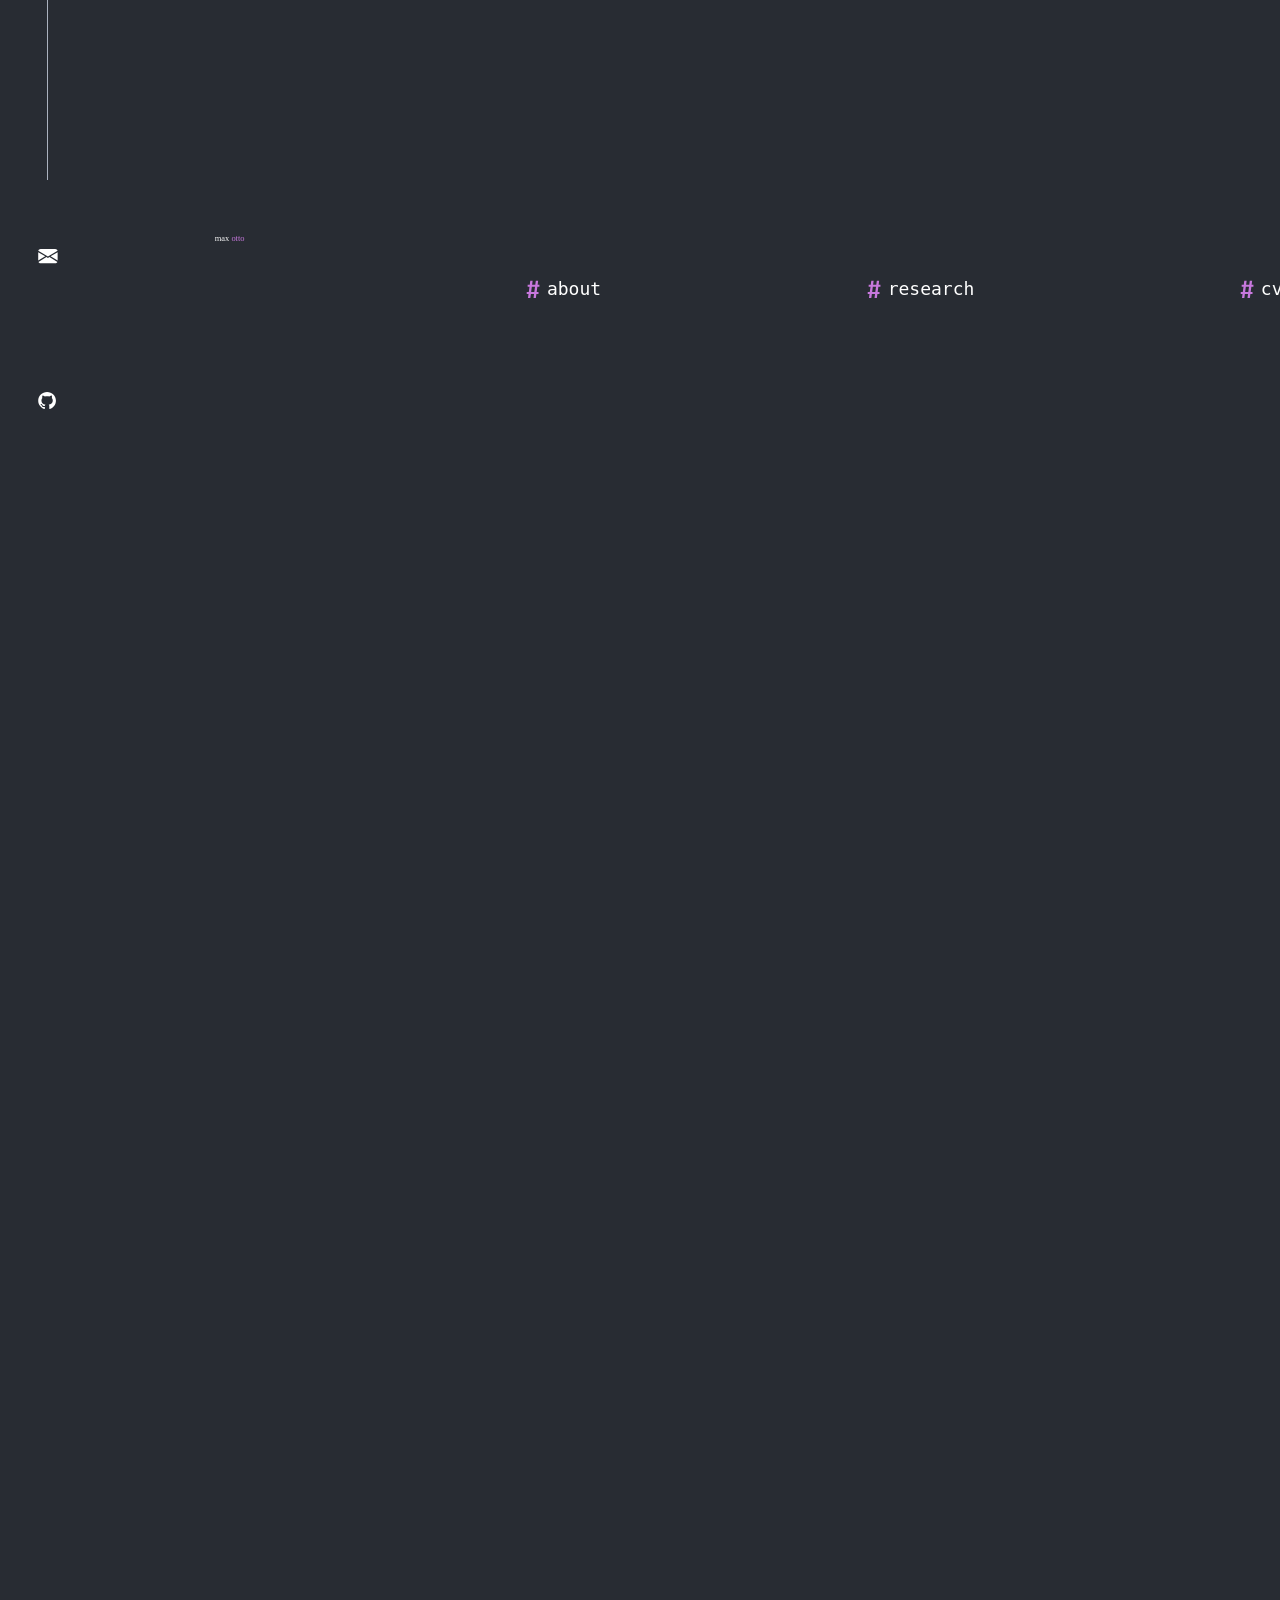
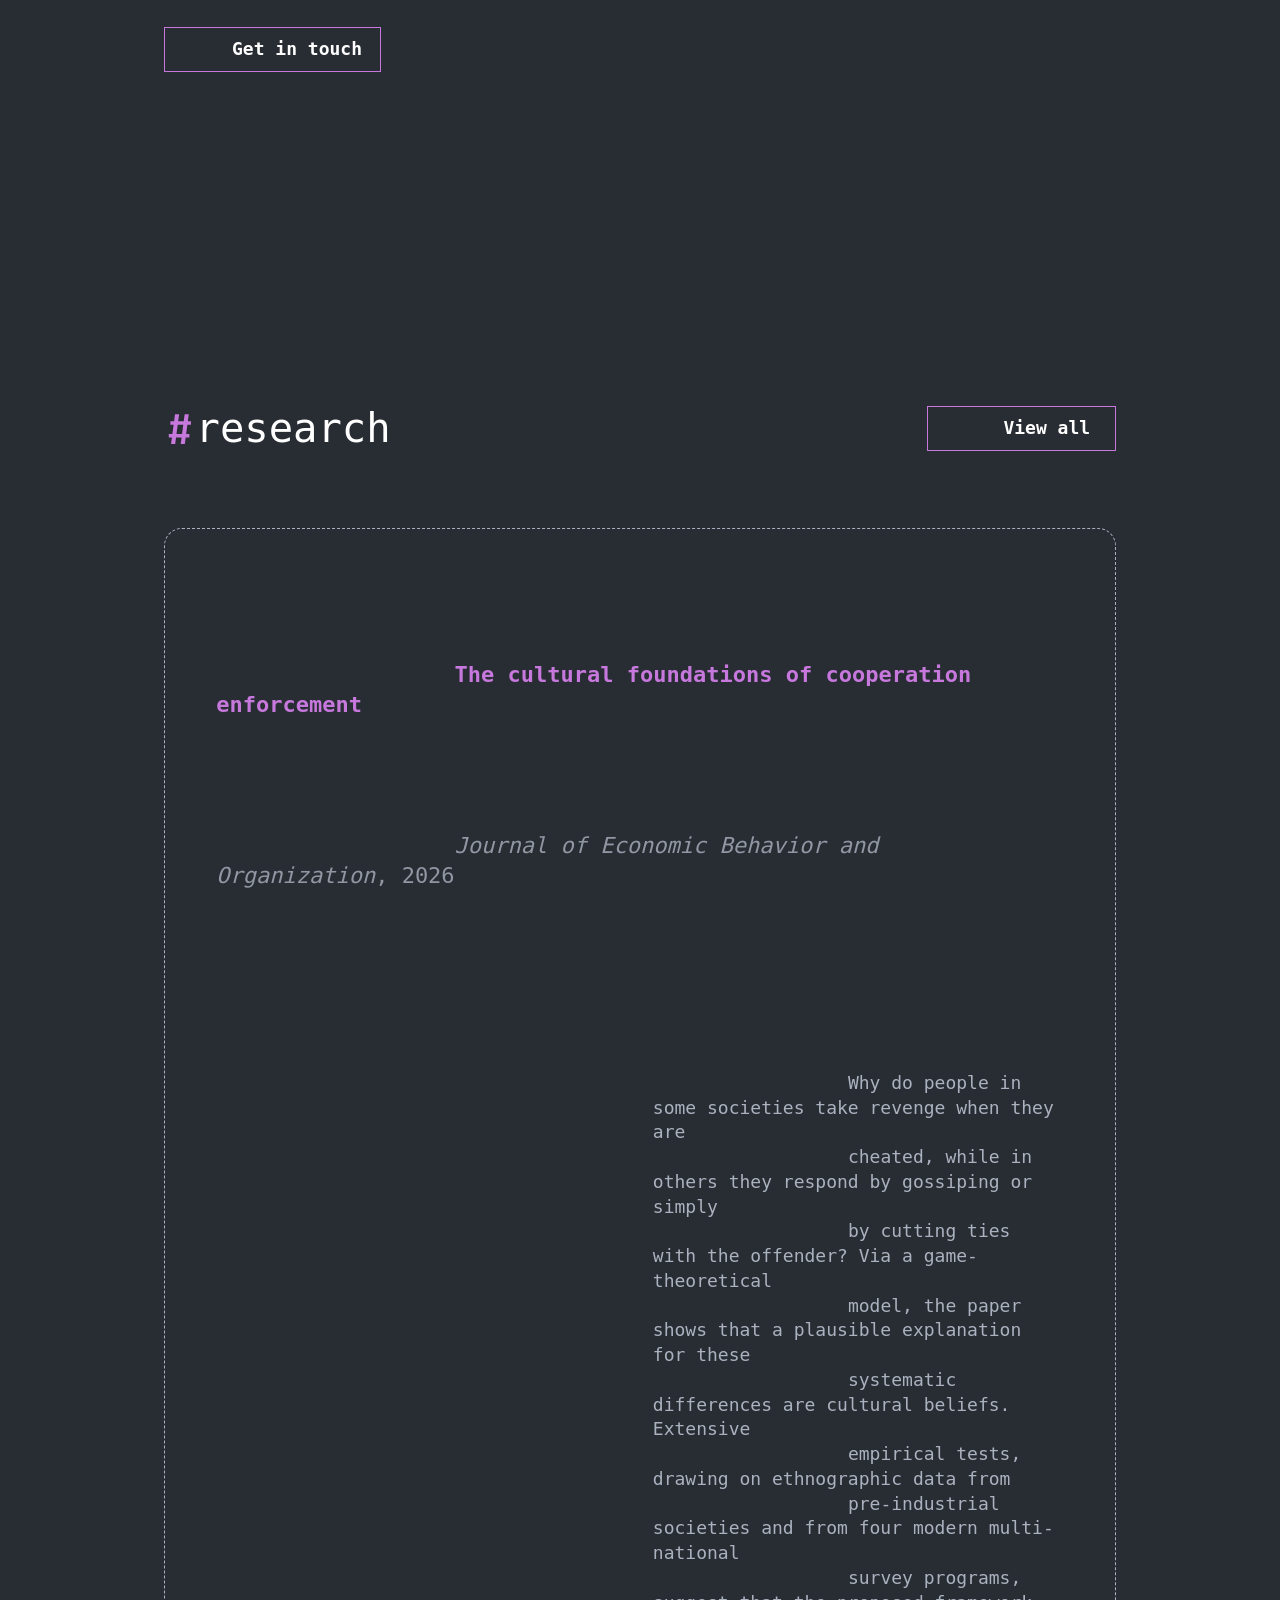
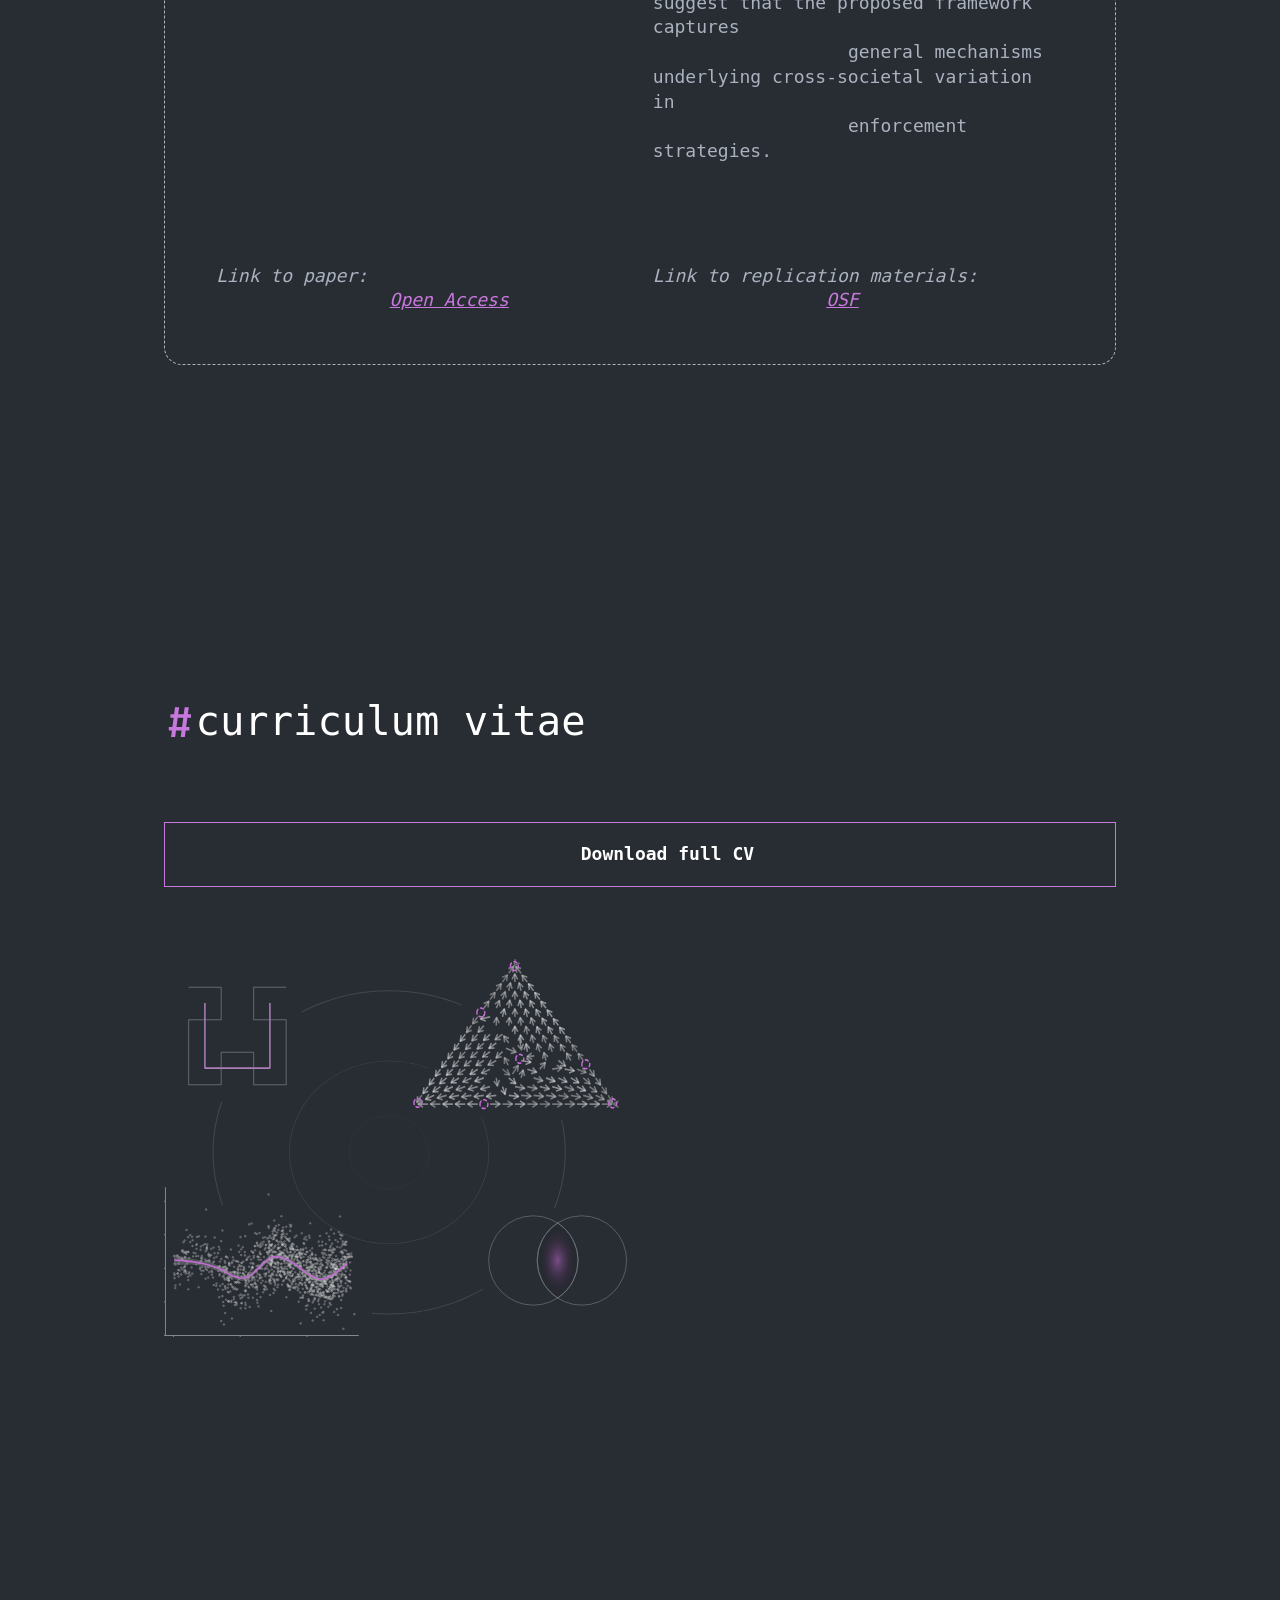
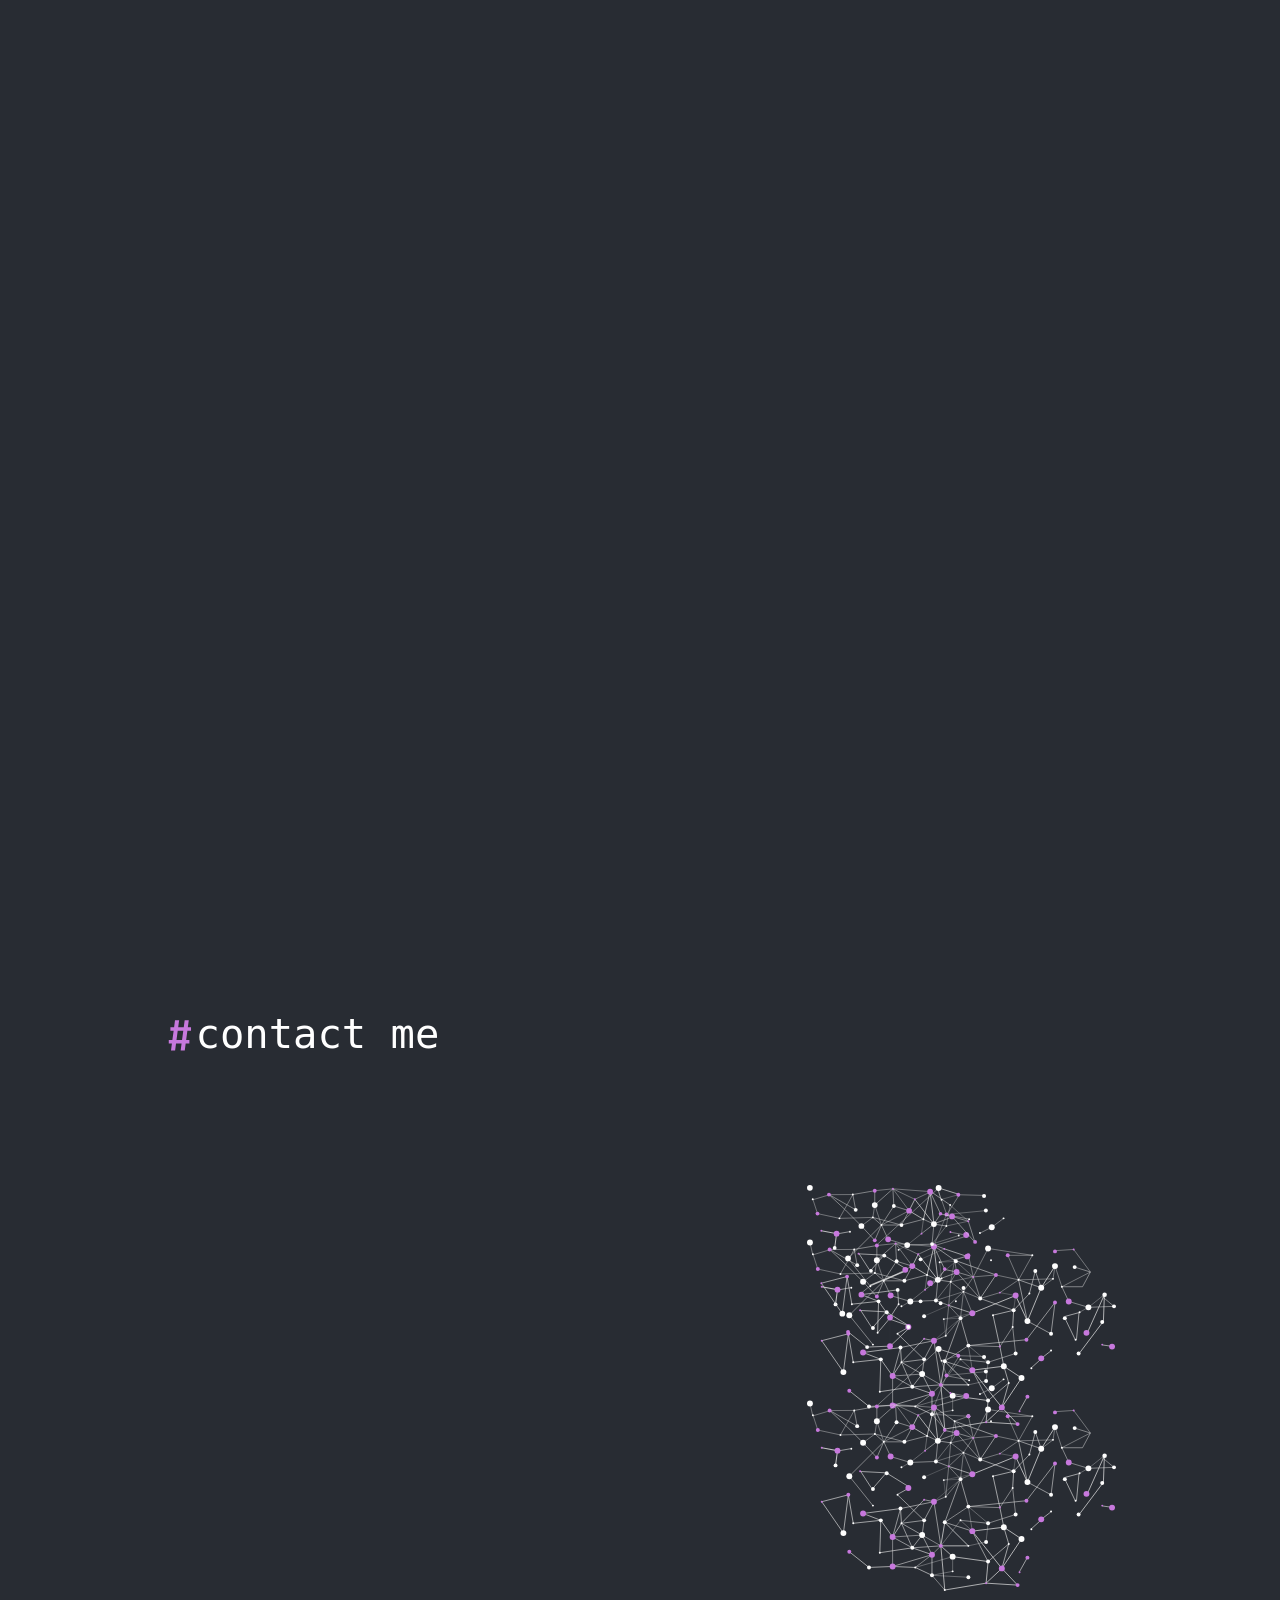
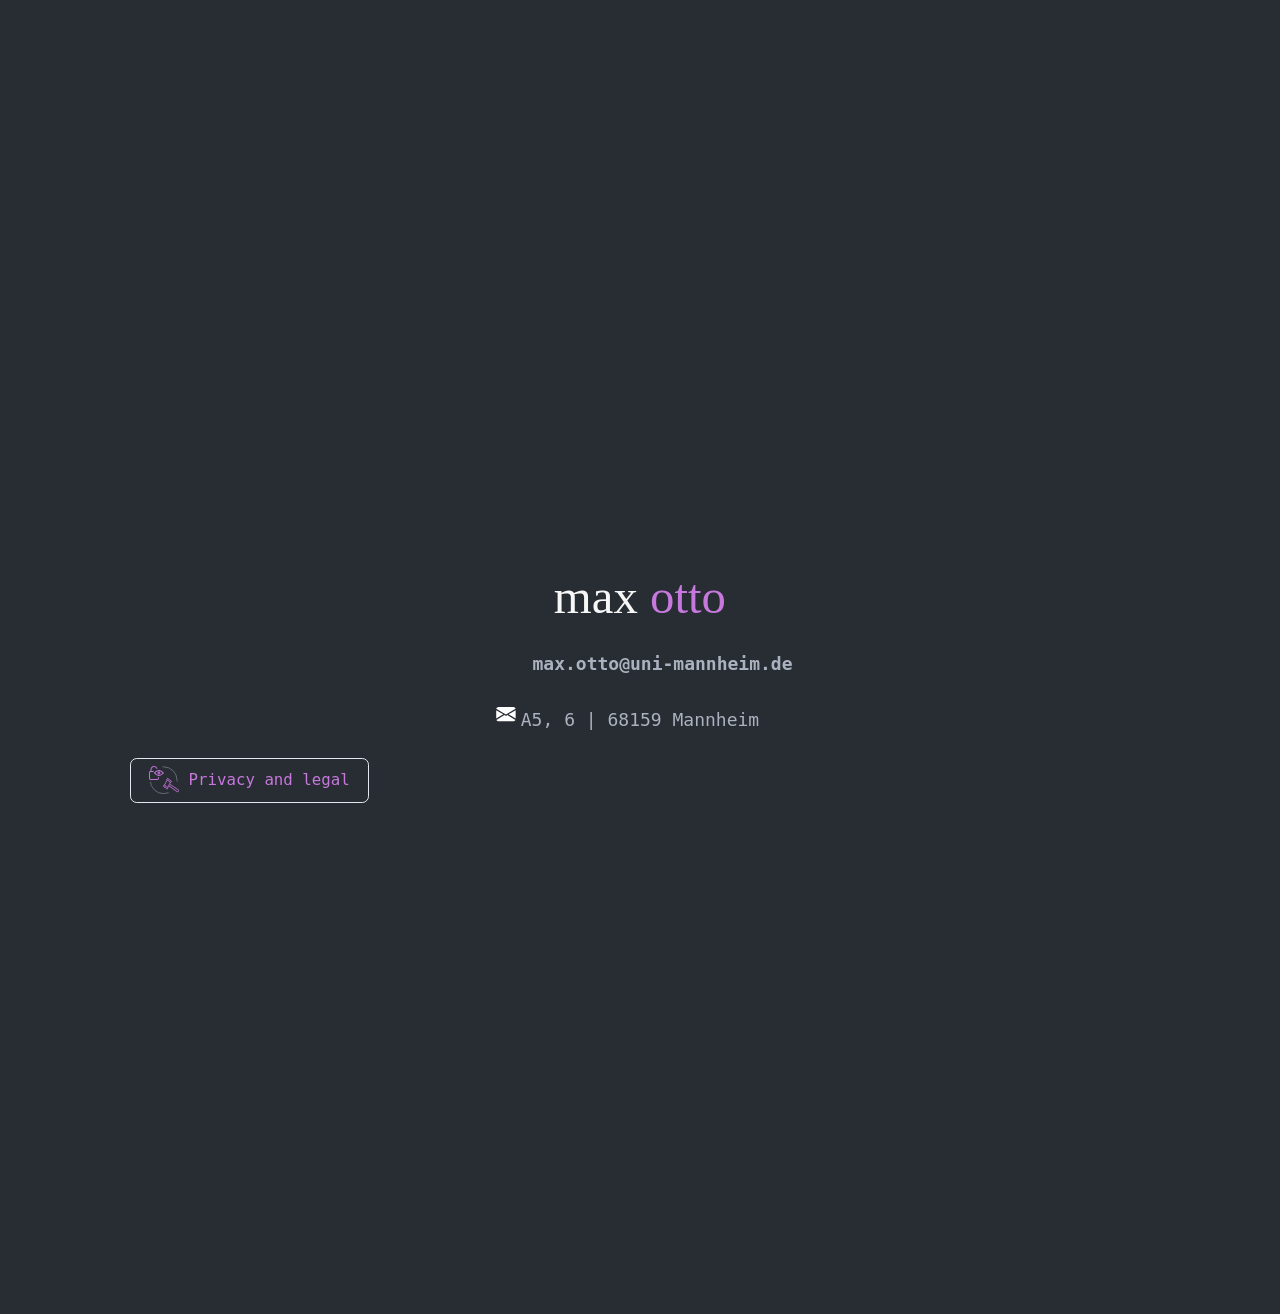
==== index.html @ 5566137f "Initial commit" ====
<!doctype html>
<html
  lang="en-US"
  data-ws-project="b224f3c7-6f8d-4881-bc85-8f4084628afa"
  data-ws-last-published="2026-03-04T11:49:20.639Z"
>
  <head>
    <link
      rel="stylesheet"
      type="text/css"
      href="/assets/static/app_generated_index-6937cd5a.OLv5TSkl.css"
    />
    <meta charset="UTF-8" />
    <meta name="viewport" content="width=device-width,initial-scale=1" />
    <link
      rel="preload"
      as="image"
      imagesrcset="/assets/LogoMO_1_JQ6V6doMTW9M3rH54jQVn.svg 16w, /assets/LogoMO_1_JQ6V6doMTW9M3rH54jQVn.svg 32w, /assets/LogoMO_1_JQ6V6doMTW9M3rH54jQVn.svg 48w, /assets/LogoMO_1_JQ6V6doMTW9M3rH54jQVn.svg 64w, /assets/LogoMO_1_JQ6V6doMTW9M3rH54jQVn.svg 96w, /assets/LogoMO_1_JQ6V6doMTW9M3rH54jQVn.svg 128w, /assets/LogoMO_1_JQ6V6doMTW9M3rH54jQVn.svg 256w, /assets/LogoMO_1_JQ6V6doMTW9M3rH54jQVn.svg 384w, /assets/LogoMO_1_JQ6V6doMTW9M3rH54jQVn.svg 640w"
      imagesizes="100vw"
    />
    <link rel="icon" href="/assets/favicon_8XU0jCS9FsmUyvya7qTEy.svg" />
    <meta property="og:url" content="https://url/" />
    <meta property="og:title" content="Max Otto" />
    <meta property="og:type" content="website" />
    <meta property="og:site_name" content="Max Otto" />
    <meta
      name="description"
      content="I am a social scientist working on questions regarding human morality, cooperation, and cultural evolution.
"
    />
    <meta
      property="og:description"
      content="I am a social scientist working on questions regarding human morality, cooperation, and cultural evolution.
"
    />
    <meta
      property="og:image"
      content="/assets/Headshot_bw1_CzgrrIlG-Zjws15803yQt.png"
    />
    <meta property="twitter:card" content="summary_large_image" />
    <title>Max Otto</title>
    <script type="application/ld+json">
      {
        "@context": "https://schema.org",
        "@type": "WebSite",
        "name": "Max Otto"
      }
    </script>
  </head>
  <body id="top" class="w-body">
    <div class="w-box">
      <div
        class="w-box cjqo3r0 c1cvcmzo cmyg2r9 cry9bxc c1lfjoq7 cn6056e c1117wcl c1qyy4dh c1wt8a7g c7vx2dq c1mgacbo c8q0msf c2yw1lo"
      >
        <div class="w-box c1lhka2w chrc3qt crgiqye"></div>
        <div class="w-box cry9bxc c1lfjoq7">
          <a
            aria-label="email"
            href="mailto:mailto:max.otto@uni-mannheim.de"
            class="w-link czt9u4x csru8nn cgrhyqg ccg2arl c1u0w1c2 c1jdbdk1 c13xeq47 cyarius c135vpv5 c1l0vha7 csyy8v5 c1bc2i7x c17r8x7j cw409oe cj9wdjl c1er9g7j c1hh9fvj c1qyy4dh c1wt8a7g cn6056e c1117wcl cz5x2lt c1mcu1jn cblpe2z cl60rel czukzo6 ckqth2g c4j0o1n c44vfqt c1e8zdxj c1xs0wst c7s1hdt c1b7r3cd c8ksia9 cnqrsxi"
            ><div
              class="w-box c19acjow c1g1x4wk c1642u22 c1e9wxra c422x95 c1kectvc c18nx7en c13zjl4p cfcozna"
            >
              <div class="w-html-embed">
                <svg
                  width="100%"
                  height="100%"
                  viewBox="0 0 32 32"
                  fill="none"
                  xmlns="http://www.w3.org/2000/svg"
                >
                  <path
                    d="M5.07187 9.20292C5.2168 8.57709 5.57307 8.01832 6.08232 7.6181C6.59158 7.21789 7.22365 6.99996 7.875 7H25.125C25.7764 6.99996 26.4084 7.21789 26.9177 7.6181C27.4269 8.01832 27.7832 8.57709 27.9281 9.20292L16.5 16.0865L5.07187 9.20292ZM5 10.8207V20.8847L13.3418 15.8442L5 10.8207ZM14.7189 16.6758L5.27456 22.3807C5.50791 22.8657 5.87619 23.2753 6.33656 23.5619C6.79693 23.8486 7.33044 24.0005 7.875 24H25.125C25.6695 24.0001 26.2028 23.8479 26.6629 23.561C27.123 23.274 27.491 22.8643 27.724 22.3793L18.2796 16.6744L16.5 17.7468L14.7189 16.6744V16.6758ZM19.6582 15.8457L28 20.8847V10.8207L19.6582 15.8442V15.8457Z"
                    fill="currentColor"
                  ></path>
                </svg>
              </div></div></a
          ><a
            aria-label="figma"
            href="https://osf.io/user/7pf5k"
            class="w-link czt9u4x csru8nn cgrhyqg ccg2arl c1u0w1c2 c1jdbdk1 c13xeq47 cyarius c135vpv5 c1l0vha7 csyy8v5 c1bc2i7x c17r8x7j cw409oe cj9wdjl c1er9g7j c1hh9fvj c1qyy4dh c1wt8a7g cn6056e c1117wcl cz5x2lt c1mcu1jn cblpe2z cl60rel czukzo6 ckqth2g c4j0o1n c44vfqt c1e8zdxj c1xs0wst c7s1hdt c1b7r3cd c8ksia9 cnqrsxi"
            ><div
              class="w-box c19acjow c1g1x4wk c1642u22 c1e9wxra c422x95 c1kectvc c18nx7en c13zjl4p cfcozna"
            >
              <img
                alt=""
                width="469"
                height="470"
                src="/assets/OSF_rb7avPd20TMawuHQZkAqb.svg"
                data-ani="slide-down"
                class="w-image cavd3zn c8q0msf"
                sizes="100vw"
                srcset="
                  /assets/OSF_rb7avPd20TMawuHQZkAqb.svg   16w,
                  /assets/OSF_rb7avPd20TMawuHQZkAqb.svg   32w,
                  /assets/OSF_rb7avPd20TMawuHQZkAqb.svg   48w,
                  /assets/OSF_rb7avPd20TMawuHQZkAqb.svg   64w,
                  /assets/OSF_rb7avPd20TMawuHQZkAqb.svg   96w,
                  /assets/OSF_rb7avPd20TMawuHQZkAqb.svg  128w,
                  /assets/OSF_rb7avPd20TMawuHQZkAqb.svg  256w,
                  /assets/OSF_rb7avPd20TMawuHQZkAqb.svg  384w,
                  /assets/OSF_rb7avPd20TMawuHQZkAqb.svg  640w,
                  /assets/OSF_rb7avPd20TMawuHQZkAqb.svg  750w,
                  /assets/OSF_rb7avPd20TMawuHQZkAqb.svg  828w,
                  /assets/OSF_rb7avPd20TMawuHQZkAqb.svg 1080w
                "
                decoding="async"
                loading="lazy"
              /></div></a
          ><a
            aria-label="linkedin"
            href="https://orcid.org/0009-0001-8440-5640"
            class="w-link czt9u4x csru8nn cgrhyqg ccg2arl c1u0w1c2 c1jdbdk1 c13xeq47 cyarius c135vpv5 c1l0vha7 csyy8v5 c1bc2i7x c17r8x7j cw409oe cj9wdjl c1er9g7j c1hh9fvj c1qyy4dh c1wt8a7g cn6056e c1117wcl cz5x2lt c1mcu1jn cblpe2z cl60rel czukzo6 ckqth2g c4j0o1n c44vfqt c1e8zdxj c1xs0wst c7s1hdt c1b7r3cd c8ksia9 cnqrsxi"
            ><div
              class="w-box c19acjow c1g1x4wk c1642u22 c1e9wxra c422x95 c1kectvc c18nx7en c13zjl4p cfcozna"
            >
              <img
                alt=""
                width="256"
                height="256"
                src="/assets/ORCID_iD_OzUntnZHLj3XeBKSbdRGP.svg"
                data-ani="slide-down"
                class="w-image cavd3zn c8q0msf"
                sizes="100vw"
                srcset="
                  /assets/ORCID_iD_OzUntnZHLj3XeBKSbdRGP.svg  16w,
                  /assets/ORCID_iD_OzUntnZHLj3XeBKSbdRGP.svg  32w,
                  /assets/ORCID_iD_OzUntnZHLj3XeBKSbdRGP.svg  48w,
                  /assets/ORCID_iD_OzUntnZHLj3XeBKSbdRGP.svg  64w,
                  /assets/ORCID_iD_OzUntnZHLj3XeBKSbdRGP.svg  96w,
                  /assets/ORCID_iD_OzUntnZHLj3XeBKSbdRGP.svg 128w,
                  /assets/ORCID_iD_OzUntnZHLj3XeBKSbdRGP.svg 256w,
                  /assets/ORCID_iD_OzUntnZHLj3XeBKSbdRGP.svg 384w,
                  /assets/ORCID_iD_OzUntnZHLj3XeBKSbdRGP.svg 640w
                "
                decoding="async"
                loading="lazy"
              /></div></a
          ><a
            aria-label="linkedin"
            href="https://scholar.google.de/citations?user=1wVsFIYAAAAJ&amp;hl=en&amp;oi=ao"
            class="w-link czt9u4x csru8nn cgrhyqg ccg2arl c1u0w1c2 c1jdbdk1 c13xeq47 cyarius c135vpv5 c1l0vha7 csyy8v5 c1bc2i7x c17r8x7j cw409oe cj9wdjl c1er9g7j c1hh9fvj c1qyy4dh c1wt8a7g cn6056e c1117wcl cz5x2lt c1mcu1jn cblpe2z cl60rel czukzo6 ckqth2g c4j0o1n c44vfqt c1e8zdxj c1xs0wst c7s1hdt c1b7r3cd c8ksia9 cnqrsxi"
            ><div
              class="w-box c19acjow c1g1x4wk c1642u22 c1e9wxra c422x95 c1kectvc c18nx7en c13zjl4p cfcozna"
            >
              <img
                alt=""
                width="512"
                height="512"
                src="/assets/Google_Scholar_logo_sZM_rKch4VyU7qstp_f_y.svg"
                data-ani="slide-down"
                class="w-image cavd3zn c8q0msf"
                sizes="100vw"
                srcset="
                  /assets/Google_Scholar_logo_sZM_rKch4VyU7qstp_f_y.svg   16w,
                  /assets/Google_Scholar_logo_sZM_rKch4VyU7qstp_f_y.svg   32w,
                  /assets/Google_Scholar_logo_sZM_rKch4VyU7qstp_f_y.svg   48w,
                  /assets/Google_Scholar_logo_sZM_rKch4VyU7qstp_f_y.svg   64w,
                  /assets/Google_Scholar_logo_sZM_rKch4VyU7qstp_f_y.svg   96w,
                  /assets/Google_Scholar_logo_sZM_rKch4VyU7qstp_f_y.svg  128w,
                  /assets/Google_Scholar_logo_sZM_rKch4VyU7qstp_f_y.svg  256w,
                  /assets/Google_Scholar_logo_sZM_rKch4VyU7qstp_f_y.svg  384w,
                  /assets/Google_Scholar_logo_sZM_rKch4VyU7qstp_f_y.svg  640w,
                  /assets/Google_Scholar_logo_sZM_rKch4VyU7qstp_f_y.svg  750w,
                  /assets/Google_Scholar_logo_sZM_rKch4VyU7qstp_f_y.svg  828w,
                  /assets/Google_Scholar_logo_sZM_rKch4VyU7qstp_f_y.svg 1080w
                "
                decoding="async"
                loading="lazy"
              /></div></a
          ><a
            aria-label="github"
            href="https://github.com/maxotto-socsci"
            class="w-link czt9u4x csru8nn cgrhyqg ccg2arl c1u0w1c2 c1jdbdk1 c13xeq47 cyarius c135vpv5 c1l0vha7 csyy8v5 c1bc2i7x c17r8x7j cw409oe cj9wdjl c1er9g7j c1hh9fvj c1qyy4dh c1wt8a7g cn6056e c1117wcl cz5x2lt c1mcu1jn cblpe2z cl60rel czukzo6 ckqth2g c4j0o1n c44vfqt c1e8zdxj c1xs0wst c7s1hdt c1b7r3cd c8ksia9 cnqrsxi"
            ><div
              class="w-box c19acjow c1g1x4wk c1642u22 c1e9wxra c422x95 c1kectvc c18nx7en c13zjl4p cfcozna"
            >
              <div class="w-html-embed">
                <svg
                  width="100%"
                  height="100%"
                  viewBox="0 0 32 32"
                  fill="none"
                  xmlns="http://www.w3.org/2000/svg"
                >
                  <path
                    d="M15.5 6C9.69875 6 5 10.5882 5 16.2529C5 20.7899 8.00562 24.6219 12.1794 25.9804C12.7044 26.0701 12.9012 25.7625 12.9012 25.4934C12.9012 25.2499 12.8881 24.4425 12.8881 23.5838C10.25 24.058 9.5675 22.9558 9.3575 22.3791C9.23938 22.0843 8.7275 21.1743 8.28125 20.9308C7.91375 20.7386 7.38875 20.2644 8.26813 20.2516C9.095 20.2388 9.68563 20.9949 9.8825 21.3025C10.8275 22.8533 12.3369 22.4175 12.9406 22.1484C13.0325 21.4819 13.3081 21.0334 13.61 20.777C11.2737 20.5207 8.8325 19.6364 8.8325 15.7147C8.8325 14.5997 9.23938 13.6769 9.90875 12.9592C9.80375 12.7029 9.43625 11.6519 10.0138 10.2422C10.0138 10.2422 10.8931 9.97301 12.9012 11.2931C13.7413 11.0624 14.6338 10.947 15.5263 10.947C16.4188 10.947 17.3113 11.0624 18.1513 11.2931C20.1594 9.9602 21.0387 10.2422 21.0387 10.2422C21.6163 11.6519 21.2488 12.7029 21.1438 12.9592C21.8131 13.6769 22.22 14.5868 22.22 15.7147C22.22 19.6492 19.7656 20.5207 17.4294 20.777C17.81 21.0975 18.1381 21.7126 18.1381 22.6738C18.1381 24.0452 18.125 25.1474 18.125 25.4934C18.125 25.7625 18.3219 26.0829 18.8469 25.9804C20.9314 25.2935 22.7428 23.9854 24.026 22.2403C25.3092 20.4953 25.9996 18.4012 26 16.2529C26 10.5882 21.3013 6 15.5 6Z"
                    fill="currentColor"
                  ></path>
                </svg>
              </div></div
          ></a>
        </div>
      </div>
      <div style="display: contents">
        <div style="display: contents">
          <div class="w-html-embed">
            <style>
              /* So we don't need to add a token to every paragraph to remove margin. */
              p {
                margin: 0;
              }

              * {
                /* Make links scroll to their sections smoothly. */
                scroll-behavior: smooth;
              }

              /* Nav Trigger show active when submenu is open. */
              nav button[data-state="open"] {
                --navigation-menu-trigger-icon-transform: 180deg;
                color: var(--foreground-muted);
              }
            </style>
          </div>
          <header
            class="w-box c1357293 c9jnjeu czr2pxy c155uc7w cry9bxc c1lxiyww c1778y6x c18v2pa2 c1s46o9r cdczzub c15hexcm c1mpedrw c1rstvfo c1nd8hlk"
          >
            <div style="display: contents">
              <div style="display: contents">
                <a
                  aria-label="Home"
                  href="/"
                  class="w-link chbermr cld4m44 cgrhyqg ccg2arl c1u0w1c2 c1jdbdk1 c13xeq47 c1m1praz c135vpv5 c1l0vha7 csyy8v5 c1bc2i7x c17r8x7j cw409oe cj9wdjl c1er9g7j c1hh9fvj cl60rel czukzo6 c1223h70 c4j0o1n c15li9yt c1x1ucwy csba0v1 c7rxj2g c8ksia9 cnqrsxi"
                  ><img
                    alt=""
                    width="280"
                    height="17"
                    src="/assets/LogoMO_1_JQ6V6doMTW9M3rH54jQVn.svg"
                    class="w-image c1i0rx40 ctui7sd"
                    sizes="100vw"
                    srcset="
                      /assets/LogoMO_1_JQ6V6doMTW9M3rH54jQVn.svg  16w,
                      /assets/LogoMO_1_JQ6V6doMTW9M3rH54jQVn.svg  32w,
                      /assets/LogoMO_1_JQ6V6doMTW9M3rH54jQVn.svg  48w,
                      /assets/LogoMO_1_JQ6V6doMTW9M3rH54jQVn.svg  64w,
                      /assets/LogoMO_1_JQ6V6doMTW9M3rH54jQVn.svg  96w,
                      /assets/LogoMO_1_JQ6V6doMTW9M3rH54jQVn.svg 128w,
                      /assets/LogoMO_1_JQ6V6doMTW9M3rH54jQVn.svg 256w,
                      /assets/LogoMO_1_JQ6V6doMTW9M3rH54jQVn.svg 384w,
                      /assets/LogoMO_1_JQ6V6doMTW9M3rH54jQVn.svg 640w
                    "
                    decoding="async"
                    loading="eager"
                /></a>
              </div>
            </div>
            <nav
              aria-label="main"
              class="w-box cry9bxc c1qyy4dh c1t3frhm c1fhkm63 clv8gve c1rstvfo c10x096o c174sw29 c1976n4o cc3dq2t"
            >
              <div style="display: contents">
                <div style="display: contents">
                  <ul
                    class="w-list c34dwh1 c1y6imu0 c1cn3fw9 cry9bxc c1z0l37u c1ml0hr7 c174sw29 c1rstvfo c10x096o"
                  >
                    <li class="w-list-item">
                      <a
                        href="/#top"
                        class="w-link c12y6bqh csru8nn cgrhyqg ccg2arl c1u0w1c2 c1jdbdk1 c13xeq47 cyarius c135vpv5 c1l0vha7 csyy8v5 c1bc2i7x c17r8x7j cw409oe cj9wdjl c1er9g7j c1hh9fvj ch11gwv c3d5uvm c4nlx42 c1qyy4dh ct02u4h c1e7helk c181tpuq cl60rel czukzo6 c1223h70 c4j0o1n c15li9yt c1x1ucwy csba0v1 c7rxj2g c8ksia9 cnqrsxi c12mjb61"
                        ><div
                          class="w-html-embed csru8nn ch2prsz cg4iiql c1qyy4dh ct02u4h cpp0nin"
                        >
                          <svg
                            width="100%"
                            height="100%"
                            viewBox="0 0 17 23"
                            fill="none"
                            xmlns="http://www.w3.org/2000/svg"
                          >
                            <path
                              d="M14.072 8.52L13.176 15.32H15.544V17.88H12.824L12.168 23H9.16L9.832 17.88H5.784L5.112 23H2.104L2.776 17.88H0.488V15.32H3.112L4.04 8.52H1.672V5.944H4.376L5.032 0.919998H8.056L7.352 5.944H11.416L12.088 0.919998H15.096L14.408 5.944H16.728V8.52H14.072ZM6.12 15.32H10.168L11.08 8.52H7.016L6.12 15.32Z"
                              fill="currentColor"
                            ></path>
                          </svg>
                        </div>
                        <span class="w-text">about</span></a
                      >
                    </li>
                    <li class="w-list-item">
                      <a
                        href="/#projects"
                        class="w-link c12y6bqh csru8nn cgrhyqg ccg2arl c1u0w1c2 c1jdbdk1 c13xeq47 cyarius c135vpv5 c1l0vha7 csyy8v5 c1bc2i7x c17r8x7j cw409oe cj9wdjl c1er9g7j c1hh9fvj ch11gwv c3d5uvm c4nlx42 c1qyy4dh ct02u4h c1e7helk c181tpuq cl60rel czukzo6 c1223h70 c4j0o1n c15li9yt c1x1ucwy csba0v1 c7rxj2g c8ksia9 cnqrsxi c12mjb61"
                        ><div
                          class="w-html-embed csru8nn ch2prsz cg4iiql c1qyy4dh ct02u4h cpp0nin"
                        >
                          <svg
                            width="100%"
                            height="100%"
                            viewBox="0 0 17 23"
                            fill="none"
                            xmlns="http://www.w3.org/2000/svg"
                          >
                            <path
                              d="M14.072 8.52L13.176 15.32H15.544V17.88H12.824L12.168 23H9.16L9.832 17.88H5.784L5.112 23H2.104L2.776 17.88H0.488V15.32H3.112L4.04 8.52H1.672V5.944H4.376L5.032 0.919998H8.056L7.352 5.944H11.416L12.088 0.919998H15.096L14.408 5.944H16.728V8.52H14.072ZM6.12 15.32H10.168L11.08 8.52H7.016L6.12 15.32Z"
                              fill="currentColor"
                            ></path>
                          </svg>
                        </div>
                        <span class="w-text">research</span></a
                      >
                    </li>
                    <li class="w-list-item">
                      <a
                        href="/#CV"
                        class="w-link c12y6bqh csru8nn cgrhyqg ccg2arl c1u0w1c2 c1jdbdk1 c13xeq47 cyarius c135vpv5 c1l0vha7 csyy8v5 c1bc2i7x c17r8x7j cw409oe cj9wdjl c1er9g7j c1hh9fvj ch11gwv c3d5uvm c4nlx42 c1qyy4dh ct02u4h c1e7helk c181tpuq cl60rel czukzo6 c1223h70 c4j0o1n c15li9yt c1x1ucwy csba0v1 c7rxj2g c8ksia9 cnqrsxi c12mjb61"
                        ><div
                          class="w-html-embed csru8nn ch2prsz cg4iiql c1qyy4dh ct02u4h cpp0nin"
                        >
                          <svg
                            width="100%"
                            height="100%"
                            viewBox="0 0 17 23"
                            fill="none"
                            xmlns="http://www.w3.org/2000/svg"
                          >
                            <path
                              d="M14.072 8.52L13.176 15.32H15.544V17.88H12.824L12.168 23H9.16L9.832 17.88H5.784L5.112 23H2.104L2.776 17.88H0.488V15.32H3.112L4.04 8.52H1.672V5.944H4.376L5.032 0.919998H8.056L7.352 5.944H11.416L12.088 0.919998H15.096L14.408 5.944H16.728V8.52H14.072ZM6.12 15.32H10.168L11.08 8.52H7.016L6.12 15.32Z"
                              fill="currentColor"
                            ></path>
                          </svg>
                        </div>
                        <span class="w-text">cv</span></a
                      >
                    </li>
                    <li class="w-list-item">
                      <a
                        href="/#ContactMe"
                        target="_top"
                        class="w-link c12y6bqh csru8nn cgrhyqg ccg2arl c1u0w1c2 c1jdbdk1 c13xeq47 cyarius c135vpv5 c1l0vha7 csyy8v5 c1bc2i7x c17r8x7j cw409oe cj9wdjl c1er9g7j c1hh9fvj ch11gwv c3d5uvm c4nlx42 c1qyy4dh ct02u4h c1e7helk c181tpuq cl60rel czukzo6 c1223h70 c4j0o1n c15li9yt c1x1ucwy csba0v1 c7rxj2g c8ksia9 cnqrsxi c12mjb61"
                        ><div
                          class="w-html-embed csru8nn ch2prsz cg4iiql c1qyy4dh ct02u4h cpp0nin"
                        >
                          <svg
                            width="100%"
                            height="100%"
                            viewBox="0 0 17 23"
                            fill="none"
                            xmlns="http://www.w3.org/2000/svg"
                          >
                            <path
                              d="M14.072 8.52L13.176 15.32H15.544V17.88H12.824L12.168 23H9.16L9.832 17.88H5.784L5.112 23H2.104L2.776 17.88H0.488V15.32H3.112L4.04 8.52H1.672V5.944H4.376L5.032 0.919998H8.056L7.352 5.944H11.416L12.088 0.919998H15.096L14.408 5.944H16.728V8.52H14.072ZM6.12 15.32H10.168L11.08 8.52H7.016L6.12 15.32Z"
                              fill="currentColor"
                            ></path>
                          </svg>
                        </div>
                        <span class="w-text">Contact</span></a
                      >
                    </li>
                  </ul>
                </div>
              </div>
            </nav>
            <div class="w-box cwvpjlf cf4s3xc">
              <button
                type="button"
                aria-label="Open mobile menu"
                class="w-button c12y6bqh c1e7helk c13b531o c1my01bv c14z1eqr c1ktl1y1 c135vpv5 csru8nn c1qyy4dh ct02u4h c1md20bl c1e892th c1qom380 c1cb3y4c c1qeobur c1s4ttse c16s8et8 cfw5mh8 c1apclts c19mhsau cl60rel czukzo6 c8ksia9 cnqrsxi c8g2o8g c1mk6p8z c117up93 cngthtj cv7lanz c1oxjrsz csud216 c1xiy5b1 cq7d8me c1ycnvnd"
                aria-haspopup="dialog"
                aria-expanded="false"
                aria-controls="radix-:R1p6:"
                data-state="closed"
              >
                <div class="w-html-embed">
                  <svg
                    xmlns="http://www.w3.org/2000/svg"
                    viewBox="0 0 22 22"
                    fill="currentColor"
                    width="100%"
                    height="100%"
                    style="display: block"
                  >
                    <path
                      fill-rule="evenodd"
                      d="M2 5.998a.75.75 0 0 1 .75-.75h16.5a.75.75 0 0 1 0 1.5H2.75a.75.75 0 0 1-.75-.75Zm0 5.5a.75.75 0 0 1 .75-.75h16.5a.75.75 0 0 1 0 1.5H2.75a.75.75 0 0 1-.75-.75Zm0 5.5a.75.75 0 0 1 .75-.75h16.5a.75.75 0 0 1 0 1.5H2.75a.75.75 0 0 1-.75-.75Z"
                      clip-rule="evenodd"
                    />
                  </svg>
                </div>
              </button>
            </div>
          </header>
        </div>
      </div>
      <main class="w-box">
        <section class="w-box cna0hdz c1mzb2kd">
          <div
            class="w-box c1357293 c9jnjeu czr2pxy c155uc7w cry9bxc c1lfjoq7 c1778y6x c1wt8a7g c1s46o9r cdczzub c1fd0kk1 c11gzs80"
          >
            <div
              class="w-box copqmak c10zkoym ct8c5y2 c13e4sot co2qwzx c1qyy4dh cx6c9kw c174sw29 c1i9o1yp"
            >
              <div
                class="w-box cry9bxc c1lfjoq7 c10zkoym ct8c5y2 c16xs6ny c1wt8a7g"
              >
                <h1
                  data-ani="slide-down"
                  class="w-heading c1cb3y4c c32myit cwrra4i cizucda c11nr3ex c9ylysu c1dhz37v"
                >
                  Welcome to my <br />website!
                </h1>
                <div
                  class="w-box cry9bxc c1lfjoq7 c10zkoym ct8c5y2 c16xs6ny c1wt8a7g"
                >
                  <p data-ani="zoom" class="w-paragraph">
                    I am a social scientist working on questions regarding human
                    morality, cooperation, and cultural evolution.<br /><br />Theoretically,
                    I usually approach these questions through (evolutionary)
                    game-theory, both analytically and through computer
                    simulations. Empirically, I am largely tool-agnostic to
                    statistical inference methods, prioritizing design based
                    principles and triangulation through different data types
                    and sources. More recently, I have also begun working on
                    methodological problems in computational text analysis.<br /><br />Currently,
                    I am a PhD candidate at the University of Mannheim, Germany.
                  </p>
                  <style>
                    @keyframes ws-scroll-animation-_R195m_ {
                      from {
                      }
                    }

                    @media (prefers-reduced-motion: no-preference) {
                      [data-ws-animate-id="_R195m_"]
                        > :not(
                          :is(
                            [data-ws-animate-id],
                            [data-ws-no-initial-animation]
                          )
                        ),
                      [data-ws-animate-id="_R195m_"]
                        > [data-ws-animate-id]
                        > :not(
                          :is(
                            [data-ws-animate-id],
                            [data-ws-no-initial-animation]
                          )
                        ),
                      [data-ws-animate-id="_R195m_"]
                        > [data-ws-animate-id]
                        > [data-ws-animate-id]
                        > :not(
                          :is(
                            [data-ws-animate-id],
                            [data-ws-no-initial-animation]
                          )
                        ),
                      [data-ws-animate-id="_R195m_"]
                        > [data-ws-animate-id]
                        > [data-ws-animate-id]
                        > [data-ws-animate-id]
                        > :not(
                          :is(
                            [data-ws-animate-id],
                            [data-ws-no-initial-animation]
                          )
                        ),
                      [data-ws-animate-id="_R195m_"]
                        > [data-ws-animate-id]
                        > [data-ws-animate-id]
                        > [data-ws-animate-id]
                        > [data-ws-animate-id]
                        > :not(
                          :is(
                            [data-ws-animate-id],
                            [data-ws-no-initial-animation]
                          )
                        ) {
                        animation-name: ws-scroll-animation-_R195m_;
                        animation-fill-mode: backwards;
                        animation-play-state: paused;
                        animation-duration: 1ms;
                      }
                    }</style
                  ><noscript
                    ><style>
                      [data-ws-animate-id="_R195m_"]
                        > :not(
                          :is(
                            [data-ws-animate-id],
                            [data-ws-no-initial-animation]
                          )
                        ),
                      [data-ws-animate-id="_R195m_"]
                        > [data-ws-animate-id]
                        > :not(
                          :is(
                            [data-ws-animate-id],
                            [data-ws-no-initial-animation]
                          )
                        ),
                      [data-ws-animate-id="_R195m_"]
                        > [data-ws-animate-id]
                        > [data-ws-animate-id]
                        > :not(
                          :is(
                            [data-ws-animate-id],
                            [data-ws-no-initial-animation]
                          )
                        ),
                      [data-ws-animate-id="_R195m_"]
                        > [data-ws-animate-id]
                        > [data-ws-animate-id]
                        > [data-ws-animate-id]
                        > :not(
                          :is(
                            [data-ws-animate-id],
                            [data-ws-no-initial-animation]
                          )
                        ),
                      [data-ws-animate-id="_R195m_"]
                        > [data-ws-animate-id]
                        > [data-ws-animate-id]
                        > [data-ws-animate-id]
                        > [data-ws-animate-id]
                        > :not(
                          :is(
                            [data-ws-animate-id],
                            [data-ws-no-initial-animation]
                          )
                        ) {
                        animation: none;
                      }
                    </style></noscript
                  >
                  <div data-ws-animate-id="_R195m_" style="display: contents">
                    <a
                      href="mailto:max.otto@uni-mannheim.de"
                      class="w-link c12y6bqh c1e7helk c13b531o c1my01bv c14z1eqr c1ktl1y1 c135vpv5 csru8nn c1qyy4dh ct02u4h c1md20bl c1e892th c1qom380 c1cb3y4c c1qeobur c1s4ttse c16s8et8 cfw5mh8 c1apclts c19mhsau cl60rel czukzo6 c8ksia9 cnqrsxi c8g2o8g c1mk6p8z"
                      ><img
                        alt=""
                        width="40"
                        height="52"
                        src="/assets/MailIcon_W8Cp_z4WcZfXRyrLaIJQJ.svg"
                        data-ani="slide-down"
                        class="w-image cavd3zn c8q0msf"
                        sizes="100vw"
                        srcset="
                          /assets/MailIcon_W8Cp_z4WcZfXRyrLaIJQJ.svg 16w,
                          /assets/MailIcon_W8Cp_z4WcZfXRyrLaIJQJ.svg 32w,
                          /assets/MailIcon_W8Cp_z4WcZfXRyrLaIJQJ.svg 48w,
                          /assets/MailIcon_W8Cp_z4WcZfXRyrLaIJQJ.svg 64w,
                          /assets/MailIcon_W8Cp_z4WcZfXRyrLaIJQJ.svg 96w
                        "
                        decoding="async"
                        loading="lazy"
                      /><span class="w-text">Get in touch</span></a
                    >
                  </div>
                </div>
              </div>
              <div
                class="w-box cavd3zn ckrjftf c1u8rwg4 c1x96dig c1imdi06 c1qyy4dh ct02u4h c1lfjoq7 cry9bxc ccehe04 cg4s4w1 c2s46kz c15vr7fm cfepjmr"
              >
                <img
                  alt=""
                  width="375"
                  height="269"
                  src="/assets/Headshot_bw1_CzgrrIlG-Zjws15803yQt.png"
                  data-ani="slide-down"
                  class="w-image cavd3zn c8q0msf"
                  sizes="100vw"
                  srcset="
                    /assets/Headshot_bw1_CzgrrIlG-Zjws15803yQt.png  16w,
                    /assets/Headshot_bw1_CzgrrIlG-Zjws15803yQt.png  32w,
                    /assets/Headshot_bw1_CzgrrIlG-Zjws15803yQt.png  48w,
                    /assets/Headshot_bw1_CzgrrIlG-Zjws15803yQt.png  64w,
                    /assets/Headshot_bw1_CzgrrIlG-Zjws15803yQt.png  96w,
                    /assets/Headshot_bw1_CzgrrIlG-Zjws15803yQt.png 128w,
                    /assets/Headshot_bw1_CzgrrIlG-Zjws15803yQt.png 256w,
                    /assets/Headshot_bw1_CzgrrIlG-Zjws15803yQt.png 384w,
                    /assets/Headshot_bw1_CzgrrIlG-Zjws15803yQt.png 640w,
                    /assets/Headshot_bw1_CzgrrIlG-Zjws15803yQt.png 750w
                  "
                  decoding="async"
                  loading="lazy"
                /><img
                  alt=""
                  width="170"
                  height="1248"
                  src="/assets/NetworkAbstract_YxORYAtPY55poqSf-d3uP.svg"
                  data-ani="zoom"
                  class="w-image cozmpce cif9qgo c19r0we0 ci4ohfa cxm7fti cwc6hbl c11r52nx cdwd3jx c1turpj7 cvqjtds c8q0msf"
                  sizes="100vw"
                  srcset="
                    /assets/NetworkAbstract_YxORYAtPY55poqSf-d3uP.svg  16w,
                    /assets/NetworkAbstract_YxORYAtPY55poqSf-d3uP.svg  32w,
                    /assets/NetworkAbstract_YxORYAtPY55poqSf-d3uP.svg  48w,
                    /assets/NetworkAbstract_YxORYAtPY55poqSf-d3uP.svg  64w,
                    /assets/NetworkAbstract_YxORYAtPY55poqSf-d3uP.svg  96w,
                    /assets/NetworkAbstract_YxORYAtPY55poqSf-d3uP.svg 128w,
                    /assets/NetworkAbstract_YxORYAtPY55poqSf-d3uP.svg 256w,
                    /assets/NetworkAbstract_YxORYAtPY55poqSf-d3uP.svg 384w
                  "
                  decoding="async"
                  loading="lazy"
                /><img
                  alt=""
                  width="230"
                  height="645"
                  src="/assets/GameTreeAbstract_a6ZUzAGUVKKNELqTRsP7O.svg"
                  data-ani="zoom"
                  class="w-image c90c6x5 ck3owmg c19r0we0 ci4ohfa cxm7fti cwc6hbl c11r52nx c1cvcmzo c3xzas1 cdwd3jx"
                  sizes="100vw"
                  srcset="
                    /assets/GameTreeAbstract_a6ZUzAGUVKKNELqTRsP7O.svg  16w,
                    /assets/GameTreeAbstract_a6ZUzAGUVKKNELqTRsP7O.svg  32w,
                    /assets/GameTreeAbstract_a6ZUzAGUVKKNELqTRsP7O.svg  48w,
                    /assets/GameTreeAbstract_a6ZUzAGUVKKNELqTRsP7O.svg  64w,
                    /assets/GameTreeAbstract_a6ZUzAGUVKKNELqTRsP7O.svg  96w,
                    /assets/GameTreeAbstract_a6ZUzAGUVKKNELqTRsP7O.svg 128w,
                    /assets/GameTreeAbstract_a6ZUzAGUVKKNELqTRsP7O.svg 256w,
                    /assets/GameTreeAbstract_a6ZUzAGUVKKNELqTRsP7O.svg 384w,
                    /assets/GameTreeAbstract_a6ZUzAGUVKKNELqTRsP7O.svg 640w
                  "
                  decoding="async"
                  loading="lazy"
                />
                <div
                  data-ani="slide-up"
                  class="w-box cry9bxc cn6056e c1117wcl c1qyy4dh c1wt8a7g c1jrrics cavd3zn c1ns98mi caklgwa c13ldpkq cax3zcx"
                >
                  <div class="w-box c1yqoijb c1ngpayi cz4drm4"></div>
                  <div class="w-text c1c2qjvq">
                    Currently University of Mannheim
                  </div>
                </div>
              </div>
            </div>
          </div>
        </section>
        <section id="projects" class="w-box cna0hdz c1mzb2kd">
          <div
            class="w-box c1357293 c9jnjeu czr2pxy c155uc7w cry9bxc c1lfjoq7 c1778y6x c1wt8a7g c1s46o9r cdczzub c1fd0kk1 c11gzs80"
          >
            <div
              class="w-box cry9bxc c1lxiyww ct8c5y2 c10zkoym c1qyy4dh c1wt8a7g czr2pxy c1e2b3ev"
            >
              <h2
                class="w-heading c1dxq9cf cy1haag c32myit cwrra4i c12y6bqh c74kosi c1qom380 cry9bxc c1qyy4dh c1wt8a7g c181tpuq c1ns98mi cavd3zn c8q0msf c5m8ase clv8gve c1dhz37v"
              >
                <div
                  class="w-html-embed cpp0nin csru8nn chfywbe cggknj7 c12sm2j2"
                >
                  <svg
                    width="100%"
                    height="100%"
                    viewBox="0 0 17 23"
                    fill="none"
                    xmlns="http://www.w3.org/2000/svg"
                  >
                    <path
                      d="M14.072 8.52L13.176 15.32H15.544V17.88H12.824L12.168 23H9.16L9.832 17.88H5.784L5.112 23H2.104L2.776 17.88H0.488V15.32H3.112L4.04 8.52H1.672V5.944H4.376L5.032 0.919998H8.056L7.352 5.944H11.416L12.088 0.919998H15.096L14.408 5.944H16.728V8.52H14.072ZM6.12 15.32H10.168L11.08 8.52H7.016L6.12 15.32Z"
                      fill="currentColor"
                    ></path>
                  </svg>
                </div>
                <span class="w-text">research</span>
              </h2>
              <div style="display: contents">
                <div style="display: contents">
                  <hr
                    data-ani="slide-right"
                    class="w-separator cx27rqy czr2pxy c32myit cwrra4i"
                  />
                </div>
              </div>
              <a
                href="/projects#ResearchHeader"
                class="w-link c12y6bqh c1e7helk c13b531o c1my01bv c14z1eqr c1ktl1y1 c135vpv5 csru8nn c1qyy4dh ct02u4h c1md20bl c1e892th c1qom380 c1cb3y4c c1qeobur c1s4ttse c16s8et8 cfw5mh8 c1apclts cx80o3x c19mhsau cl60rel czukzo6 c8ksia9 cnqrsxi c8g2o8g c1mk6p8z"
                ><img
                  alt=""
                  width="48"
                  height="23"
                  src="/assets/eye_XgWZx38pdpmNNDzYX2jY_.svg"
                  data-ani="slide-down"
                  class="w-image cavd3zn c8q0msf"
                  sizes="100vw"
                  srcset="
                    /assets/eye_XgWZx38pdpmNNDzYX2jY_.svg 16w,
                    /assets/eye_XgWZx38pdpmNNDzYX2jY_.svg 32w,
                    /assets/eye_XgWZx38pdpmNNDzYX2jY_.svg 48w,
                    /assets/eye_XgWZx38pdpmNNDzYX2jY_.svg 64w,
                    /assets/eye_XgWZx38pdpmNNDzYX2jY_.svg 96w
                  "
                  decoding="async"
                  loading="lazy"
                /><span class="w-text">View all </span></a
              >
            </div>
            <div
              class="w-box c12n5uks csb0ifw cg5j03k c8od1c4 copqmak c1vrexag ct02u4h c1fhkm63 clv8gve c1lfjoq7 c10zkoym ct8c5y2 c1f64byh co2qwzx c1qdn8k2 c1g7fxd7 cx6c9kw c174sw29"
            >
              <div class="w-box c7rvndl c2w8hv4">
                <div
                  class="w-text c5o4hfp c1pm84v2 c1ppu9lk c7razsk c3ycfqt cwdvs8x"
                >
                  <b class="w-element c1m5stqn c1n4fhux c1obtu0a c1vvn08l"
                    >The cultural foundations of cooperation enforcement</b
                  >
                </div>
                <div
                  class="w-text c5o4hfp c1pm84v2 c1ppu9lk c7razsk cfn26s5 cwdvs8x"
                >
                  <span class="w-element"
                    ><i class="w-element cittno9 c1wa463w c1byhf7s c1xk2999"
                      >Journal of Economic Behavior and Organization</i
                    ></span
                  >, 2026
                </div>
              </div>
              <div class="w-box">
                <img
                  alt=""
                  width="430"
                  height="299"
                  src="/assets/DAG.JEBO26_riwWrgjgrwWHzE_tCilju.svg"
                  data-ani="slide-down"
                  class="w-image cavd3zn c8q0msf"
                  sizes="100vw"
                  srcset="
                    /assets/DAG.JEBO26_riwWrgjgrwWHzE_tCilju.svg   16w,
                    /assets/DAG.JEBO26_riwWrgjgrwWHzE_tCilju.svg   32w,
                    /assets/DAG.JEBO26_riwWrgjgrwWHzE_tCilju.svg   48w,
                    /assets/DAG.JEBO26_riwWrgjgrwWHzE_tCilju.svg   64w,
                    /assets/DAG.JEBO26_riwWrgjgrwWHzE_tCilju.svg   96w,
                    /assets/DAG.JEBO26_riwWrgjgrwWHzE_tCilju.svg  128w,
                    /assets/DAG.JEBO26_riwWrgjgrwWHzE_tCilju.svg  256w,
                    /assets/DAG.JEBO26_riwWrgjgrwWHzE_tCilju.svg  384w,
                    /assets/DAG.JEBO26_riwWrgjgrwWHzE_tCilju.svg  640w,
                    /assets/DAG.JEBO26_riwWrgjgrwWHzE_tCilju.svg  750w,
                    /assets/DAG.JEBO26_riwWrgjgrwWHzE_tCilju.svg  828w,
                    /assets/DAG.JEBO26_riwWrgjgrwWHzE_tCilju.svg 1080w
                  "
                  decoding="async"
                  loading="lazy"
                />
              </div>
              <div class="w-box">
                <p class="w-paragraph">
                  Why do people in some societies take revenge when they are
                  cheated, while in others they respond by gossiping or simply
                  by cutting ties with the offender? Via a game-theoretical
                  model, the paper shows that a plausible explanation for these
                  systematic differences are cultural beliefs. Extensive
                  empirical tests, drawing on ethnographic data from
                  pre-industrial societies and from four modern multi-national
                  survey programs, suggest that the proposed framework captures
                  general mechanisms underlying cross-societal variation in
                  enforcement strategies.
                </p>
              </div>
              <i class="w-element cittno9 c1wa463w c1byhf7s c1xk2999"
                >Link to paper:
                <a
                  href="https://doi.org/10.1016/j.jebo.2026.107494"
                  class="w-element cpp0nin"
                  >Open Access</a
                ></i
              ><i class="w-element cittno9 c1wa463w c1byhf7s c1xk2999"
                >Link to replication materials:
                <a
                  href="https://osf.io/4d53r/overview"
                  class="w-element cpp0nin"
                  >OSF</a
                ></i
              >
            </div>
          </div>
        </section>
        <section class="w-box cna0hdz c1mzb2kd">
          <div
            class="w-box c1357293 c9jnjeu czr2pxy c155uc7w cry9bxc c1lfjoq7 c1778y6x c1wt8a7g c1s46o9r cdczzub c1fd0kk1 c11gzs80"
          >
            <div
              id="CV"
              class="w-box cry9bxc c1lxiyww ct8c5y2 c10zkoym c1qyy4dh c1wt8a7g czr2pxy c1e2b3ev Head"
            >
              <h2
                class="w-heading c1dxq9cf cy1haag c32myit cwrra4i c12y6bqh c74kosi c1qom380 cry9bxc c1qyy4dh c1wt8a7g c181tpuq c1ns98mi cavd3zn c8q0msf c5m8ase clv8gve c1dhz37v"
              >
                <div
                  class="w-html-embed cpp0nin csru8nn chfywbe cggknj7 c12sm2j2"
                >
                  <svg
                    width="100%"
                    height="100%"
                    viewBox="0 0 17 23"
                    fill="none"
                    xmlns="http://www.w3.org/2000/svg"
                  >
                    <path
                      d="M14.072 8.52L13.176 15.32H15.544V17.88H12.824L12.168 23H9.16L9.832 17.88H5.784L5.112 23H2.104L2.776 17.88H0.488V15.32H3.112L4.04 8.52H1.672V5.944H4.376L5.032 0.919998H8.056L7.352 5.944H11.416L12.088 0.919998H15.096L14.408 5.944H16.728V8.52H14.072ZM6.12 15.32H10.168L11.08 8.52H7.016L6.12 15.32Z"
                      fill="currentColor"
                    ></path>
                  </svg>
                </div>
                <span class="w-text">curriculum vitae</span>
              </h2>
              <div style="display: contents">
                <div style="display: contents">
                  <hr
                    data-ani="slide-right"
                    class="w-separator cx27rqy czr2pxy c32myit cwrra4i"
                  />
                </div>
              </div>
            </div>
            <a
              href="/assets/CV_MaxOtto.pdf"
              target="_blank"
              download="CV_MaxOtto.pdf"
              class="w-link c12y6bqh c1e7helk c13b531o c1my01bv c14z1eqr c1ktl1y1 c135vpv5 csru8nn c1qyy4dh ct02u4h c1md20bl c1e892th c1qom380 c1cb3y4c c1qeobur c1s4ttse c16s8et8 cfw5mh8 c1apclts c19mhsau cl60rel czukzo6 c8ksia9 cnqrsxi c8g2o8g c1mk6p8z"
              ><img
                alt=""
                width="35"
                height="94"
                src="/assets/CV_Bfs5mHArnVeJ1M2FmjnNM.svg"
                data-ani="slide-down"
                class="w-image cavd3zn c8q0msf"
                sizes="100vw"
                srcset="
                  /assets/CV_Bfs5mHArnVeJ1M2FmjnNM.svg 16w,
                  /assets/CV_Bfs5mHArnVeJ1M2FmjnNM.svg 32w,
                  /assets/CV_Bfs5mHArnVeJ1M2FmjnNM.svg 48w,
                  /assets/CV_Bfs5mHArnVeJ1M2FmjnNM.svg 64w,
                  /assets/CV_Bfs5mHArnVeJ1M2FmjnNM.svg 96w
                "
                decoding="async"
                loading="lazy"
              /><span class="w-text"> Download full CV</span></a
            >
            <div
              class="w-box copqmak c10zkoym ct8c5y2 cevxs5e co2qwzx c1vrexag c1y6imu0 cx6c9kw c174sw29 c1w07k0c"
            >
              <style>
                @keyframes ws-scroll-animation-_R7dm_ {
                  from {
                    opacity: 50%;
                    rotate: 33deg;
                  }
                }

                @media (prefers-reduced-motion: no-preference) {
                  [data-ws-animate-id="_R7dm_"]
                    > :not(
                      :is([data-ws-animate-id], [data-ws-no-initial-animation])
                    ),
                  [data-ws-animate-id="_R7dm_"]
                    > [data-ws-animate-id]
                    > :not(
                      :is([data-ws-animate-id], [data-ws-no-initial-animation])
                    ),
                  [data-ws-animate-id="_R7dm_"]
                    > [data-ws-animate-id]
                    > [data-ws-animate-id]
                    > :not(
                      :is([data-ws-animate-id], [data-ws-no-initial-animation])
                    ),
                  [data-ws-animate-id="_R7dm_"]
                    > [data-ws-animate-id]
                    > [data-ws-animate-id]
                    > [data-ws-animate-id]
                    > :not(
                      :is([data-ws-animate-id], [data-ws-no-initial-animation])
                    ),
                  [data-ws-animate-id="_R7dm_"]
                    > [data-ws-animate-id]
                    > [data-ws-animate-id]
                    > [data-ws-animate-id]
                    > [data-ws-animate-id]
                    > :not(
                      :is([data-ws-animate-id], [data-ws-no-initial-animation])
                    ) {
                    animation-name: ws-scroll-animation-_R7dm_;
                    animation-fill-mode: backwards;
                    animation-play-state: paused;
                    animation-duration: 1ms;
                  }
                }</style
              ><noscript
                ><style>
                  [data-ws-animate-id="_R7dm_"]
                    > :not(
                      :is([data-ws-animate-id], [data-ws-no-initial-animation])
                    ),
                  [data-ws-animate-id="_R7dm_"]
                    > [data-ws-animate-id]
                    > :not(
                      :is([data-ws-animate-id], [data-ws-no-initial-animation])
                    ),
                  [data-ws-animate-id="_R7dm_"]
                    > [data-ws-animate-id]
                    > [data-ws-animate-id]
                    > :not(
                      :is([data-ws-animate-id], [data-ws-no-initial-animation])
                    ),
                  [data-ws-animate-id="_R7dm_"]
                    > [data-ws-animate-id]
                    > [data-ws-animate-id]
                    > [data-ws-animate-id]
                    > :not(
                      :is([data-ws-animate-id], [data-ws-no-initial-animation])
                    ),
                  [data-ws-animate-id="_R7dm_"]
                    > [data-ws-animate-id]
                    > [data-ws-animate-id]
                    > [data-ws-animate-id]
                    > [data-ws-animate-id]
                    > :not(
                      :is([data-ws-animate-id], [data-ws-no-initial-animation])
                    ) {
                    animation: none;
                  }
                </style></noscript
              >
              <div data-ws-animate-id="_R7dm_" style="display: contents">
                <img
                  alt=""
                  width="1164"
                  height="950"
                  src="/assets/CombinedShapes_circlef_OcqyGzvo_uQFs0MsMYJnn.svg"
                  id=""
                  class="w-image"
                  sizes="100vw"
                  srcset="
                    /assets/CombinedShapes_circlef_OcqyGzvo_uQFs0MsMYJnn.svg   16w,
                    /assets/CombinedShapes_circlef_OcqyGzvo_uQFs0MsMYJnn.svg   32w,
                    /assets/CombinedShapes_circlef_OcqyGzvo_uQFs0MsMYJnn.svg   48w,
                    /assets/CombinedShapes_circlef_OcqyGzvo_uQFs0MsMYJnn.svg   64w,
                    /assets/CombinedShapes_circlef_OcqyGzvo_uQFs0MsMYJnn.svg   96w,
                    /assets/CombinedShapes_circlef_OcqyGzvo_uQFs0MsMYJnn.svg  128w,
                    /assets/CombinedShapes_circlef_OcqyGzvo_uQFs0MsMYJnn.svg  256w,
                    /assets/CombinedShapes_circlef_OcqyGzvo_uQFs0MsMYJnn.svg  384w,
                    /assets/CombinedShapes_circlef_OcqyGzvo_uQFs0MsMYJnn.svg  640w,
                    /assets/CombinedShapes_circlef_OcqyGzvo_uQFs0MsMYJnn.svg  750w,
                    /assets/CombinedShapes_circlef_OcqyGzvo_uQFs0MsMYJnn.svg  828w,
                    /assets/CombinedShapes_circlef_OcqyGzvo_uQFs0MsMYJnn.svg 1080w,
                    /assets/CombinedShapes_circlef_OcqyGzvo_uQFs0MsMYJnn.svg 1200w,
                    /assets/CombinedShapes_circlef_OcqyGzvo_uQFs0MsMYJnn.svg 1920w,
                    /assets/CombinedShapes_circlef_OcqyGzvo_uQFs0MsMYJnn.svg 2048w,
                    /assets/CombinedShapes_circlef_OcqyGzvo_uQFs0MsMYJnn.svg 3840w
                  "
                  decoding="async"
                  loading="lazy"
                />
              </div>
              <div
                data-ani-children="true"
                data-ani="slide-up"
                class="w-box copqmak c10zkoym ct8c5y2 cejtdrx co2qwzx c1vrexag cx6c9kw c174sw29"
              >
                <div
                  class="w-box c12n5uks csb0ifw cg5j03k c8od1c4 cry9bxc c1qyy4dh ct02u4h c1fhkm63 clv8gve c1lfjoq7 cll3pt2 c1gy5yet c1lmbdgw c1qdn8k2 c1g7fxd7"
                >
                  <div
                    class="w-accordion cry9bxc c1lfjoq7 c1z0l37u c1ml0hr7 czr2pxy"
                    data-orientation="vertical"
                  >
                    <div
                      data-state="closed"
                      data-orientation="vertical"
                      data-ws-index="0"
                      class="w-item"
                    >
                      <h3
                        data-orientation="vertical"
                        data-state="closed"
                        class="w-item-header"
                      >
                        <button
                          type="button"
                          aria-controls="radix-:R2rdm:"
                          aria-expanded="false"
                          data-state="closed"
                          data-orientation="vertical"
                          id="radix-:Rrdm:"
                          class="w-item-trigger c1fhkm63 cqeb86t c1admj5d cf64rkw cry9bxc c1lxiyww c18v2pa2 c1qyy4dh cagnu3y cm8ogiu cizucda cuj80l1 c1mqkgmf c1gur2a0 c1l0vha7 csyy8v5 c1bc2i7x c17r8x7j czr2pxy cq4p8np ci4ohfa c1e5okwc cwc6hbl c11r52nx c1dkse89 cl60rel czukzo6 cb06ied c8ksia9 cnqrsxi"
                          data-radix-collection-item=""
                        >
                          <h3
                            class="w-heading cuoke4w cy1haag c32myit cwrra4i c12y6bqh"
                          >
                            Education
                          </h3>
                          <div
                            class="w-box cwdwelg cg4iiql ch2prsz c5m8ase c7cjz93 c1c9nyn co9inq6 c18nx7en c13zjl4p"
                          >
                            <div class="w-html-embed">
                              <svg
                                xmlns="http://www.w3.org/2000/svg"
                                viewBox="0 0 16 16"
                                fill="currentColor"
                                width="100%"
                                height="100%"
                              >
                                <path
                                  d="M4.04 6.284a.65.65 0 0 1 .92.001L8 9.335l3.04-3.05a.65.65 0 1 1 .921.918l-3.5 3.512a.65.65 0 0 1-.921 0L4.039 7.203a.65.65 0 0 1 .001-.92Z"
                                ></path>
                              </svg>
                            </div>
                          </div>
                        </button>
                      </h3>
                      <div
                        data-state="closed"
                        id="radix-:R2rdm:"
                        hidden=""
                        role="region"
                        aria-labelledby="radix-:Rrdm:"
                        data-orientation="vertical"
                        data-ani="expand"
                        class="w-item-content"
                        style="
                          --radix-accordion-content-height: var(
                            --radix-collapsible-content-height
                          );
                          --radix-accordion-content-width: var(
                            --radix-collapsible-content-width
                          );
                        "
                      ></div>
                    </div>
                    <div
                      data-state="closed"
                      data-orientation="vertical"
                      data-ws-index="1"
                      class="w-item"
                    >
                      <h3
                        data-orientation="vertical"
                        data-state="closed"
                        class="w-item-header"
                      >
                        <button
                          type="button"
                          aria-controls="radix-:R3bdm:"
                          aria-expanded="false"
                          data-state="closed"
                          data-orientation="vertical"
                          id="radix-:R1bdm:"
                          class="w-item-trigger c1fhkm63 cqeb86t c1admj5d cf64rkw cry9bxc c1lxiyww c18v2pa2 c1qyy4dh cagnu3y cm8ogiu cizucda cuj80l1 c1mqkgmf c1gur2a0 c1l0vha7 csyy8v5 c1bc2i7x c17r8x7j czr2pxy cq4p8np ci4ohfa c1e5okwc cwc6hbl c11r52nx c1dkse89 cl60rel czukzo6 cb06ied c8ksia9 cnqrsxi"
                          data-radix-collection-item=""
                        >
                          <h3
                            class="w-heading cuoke4w cy1haag c32myit cwrra4i c12y6bqh"
                          >
                            Employment
                          </h3>
                          <div
                            class="w-box cwdwelg cg4iiql ch2prsz c5m8ase c7cjz93 c1c9nyn co9inq6 c18nx7en c13zjl4p"
                          >
                            <div class="w-html-embed">
                              <svg
                                xmlns="http://www.w3.org/2000/svg"
                                viewBox="0 0 16 16"
                                fill="currentColor"
                                width="100%"
                                height="100%"
                              >
                                <path
                                  d="M4.04 6.284a.65.65 0 0 1 .92.001L8 9.335l3.04-3.05a.65.65 0 1 1 .921.918l-3.5 3.512a.65.65 0 0 1-.921 0L4.039 7.203a.65.65 0 0 1 .001-.92Z"
                                ></path>
                              </svg>
                            </div>
                          </div>
                        </button>
                      </h3>
                      <div
                        data-state="closed"
                        id="radix-:R3bdm:"
                        hidden=""
                        role="region"
                        aria-labelledby="radix-:R1bdm:"
                        data-orientation="vertical"
                        data-ani="expand"
                        class="w-item-content"
                        style="
                          --radix-accordion-content-height: var(
                            --radix-collapsible-content-height
                          );
                          --radix-accordion-content-width: var(
                            --radix-collapsible-content-width
                          );
                        "
                      ></div>
                    </div>
                    <div
                      data-state="closed"
                      data-orientation="vertical"
                      data-ws-index="2"
                      class="w-item"
                    >
                      <h3
                        data-orientation="vertical"
                        data-state="closed"
                        class="w-item-header"
                      >
                        <button
                          type="button"
                          aria-controls="radix-:R3rdm:"
                          aria-expanded="false"
                          data-state="closed"
                          data-orientation="vertical"
                          id="radix-:R1rdm:"
                          class="w-item-trigger c1fhkm63 cqeb86t c1admj5d cf64rkw cry9bxc c1lxiyww c18v2pa2 c1qyy4dh cagnu3y cm8ogiu cizucda cuj80l1 c1mqkgmf c1gur2a0 c1l0vha7 csyy8v5 c1bc2i7x c17r8x7j czr2pxy cq4p8np ci4ohfa c1e5okwc cwc6hbl c11r52nx c1dkse89 cl60rel czukzo6 cb06ied c8ksia9 cnqrsxi"
                          data-radix-collection-item=""
                        >
                          <h3
                            class="w-heading cuoke4w cy1haag c32myit cwrra4i c12y6bqh"
                          >
                            Teaching
                          </h3>
                          <div
                            class="w-box cwdwelg cg4iiql ch2prsz c5m8ase c7cjz93 c1c9nyn co9inq6 c18nx7en c13zjl4p"
                          >
                            <div class="w-html-embed">
                              <svg
                                xmlns="http://www.w3.org/2000/svg"
                                viewBox="0 0 16 16"
                                fill="currentColor"
                                width="100%"
                                height="100%"
                              >
                                <path
                                  d="M4.04 6.284a.65.65 0 0 1 .92.001L8 9.335l3.04-3.05a.65.65 0 1 1 .921.918l-3.5 3.512a.65.65 0 0 1-.921 0L4.039 7.203a.65.65 0 0 1 .001-.92Z"
                                ></path>
                              </svg>
                            </div>
                          </div>
                        </button>
                      </h3>
                      <div
                        data-state="closed"
                        id="radix-:R3rdm:"
                        hidden=""
                        role="region"
                        aria-labelledby="radix-:R1rdm:"
                        data-orientation="vertical"
                        data-ani="expand"
                        class="w-item-content"
                        style="
                          --radix-accordion-content-height: var(
                            --radix-collapsible-content-height
                          );
                          --radix-accordion-content-width: var(
                            --radix-collapsible-content-width
                          );
                        "
                      ></div>
                    </div>
                  </div>
                </div>
              </div>
            </div>
          </div>
        </section>
        <section
          id="aboutme"
          class="w-box cna0hdz c1mzb2kd cavd3zn ckrjftf c1u8rwg4 c1x96dig c1imdi06 cg4s4w1 c2s46kz c15vr7fm cfepjmr"
        >
          <div
            class="w-box c1357293 c9jnjeu czr2pxy c155uc7w cry9bxc c1lfjoq7 c1778y6x c1wt8a7g c1s46o9r cdczzub c1fd0kk1 c11gzs80"
          >
            <div
              id="ContactMe"
              class="w-box cry9bxc c1lxiyww ct8c5y2 c10zkoym c1qyy4dh c1wt8a7g czr2pxy c1e2b3ev"
            >
              <h2
                class="w-heading c1dxq9cf cy1haag c32myit cwrra4i c12y6bqh c74kosi c1qom380 cry9bxc c1qyy4dh c1wt8a7g c181tpuq c1ns98mi cavd3zn c8q0msf c5m8ase clv8gve c1dhz37v"
              >
                <div
                  class="w-html-embed cpp0nin csru8nn chfywbe cggknj7 c12sm2j2"
                >
                  <svg
                    width="100%"
                    height="100%"
                    viewBox="0 0 17 23"
                    fill="none"
                    xmlns="http://www.w3.org/2000/svg"
                  >
                    <path
                      d="M14.072 8.52L13.176 15.32H15.544V17.88H12.824L12.168 23H9.16L9.832 17.88H5.784L5.112 23H2.104L2.776 17.88H0.488V15.32H3.112L4.04 8.52H1.672V5.944H4.376L5.032 0.919998H8.056L7.352 5.944H11.416L12.088 0.919998H15.096L14.408 5.944H16.728V8.52H14.072ZM6.12 15.32H10.168L11.08 8.52H7.016L6.12 15.32Z"
                      fill="currentColor"
                    ></path>
                  </svg>
                </div>
                <span class="w-text">contact me</span>
              </h2>
              <div style="display: contents">
                <div style="display: contents">
                  <hr
                    data-ani="slide-right"
                    class="w-separator cx27rqy czr2pxy c32myit cwrra4i"
                  />
                </div>
              </div>
            </div>
            <div
              class="w-box copqmak c10zkoym ct8c5y2 c4dazpy co2qwzx c1vrexag cx6c9kw c174sw29"
            >
              <div
                data-ani="slide-up"
                class="w-box cry9bxc c1lfjoq7 c10zkoym ct8c5y2 c16xs6ny c1wt8a7g cz5g8eb"
              >
                <p class="w-paragraph c1rqxnk6">
                  If you are interested in my research, want to exchange ideas
                  or collaborate, please do not hesitate to reach out!
                </p>
                <a
                  href="mailto:max.otto@uni-mannheim.de"
                  class="w-link c12y6bqh c1e7helk c13b531o c1my01bv c14z1eqr c1ktl1y1 c135vpv5 csru8nn c1qyy4dh ct02u4h c1md20bl c1e892th c1qom380 c1cb3y4c c1qeobur c1s4ttse c16s8et8 cfw5mh8 c1apclts c19mhsau cl60rel czukzo6 c8ksia9 cnqrsxi c8g2o8g c1mk6p8z"
                  ><img
                    alt=""
                    width="50"
                    height="52"
                    src="/assets/Mail_white_lwO5VyzOSEPmxwGNm_F9T.svg"
                    data-ani="slide-down"
                    class="w-image cavd3zn c8q0msf"
                    sizes="100vw"
                    srcset="
                      /assets/Mail_white_lwO5VyzOSEPmxwGNm_F9T.svg  16w,
                      /assets/Mail_white_lwO5VyzOSEPmxwGNm_F9T.svg  32w,
                      /assets/Mail_white_lwO5VyzOSEPmxwGNm_F9T.svg  48w,
                      /assets/Mail_white_lwO5VyzOSEPmxwGNm_F9T.svg  64w,
                      /assets/Mail_white_lwO5VyzOSEPmxwGNm_F9T.svg  96w,
                      /assets/Mail_white_lwO5VyzOSEPmxwGNm_F9T.svg 128w
                    "
                    decoding="async"
                    loading="lazy"
                  /><span class="w-text">max.otto@uni-mannheim.de</span></a
                >
                <p class="w-paragraph c1rqxnk6">
                  You can also follow my work here:
                </p>
                <a
                  href="https://osf.io/user/7pf5k"
                  class="w-link c12y6bqh c1e7helk c13b531o c1my01bv c14z1eqr c1ktl1y1 c135vpv5 csru8nn c1qyy4dh ct02u4h c1md20bl c1e892th c1qom380 c1cb3y4c c1qeobur c1s4ttse c16s8et8 cfw5mh8 c1apclts c19mhsau cl60rel czukzo6 c8ksia9 cnqrsxi c8g2o8g c1mk6p8z"
                  ><img
                    alt=""
                    width="40"
                    height="470"
                    src="/assets/OSF_rb7avPd20TMawuHQZkAqb.svg"
                    data-ani="slide-down"
                    class="w-image cavd3zn c8q0msf"
                    sizes="100vw"
                    srcset="
                      /assets/OSF_rb7avPd20TMawuHQZkAqb.svg 16w,
                      /assets/OSF_rb7avPd20TMawuHQZkAqb.svg 32w,
                      /assets/OSF_rb7avPd20TMawuHQZkAqb.svg 48w,
                      /assets/OSF_rb7avPd20TMawuHQZkAqb.svg 64w,
                      /assets/OSF_rb7avPd20TMawuHQZkAqb.svg 96w
                    "
                    decoding="async"
                    loading="lazy"
                  /><span class="w-text">OSF</span></a
                ><a
                  href="https://orcid.org/0009-0001-8440-5640"
                  class="w-link c12y6bqh c1e7helk c13b531o c1my01bv c14z1eqr c1ktl1y1 c135vpv5 csru8nn c1qyy4dh ct02u4h c1md20bl c1e892th c1qom380 c1cb3y4c c1qeobur c1s4ttse c16s8et8 cfw5mh8 c1apclts c19mhsau cl60rel czukzo6 c8ksia9 cnqrsxi c8g2o8g c1mk6p8z"
                  ><img
                    alt=""
                    width="40"
                    height="256"
                    src="/assets/ORCID_iD_OzUntnZHLj3XeBKSbdRGP.svg"
                    data-ani="slide-down"
                    class="w-image cavd3zn c8q0msf"
                    sizes="100vw"
                    srcset="
                      /assets/ORCID_iD_OzUntnZHLj3XeBKSbdRGP.svg 16w,
                      /assets/ORCID_iD_OzUntnZHLj3XeBKSbdRGP.svg 32w,
                      /assets/ORCID_iD_OzUntnZHLj3XeBKSbdRGP.svg 48w,
                      /assets/ORCID_iD_OzUntnZHLj3XeBKSbdRGP.svg 64w,
                      /assets/ORCID_iD_OzUntnZHLj3XeBKSbdRGP.svg 96w
                    "
                    decoding="async"
                    loading="lazy"
                  /><span class="w-text">ORCID</span></a
                ><a
                  href="https://github.com/maxotto-socsci"
                  class="w-link c12y6bqh c1e7helk c13b531o c1my01bv c14z1eqr c1ktl1y1 c135vpv5 csru8nn c1qyy4dh ct02u4h c1md20bl c1e892th c1qom380 c1cb3y4c c1qeobur c1s4ttse c16s8et8 cfw5mh8 c1apclts c19mhsau cl60rel czukzo6 c8ksia9 cnqrsxi c8g2o8g c1mk6p8z"
                  ><img
                    alt=""
                    width="40"
                    height="800"
                    src="/assets/github_1_xR-R31RkPwgfWcbmD-j4o.svg"
                    data-ani="slide-down"
                    class="w-image cavd3zn c8q0msf"
                    sizes="100vw"
                    srcset="
                      /assets/github_1_xR-R31RkPwgfWcbmD-j4o.svg 16w,
                      /assets/github_1_xR-R31RkPwgfWcbmD-j4o.svg 32w,
                      /assets/github_1_xR-R31RkPwgfWcbmD-j4o.svg 48w,
                      /assets/github_1_xR-R31RkPwgfWcbmD-j4o.svg 64w,
                      /assets/github_1_xR-R31RkPwgfWcbmD-j4o.svg 96w
                    "
                    decoding="async"
                    loading="lazy"
                  /><span class="w-text">GitHub</span></a
                >
                <p class="w-paragraph"></p>
              </div>
              <div class="w-box cavd3zn">
                <img
                  alt=""
                  width="1570"
                  height="1248"
                  src="/assets/NetworkAbstract_YxORYAtPY55poqSf-d3uP.svg"
                  class="w-image"
                  sizes="100vw"
                  srcset="
                    /assets/NetworkAbstract_YxORYAtPY55poqSf-d3uP.svg   16w,
                    /assets/NetworkAbstract_YxORYAtPY55poqSf-d3uP.svg   32w,
                    /assets/NetworkAbstract_YxORYAtPY55poqSf-d3uP.svg   48w,
                    /assets/NetworkAbstract_YxORYAtPY55poqSf-d3uP.svg   64w,
                    /assets/NetworkAbstract_YxORYAtPY55poqSf-d3uP.svg   96w,
                    /assets/NetworkAbstract_YxORYAtPY55poqSf-d3uP.svg  128w,
                    /assets/NetworkAbstract_YxORYAtPY55poqSf-d3uP.svg  256w,
                    /assets/NetworkAbstract_YxORYAtPY55poqSf-d3uP.svg  384w,
                    /assets/NetworkAbstract_YxORYAtPY55poqSf-d3uP.svg  640w,
                    /assets/NetworkAbstract_YxORYAtPY55poqSf-d3uP.svg  750w,
                    /assets/NetworkAbstract_YxORYAtPY55poqSf-d3uP.svg  828w,
                    /assets/NetworkAbstract_YxORYAtPY55poqSf-d3uP.svg 1080w,
                    /assets/NetworkAbstract_YxORYAtPY55poqSf-d3uP.svg 1200w,
                    /assets/NetworkAbstract_YxORYAtPY55poqSf-d3uP.svg 1920w,
                    /assets/NetworkAbstract_YxORYAtPY55poqSf-d3uP.svg 2048w,
                    /assets/NetworkAbstract_YxORYAtPY55poqSf-d3uP.svg 3840w
                  "
                  decoding="async"
                  loading="lazy"
                /><img
                  alt=""
                  width="170"
                  height="860"
                  src="/assets/NetworkAbstract_small_m9_c88YsK5KPvMtxlpEnY.svg"
                  class="w-image c90c6x5 ck3owmg c19r0we0 ci4ohfa cxm7fti cwc6hbl c11r52nx cdwd3jx c3xzas1 c1x8d8ip"
                  sizes="100vw"
                  srcset="
                    /assets/NetworkAbstract_small_m9_c88YsK5KPvMtxlpEnY.svg  16w,
                    /assets/NetworkAbstract_small_m9_c88YsK5KPvMtxlpEnY.svg  32w,
                    /assets/NetworkAbstract_small_m9_c88YsK5KPvMtxlpEnY.svg  48w,
                    /assets/NetworkAbstract_small_m9_c88YsK5KPvMtxlpEnY.svg  64w,
                    /assets/NetworkAbstract_small_m9_c88YsK5KPvMtxlpEnY.svg  96w,
                    /assets/NetworkAbstract_small_m9_c88YsK5KPvMtxlpEnY.svg 128w,
                    /assets/NetworkAbstract_small_m9_c88YsK5KPvMtxlpEnY.svg 256w,
                    /assets/NetworkAbstract_small_m9_c88YsK5KPvMtxlpEnY.svg 384w
                  "
                  decoding="async"
                  loading="lazy"
                /><img
                  alt=""
                  width="1800"
                  height="1248"
                  src="/assets/NetworkAbstract_YxORYAtPY55poqSf-d3uP.svg"
                  class="w-image cozmpce cif9qgo c19r0we0 ci4ohfa cxm7fti cwc6hbl c11r52nx cdwd3jx c1n6cdq4 c1yqupjs"
                  sizes="100vw"
                  srcset="
                    /assets/NetworkAbstract_YxORYAtPY55poqSf-d3uP.svg   16w,
                    /assets/NetworkAbstract_YxORYAtPY55poqSf-d3uP.svg   32w,
                    /assets/NetworkAbstract_YxORYAtPY55poqSf-d3uP.svg   48w,
                    /assets/NetworkAbstract_YxORYAtPY55poqSf-d3uP.svg   64w,
                    /assets/NetworkAbstract_YxORYAtPY55poqSf-d3uP.svg   96w,
                    /assets/NetworkAbstract_YxORYAtPY55poqSf-d3uP.svg  128w,
                    /assets/NetworkAbstract_YxORYAtPY55poqSf-d3uP.svg  256w,
                    /assets/NetworkAbstract_YxORYAtPY55poqSf-d3uP.svg  384w,
                    /assets/NetworkAbstract_YxORYAtPY55poqSf-d3uP.svg  640w,
                    /assets/NetworkAbstract_YxORYAtPY55poqSf-d3uP.svg  750w,
                    /assets/NetworkAbstract_YxORYAtPY55poqSf-d3uP.svg  828w,
                    /assets/NetworkAbstract_YxORYAtPY55poqSf-d3uP.svg 1080w,
                    /assets/NetworkAbstract_YxORYAtPY55poqSf-d3uP.svg 1200w,
                    /assets/NetworkAbstract_YxORYAtPY55poqSf-d3uP.svg 1920w,
                    /assets/NetworkAbstract_YxORYAtPY55poqSf-d3uP.svg 2048w,
                    /assets/NetworkAbstract_YxORYAtPY55poqSf-d3uP.svg 3840w
                  "
                  decoding="async"
                  loading="lazy"
                />
              </div>
            </div>
          </div>
        </section>
      </main>
      <div style="display: contents">
        <div style="display: contents">
          <footer class="w-box cna0hdz c1mzb2kd">
            <div
              class="w-box c1357293 c9jnjeu czr2pxy c155uc7w cry9bxc c1lfjoq7 c1qyy4dh c1wt8a7g c10zkoym ct8c5y2 c1fd0kk1 c11gzs80"
            >
              <div style="display: contents">
                <div style="display: contents">
                  <a
                    aria-label="Home"
                    href="/"
                    class="w-link chbermr cld4m44 cgrhyqg ccg2arl c1u0w1c2 c1jdbdk1 c13xeq47 c1m1praz c135vpv5 c1l0vha7 csyy8v5 c1bc2i7x c17r8x7j cw409oe cj9wdjl c1er9g7j c1hh9fvj cl60rel czukzo6 c1223h70 c4j0o1n c15li9yt c1x1ucwy csba0v1 c7rxj2g c8ksia9 cnqrsxi"
                    ><img
                      alt=""
                      width="280"
                      height="17"
                      src="/assets/LogoMO_1_JQ6V6doMTW9M3rH54jQVn.svg"
                      class="w-image c1i0rx40 ctui7sd"
                      sizes="100vw"
                      srcset="
                        /assets/LogoMO_1_JQ6V6doMTW9M3rH54jQVn.svg  16w,
                        /assets/LogoMO_1_JQ6V6doMTW9M3rH54jQVn.svg  32w,
                        /assets/LogoMO_1_JQ6V6doMTW9M3rH54jQVn.svg  48w,
                        /assets/LogoMO_1_JQ6V6doMTW9M3rH54jQVn.svg  64w,
                        /assets/LogoMO_1_JQ6V6doMTW9M3rH54jQVn.svg  96w,
                        /assets/LogoMO_1_JQ6V6doMTW9M3rH54jQVn.svg 128w,
                        /assets/LogoMO_1_JQ6V6doMTW9M3rH54jQVn.svg 256w,
                        /assets/LogoMO_1_JQ6V6doMTW9M3rH54jQVn.svg 384w,
                        /assets/LogoMO_1_JQ6V6doMTW9M3rH54jQVn.svg 640w
                      "
                      decoding="async"
                      loading="eager"
                  /></a>
                </div>
              </div>
              <a
                href="mailto:max.otto@uni-mannheim.de"
                class="w-link czt9u4x csru8nn cgrhyqg ccg2arl c1u0w1c2 c1jdbdk1 c13xeq47 cyarius c135vpv5 c1l0vha7 csyy8v5 c1bc2i7x c17r8x7j cw409oe cj9wdjl c1er9g7j c1hh9fvj c1qyy4dh c1wt8a7g cn6056e c1117wcl cz5x2lt c12sm2j2 cblpe2z cl60rel czukzo6 ckqth2g c4j0o1n c44vfqt c1e8zdxj c1xs0wst c7s1hdt c1b7r3cd c8ksia9 cnqrsxi"
                ><div
                  class="w-box c19acjow c1g1x4wk c1642u22 c1e9wxra c422x95 c1kectvc c18nx7en c13zjl4p cfcozna"
                >
                  <div class="w-html-embed">
                    <svg
                      width="100%"
                      height="100%"
                      viewBox="0 0 32 32"
                      fill="none"
                      xmlns="http://www.w3.org/2000/svg"
                    >
                      <path
                        d="M5.07187 9.20292C5.2168 8.57709 5.57307 8.01832 6.08232 7.6181C6.59158 7.21789 7.22365 6.99996 7.875 7H25.125C25.7764 6.99996 26.4084 7.21789 26.9177 7.6181C27.4269 8.01832 27.7832 8.57709 27.9281 9.20292L16.5 16.0865L5.07187 9.20292ZM5 10.8207V20.8847L13.3418 15.8442L5 10.8207ZM14.7189 16.6758L5.27456 22.3807C5.50791 22.8657 5.87619 23.2753 6.33656 23.5619C6.79693 23.8486 7.33044 24.0005 7.875 24H25.125C25.6695 24.0001 26.2028 23.8479 26.6629 23.561C27.123 23.274 27.491 22.8643 27.724 22.3793L18.2796 16.6744L16.5 17.7468L14.7189 16.6744V16.6758ZM19.6582 15.8457L28 20.8847V10.8207L19.6582 15.8442V15.8457Z"
                        fill="currentColor"
                      ></path>
                    </svg>
                  </div>
                </div>
                <div class="w-box cry9bxc c1lfjoq7 c16xs6ny ce1qmkg c1mcu1jn">
                  <span class="w-text c1cb3y4c">max.otto@uni-mannheim.de</span>
                </div></a
              >
              <p class="w-paragraph cl8xzcs">A5, 6 | 68159 Mannheim</p>
            </div>
            <button
              type="button"
              class="w-button csru8nn c1qyy4dh ct02u4h czr255p c9dia3q chby825 cj9cgi3 cmrkua2 chxr8al clh6saz c18o6g49 c6xd4vr c1hs666a crbkh5v c12j6c4j c44qnp4 c1iv8y8b c1svvrl7 c17202m3 cdtbwtz c1i7nyap c1q0jf93 cff9lwm cdoj399 c9tqkg0 c14v8q3d"
              aria-haspopup="dialog"
              aria-expanded="false"
              aria-controls="radix-:R166:"
              data-state="closed"
            >
              <img
                alt=""
                width="30"
                height="154"
                src="/assets/Privacy_dzqRm8D5i124rQhaY1sZK.svg"
                class="w-image"
                sizes="100vw"
                srcset="
                  /assets/Privacy_dzqRm8D5i124rQhaY1sZK.svg 16w,
                  /assets/Privacy_dzqRm8D5i124rQhaY1sZK.svg 32w,
                  /assets/Privacy_dzqRm8D5i124rQhaY1sZK.svg 48w,
                  /assets/Privacy_dzqRm8D5i124rQhaY1sZK.svg 64w
                "
                decoding="async"
                loading="lazy"
              /><span class="w-element"> Privacy and legal</span>
            </button>
          </footer>
          <div style="display: contents">
            <div style="display: contents">
              <div class="w-html-embed">
                <style>
                  :root {
                    --ani-duration: var(--duration-default, 0.2s);
                    --ani-delay: 0s;
                    --ani-slide-offset: 20%;
                    --ani-zoom-in-scale: 1;
                    --ani-zoom-out-scale: 0.85;
                    --ani-flip-rotate: 30deg;
                    --ani-easing: var(--easing-fun, ease);
                    --ani-fill-mode: forwards;
                  }
                  [data-ani]:not([data-ani-children]),
                  [data-ani-children]:not([data-ani-progress]) > * {
                    animation-duration: var(--ani-duration);
                    animation-delay: var(--ani-delay);
                    animation-timing-function: var(--ani-easing);
                    animation-fill-mode: var(--ani-fill-mode);
                    opacity: 0;
                  }
                  [data-ani-progress]:not([data-ani-children]),
                  [data-ani-children]:not([data-ani]) > * {
                    transition-property: opacity, transform;
                    transition-duration: var(--ani-duration);
                    transition-timing-function: var(--ani-easing);
                    opacity: 0;
                  }
                  @keyframes fadeIn {
                    from {
                      opacity: 0;
                    }
                    to {
                      opacity: 1;
                    }
                  }
                  @keyframes fadeOut {
                    from {
                      opacity: 1;
                    }
                    to {
                      opacity: 0;
                    }
                  }
                  [data-ani-children][data-ani="fade"] > .in,
                  [data-ani="fade"]:where(
                      .in:not([data-state]),
                      [data-state$="open"],
                      [data-state="active"]
                    ) {
                    animation-name: fadeIn;
                  }
                  [data-ani-children][data-ani="fade"] > .out,
                  [data-ani="fade"]:where(
                      .out:not([data-state]),
                      [data-state="closed"],
                      [data-state="inactive"]
                    ) {
                    animation-name: fadeOut;
                  }
                  @keyframes slideIn {
                    from {
                      opacity: 0;
                      translate: var(--ani-slide-transform);
                    }
                    to {
                      opacity: 1;
                      translate: none;
                    }
                  }
                  @keyframes slideOut {
                    from {
                      opacity: 1;
                      translate: none;
                    }
                    to {
                      opacity: 0;
                      translate: var(--ani-slide-transform);
                    }
                  }
                  [data-ani-children][data-ani|="slide"] > .in,
                  [data-ani|="slide"]:where(
                      .in:not([data-state]),
                      [data-state$="open"],
                      [data-state="active"]
                    ) {
                    animation-name: slideIn;
                  }
                  [data-ani-children][data-ani|="slide"] > .out,
                  [data-ani|="slide"]:where(
                      .out:not([data-state]),
                      [data-state="closed"],
                      [data-state="inactive"]
                    ) {
                    animation-name: slideOut;
                  }
                  [data-ani="slide-up"] {
                    --ani-slide-transform: 0 var(--ani-slide-offset);
                  }
                  [data-ani="slide-down"] {
                    --ani-slide-transform: 0 calc(-1 * var(--ani-slide-offset));
                  }
                  [data-ani="slide-left"] {
                    --ani-slide-transform: var(--ani-slide-offset);
                  }
                  [data-ani="slide-right"] {
                    --ani-slide-transform: calc(-1 * var(--ani-slide-offset));
                  }
                  @keyframes zoomIn {
                    from {
                      opacity: 0;
                      scale: var(--ani-zoom-out-scale);
                    }
                    to {
                      opacity: 1;
                      scale: 1;
                    }
                  }
                  @keyframes zoomOut {
                    from {
                      opacity: 1;
                      scale: 1;
                    }
                    to {
                      opacity: 0;
                      scale: var(--ani-zoom-in-scale);
                    }
                  }
                  [data-ani-children][data-ani="zoom"] > .in,
                  [data-ani|="zoom"]:where(
                      .in:not([data-state]),
                      [data-state$="open"],
                      [data-state="active"]
                    ) {
                    animation-name: zoomIn;
                  }
                  [data-ani-children][data-ani="zoom"] > .out,
                  [data-ani|="zoom"]:where(
                      .out:not([data-state]),
                      [data-state="closed"],
                      [data-state="inactive"]
                    ) {
                    animation-name: zoomOut;
                  }
                  [data-ani-children][data-ani-progress="zoom"] > *,
                  [data-ani-progress="zoom"]:not([data-ani-children]) {
                    transform: scale(var(--ani-zoom-out-scale));
                  }
                  @keyframes flipInY {
                    from {
                      rotate: y var(--ani-flip-rotate);
                      perspective: 2000px;
                      opacity: 0;
                    }
                    to {
                      rotate: y 0;
                      opacity: 1;
                    }
                  }
                  @keyframes flipOutY {
                    from {
                      rotate: y 0;
                      opacity: 1;
                    }
                    to {
                      perspective: 2000px;
                      rotate: y var(--ani-flip-rotate);
                      opacity: 0;
                    }
                  }
                  @keyframes flipInX {
                    from {
                      perspective: 2000px;
                      rotate: x var(--ani-flip-rotate);
                      opacity: 0;
                    }
                    to {
                      rotate: x 0;
                      opacity: 1;
                    }
                  }
                  @keyframes flipOutX {
                    from {
                      rotate: x 0;
                      opacity: 1;
                    }
                    to {
                      perspective: 2000px;
                      rotate: x var(--ani-flip-rotate);
                      opacity: 0;
                    }
                  }
                  [data-ani-children][data-ani="flip-y"] > .in,
                  [data-ani="flip-y"]:where(
                      .in:not([data-state]),
                      [data-state$="open"],
                      [data-state="active"]
                    ) {
                    animation-name: flipInY;
                  }
                  [data-ani-children][data-ani="flip-x"] > .in,
                  [data-ani="flip-x"]:where(
                      .in:not([data-state]),
                      [data-state$="open"],
                      [data-state="active"]
                    ) {
                    animation-name: flipInX;
                  }
                  [data-ani-children][data-ani="flip-y"] > .out,
                  [data-ani="flip-y"]:where(
                      .out:not([data-state]),
                      [data-state="closed"],
                      [data-state="inactive"]
                    ) {
                    animation-name: flipOutY;
                  }
                  [data-ani-children][data-ani="flip-x"] > .out,
                  [data-ani="flip-x"]:where(
                      .out:not([data-state]),
                      [data-state="closed"],
                      [data-state="inactive"]
                    ) {
                    animation-name: flipOutX;
                  }
                  @keyframes expandDown {
                    from {
                      height: 0;
                    }
                    to {
                      height: var(--newHeight);
                    }
                  }
                  @keyframes expandUp {
                    from {
                      height: var(--newHeight);
                    }
                    to {
                      height: 0;
                    }
                  }
                  [data-ani="expand"],
                  [data-ani="expand"][data-state="open"],
                  [data-ani="expand"].in {
                    --newHeight: var(
                      --custom-height,
                      var(
                        --radix-accordion-content-height,
                        var(--radix-collapsible-content-height, 100%)
                      )
                    );
                    overflow: hidden;
                    opacity: 1;
                  }
                  [data-ani-children][data-ani="expand"] > .in,
                  [data-ani="expand"]:where(
                      .in:not([data-state]),
                      [data-state$="open"],
                      [data-state="active"]
                    ) {
                    animation: expandDown var(--ani-duration) var(--ani-easing);
                  }
                  [data-ani-children][data-ani="expand"] > .out,
                  [data-ani="expand"]:where(
                      .out:not([data-state]),
                      [data-state="closed"],
                      [data-state="inactive"]
                    ) {
                    animation: expandUp var(--ani-duration) var(--ani-easing);
                  }
                  @media (prefers-reduced-motion: reduce) {
                    [data-ani]:not([data-ani-children]),
                    [data-ani-progress]:not([data-ani-children]),
                    [data-ani-children] > * {
                      opacity: 1;
                      transform: none;
                      animation: none;
                      rotate: none;
                      scale: none;
                      translate: none;
                    }
                  }
                </style>
              </div>
            </div>
          </div>
        </div>
      </div>
    </div>
    <script id="vike_pageContext" type="application/json">
      {
        "_urlRewrite": null,
        "pageId": "/pages/index",
        "routeParams": {},
        "data": {
          "url": "https://url/",
          "system": {
            "params": {},
            "search": {},
            "origin": "https://url",
            "pathname": "/"
          },
          "resources": {},
          "pageMeta": {
            "title": "Max Otto",
            "description": "I am a social scientist working on questions regarding human morality, cooperation, and cultural evolution.\n",
            "excludePageFromSearch": false,
            "language": "en-US",
            "socialImageAssetName": "Headshot_bw1_CzgrrIlG-Zjws15803yQt.png",
            "socialImageUrl": "!undefined",
            "status": "!undefined",
            "redirect": "!undefined",
            "custom": []
          }
        }
      }
    </script>
    <script id="vike_globalContext" type="application/json">
      {}
    </script>
    <script
      src="/assets/entries/entry-server-routing.G_ieT47L.js"
      type="module"
      async
    ></script>
    <link
      rel="modulepreload"
      href="/assets/entries/pages_index.B2LunBHl.js"
      as="script"
      type="text/javascript"
    /><link
      rel="modulepreload"
      href="/assets/chunks/chunk-BIhJqzYJ.js"
      as="script"
      type="text/javascript"
    /><link
      rel="modulepreload"
      href="/assets/chunks/chunk-CM1Ms5HR.js"
      as="script"
      type="text/javascript"
    /><link
      rel="modulepreload"
      href="/assets/chunks/chunk-OcnOGPML.js"
      as="script"
      type="text/javascript"
    /><link
      rel="modulepreload"
      href="/assets/chunks/chunk-ckwbz45p.js"
      as="script"
      type="text/javascript"
    />
  </body>
</html>
---- assets/static/app_generated_index-6937cd5a.OLv5TSkl.css ----
@layer presets{:root{display:grid;min-height:100%;font-family:Arial,Roboto,sans-serif;font-size:16px;line-height:1.2;white-space:pre-wrap;white-space-collapse:preserve}a.w-element{box-sizing:border-box}b.w-element{font-weight:700;box-sizing:border-box}button.w-element{font-family:inherit;font-size:100%;line-height:1.15;box-sizing:border-box;border-top-style:solid;border-right-style:solid;border-bottom-style:solid;border-left-style:solid;text-transform:none;margin:0}div.w-element,i.w-element,span.w-element{box-sizing:border-box}body.w-body{box-sizing:border-box;-webkit-font-smoothing:antialiased;-moz-osx-font-smoothing:grayscale;margin:0}div.w-box{box-sizing:border-box}footer.w-box{box-sizing:border-box}header.w-box{box-sizing:border-box}main.w-box{box-sizing:border-box}nav.w-box{box-sizing:border-box}section.w-box{box-sizing:border-box}div.w-html-embed{display:contents;white-space:normal;white-space-collapse:collapse}button.w-button{font-family:inherit;font-size:100%;line-height:1.15;box-sizing:border-box;border-top-style:solid;border-right-style:solid;border-bottom-style:solid;border-left-style:solid;text-transform:none;margin:0}div.w-dialog-overlay,div.w-dialog-content{box-sizing:border-box}button.w-close-button{background-color:transparent;background-image:none;font-family:inherit;font-size:100%;line-height:1.15;box-sizing:border-box;text-transform:none;border:0px solid rgb(226 232 240 / 1);margin:0;padding:0}img.w-image{box-sizing:border-box;max-width:100%;display:block;height:auto}p.w-paragraph,h1.w-heading,h2.w-heading,h3.w-heading{box-sizing:border-box}div.w-text{box-sizing:border-box;min-height:1em}a.w-link{box-sizing:border-box;display:inline-block}hr.w-separator{height:1px;color:inherit;box-sizing:border-box;background-color:gray;border-top-style:none;border-right-style:none;border-left-style:none;border-bottom-style:none}ol.w-list{box-sizing:border-box;margin-top:0;margin-bottom:10px;padding-left:40px}li.w-list-item,div.w-accordion,div.w-item{box-sizing:border-box}h3.w-item-header{box-sizing:border-box;margin-top:0;margin-bottom:0}button.w-item-trigger{font-family:inherit;font-size:100%;line-height:1.15;box-sizing:border-box;text-transform:none;background-color:transparent;background-image:none;border:0px solid rgb(226 232 240 / 1);margin:0;padding:0}div.w-item-content,div.w-popover-content{box-sizing:border-box}button.w-close-button-1{background-color:transparent;background-image:none;font-family:inherit;font-size:100%;line-height:1.15;box-sizing:border-box;text-transform:none;border:0px solid rgb(226 232 240 / 1);margin:0;padding:0}code.w-code-text{font-family:ui-monospace,SFMono-Regular,Consolas,Liberation Mono,Menlo,monospace;font-size:1em;box-sizing:border-box;display:block;padding-left:.2em;padding-right:.2em;background-color:#eee;white-space:pre-wrap;white-space-collapse:preserve}span.w-text-1{box-sizing:border-box}blockquote.w-blockquote{margin:0 0 10px;padding:10px 20px;border-left:5px solid rgb(226 226 226 / 1)}a.w-rich-text-link{box-sizing:border-box;display:inline-block}form.w-webhook-form,label.w-label{box-sizing:border-box}input.w-text-input{font-family:inherit;font-size:100%;line-height:1.15;box-sizing:border-box;border-top-style:solid;border-right-style:solid;border-bottom-style:solid;border-left-style:solid;display:block;margin:0}textarea.w-text-area{font-family:inherit;font-size:100%;line-height:1.15;box-sizing:border-box;border-top-style:solid;border-right-style:solid;border-bottom-style:solid;border-left-style:solid;resize:none;display:block;margin:0}div.w-vimeo{box-sizing:border-box}img.w-preview-image{box-sizing:border-box;max-width:100%;display:block;height:auto}div.w-spinner{box-sizing:border-box}button.w-play-button{font-family:inherit;font-size:100%;line-height:1.15;box-sizing:border-box;border-top-style:solid;border-right-style:solid;border-bottom-style:solid;border-left-style:solid;text-transform:none;margin:0}b.w-bold-text{font-weight:700;box-sizing:border-box}}@media all{:root{--font-lineheight-00: .95;--font-lineheight-0: 1.1;--font-lineheight-1: 1.25;--font-lineheight-2: 1.375;--font-lineheight-3: 1.5;--font-lineheight-4: 1.75;--font-lineheight-5: 2;--font-letterspacing-0: -.05em;--font-letterspacing-1: .025em;--font-letterspacing-2: .05em;--font-letterspacing-3: .075em;--font-letterspacing-4: .15em;--font-letterspacing-5: .5em;--font-letterspacing-6: .75em;--font-letterspacing-7: 1em;--font-size-00: .5rem;--font-size-0: .75rem;--font-size-1: 1rem;--font-size-2: 1.1rem;--font-size-3: 1.25rem;--font-size-4: 1.5rem;--font-size-5: 2rem;--font-size-6: 2.5rem;--font-size-7: 3rem;--font-size-8: 3.5rem;--font-size-fluid-0: clamp(.75rem,2vw,1rem);--font-size-fluid-1: clamp(1rem,4vw,1.5rem);--font-size-fluid-2: clamp(1.5rem,6vw,2.25rem);--font-size-fluid-3: clamp(2rem,8vw,2.25rem);--size-000: -.5rem;--size-00: -.25rem;--size-1: .25rem;--size-2: .5rem;--size-3: 1rem;--size-4: 1.25rem;--size-5: 1.5rem;--size-6: 1.75rem;--size-7: 2rem;--size-8: 3rem;--size-9: 4rem;--size-10: 5rem;--size-11: 7.5rem;--size-12: 10rem;--size-13: 15rem;--size-14: 20rem;--size-15: 30rem;--size-px-000: -8px;--size-px-00: -4px;--size-px-1: 4px;--size-px-2: 8px;--size-px-3: 16px;--size-px-4: 20px;--size-px-5: 24px;--size-px-6: 28px;--size-px-7: 32px;--size-px-8: 48px;--size-px-9: 64px;--size-px-10: 80px;--size-px-11: 120px;--size-px-12: 160px;--size-px-13: 240px;--size-px-14: 320px;--size-px-15: 480px;--size-fluid-1: clamp(.5rem,1vw,1rem);--size-fluid-2: clamp(1rem,2vw,1.5rem);--size-fluid-3: clamp(1.5rem,3vw,2rem);--size-fluid-4: clamp(2rem,4vw,3rem);--size-fluid-5: clamp(4rem,5vw,5rem);--size-fluid-6: clamp(5rem,7vw,7.5rem);--size-fluid-7: clamp(7.5rem,10vw,10rem);--size-fluid-8: clamp(10rem,20vw,15rem);--size-fluid-9: clamp(15rem,30vw,20rem);--size-fluid-10: clamp(20rem,40vw,30rem);--size-content-1: 20ch;--size-content-2: 45ch;--size-content-3: 60ch;--size-header-1: 20ch;--size-header-2: 25ch;--size-header-3: 35ch;--size-xxs: 240px;--size-xs: 360px;--size-sm: 480px;--size-md: 768px;--size-lg: 1024px;--size-xl: 1440px;--size-xxl: 1920px;--size-relative-000: -.5ch;--size-relative-00: -.25ch;--size-relative-1: .25ch;--size-relative-2: .5ch;--size-relative-3: 1ch;--size-relative-4: 1.25ch;--size-relative-5: 1.5ch;--size-relative-6: 1.75ch;--size-relative-7: 2ch;--size-relative-8: 3ch;--size-relative-9: 4ch;--size-relative-10: 5ch;--size-relative-11: 7.5ch;--size-relative-12: 10ch;--size-relative-13: 15ch;--size-relative-14: 20ch;--size-relative-15: 30ch;--ease-1: cubic-bezier(.25,0,.5,1);--ease-2: cubic-bezier(.25,0,.4,1);--ease-3: cubic-bezier(.25,0,.3,1);--ease-4: cubic-bezier(.25,0,.2,1);--ease-5: cubic-bezier(.25,0,.1,1);--ease-in-1: cubic-bezier(.25,0,1,1);--ease-in-2: cubic-bezier(.5,0,1,1);--ease-in-3: cubic-bezier(.7,0,1,1);--ease-in-4: cubic-bezier(.9,0,1,1);--ease-in-5: cubic-bezier(1,0,1,1);--ease-out-1: cubic-bezier(0,0,.75,1);--ease-out-2: cubic-bezier(0,0,.5,1);--ease-out-3: cubic-bezier(0,0,.3,1);--ease-out-4: cubic-bezier(0,0,.1,1);--ease-out-5: cubic-bezier(0,0,0,1);--ease-in-out-1: cubic-bezier(.1,0,.9,1);--ease-in-out-2: cubic-bezier(.3,0,.7,1);--ease-in-out-3: cubic-bezier(.5,0,.5,1);--ease-in-out-4: cubic-bezier(.7,0,.3,1);--ease-in-out-5: cubic-bezier(.9,0,.1,1);--ease-elastic-out-1: cubic-bezier(.5,.75,.75,1.25);--ease-elastic-out-2: cubic-bezier(.5,1,.75,1.25);--ease-elastic-out-3: cubic-bezier(.5,1.25,.75,1.25);--ease-elastic-out-4: cubic-bezier(.5,1.5,.75,1.25);--ease-elastic-out-5: cubic-bezier(.5,1.75,.75,1.25);--ease-elastic-in-1: cubic-bezier(.5,-.25,.75,1);--ease-elastic-in-2: cubic-bezier(.5,-.5,.75,1);--ease-elastic-in-3: cubic-bezier(.5,-.75,.75,1);--ease-elastic-in-4: cubic-bezier(.5,-1,.75,1);--ease-elastic-in-5: cubic-bezier(.5,-1.25,.75,1);--ease-elastic-in-out-1: cubic-bezier(.5,-.1,.1,1.5);--ease-elastic-in-out-2: cubic-bezier(.5,-.3,.1,1.5);--ease-elastic-in-out-3: cubic-bezier(.5,-.5,.1,1.5);--ease-elastic-in-out-4: cubic-bezier(.5,-.7,.1,1.5);--ease-elastic-in-out-5: cubic-bezier(.5,-.9,.1,1.5);--ease-step-1: steps(2);--ease-step-2: steps(3);--ease-step-3: steps(4);--ease-step-4: steps(7);--ease-step-5: steps(10);--ease-elastic-1: var(--ease-elastic-out-1);--ease-elastic-2: var(--ease-elastic-out-2);--ease-elastic-3: var(--ease-elastic-out-3);--ease-elastic-4: var(--ease-elastic-out-4);--ease-elastic-5: var(--ease-elastic-out-5);--ease-squish-1: var(--ease-elastic-in-out-1);--ease-squish-2: var(--ease-elastic-in-out-2);--ease-squish-3: var(--ease-elastic-in-out-3);--ease-squish-4: var(--ease-elastic-in-out-4);--ease-squish-5: var(--ease-elastic-in-out-5);--ease-spring-1: linear(0,.006,.025 2.8%,.101 6.1%,.539 18.9%,.721 25.3%,.849 31.5%,.937 38.1%,.968 41.8%,.991 45.7%,1.006 50.1%,1.015 55%,1.017 63.9%,1.001);--ease-spring-2: linear(0,.007,.029 2.2%,.118 4.7%,.625 14.4%,.826 19%,.902,.962,1.008 26.1%,1.041 28.7%,1.064 32.1%,1.07 36%,1.061 40.5%,1.015 53.4%,.999 61.6%,.995 71.2%,1);--ease-spring-3: linear(0,.009,.035 2.1%,.141 4.4%,.723 12.9%,.938 16.7%,1.017,1.077,1.121,1.149 24.3%,1.159,1.163,1.161,1.154 29.9%,1.129 32.8%,1.051 39.6%,1.017 43.1%,.991,.977 51%,.974 53.8%,.975 57.1%,.997 69.8%,1.003 76.9%,1);--ease-spring-4: linear(0,.009,.037 1.7%,.153 3.6%,.776 10.3%,1.001,1.142 16%,1.185,1.209 19%,1.215 19.9% 20.8%,1.199,1.165 25%,1.056 30.3%,1.008 33%,.973,.955 39.2%,.953 41.1%,.957 43.3%,.998 53.3%,1.009 59.1% 63.7%,.998 78.9%,1);--ease-spring-5: linear(0,.01,.04 1.6%,.161 3.3%,.816 9.4%,1.046,1.189 14.4%,1.231,1.254 17%,1.259,1.257 18.6%,1.236,1.194 22.3%,1.057 27%,.999 29.4%,.955 32.1%,.942,.935 34.9%,.933,.939 38.4%,1 47.3%,1.011,1.017 52.6%,1.016 56.4%,1 65.2%,.996 70.2%,1.001 87.2%,1);--ease-bounce-1: linear(0,.004,.016,.035,.063,.098,.141,.191,.25,.316,.391 36.8%,.563,.766,1 58.8%,.946,.908 69.1%,.895,.885,.879,.878,.879,.885,.895,.908 89.7%,.946,1);--ease-bounce-2: linear(0,.004,.016,.035,.063,.098,.141 15.1%,.25,.391,.562,.765,1,.892 45.2%,.849,.815,.788,.769,.757,.753,.757,.769,.788,.815,.85,.892 75.2%,1 80.2%,.973,.954,.943,.939,.943,.954,.973,1);--ease-bounce-3: linear(0,.004,.016,.035,.062,.098,.141 11.4%,.25,.39,.562,.764,1 30.3%,.847 34.8%,.787,.737,.699,.672,.655,.65,.656,.672,.699,.738,.787,.847 61.7%,1 66.2%,.946,.908,.885 74.2%,.879,.878,.879,.885 79.5%,.908,.946,1 87.4%,.981,.968,.96,.957,.96,.968,.981,1);--ease-bounce-4: linear(0,.004,.016 3%,.062,.141,.25,.391,.562 18.2%,1 24.3%,.81,.676 32.3%,.629,.595,.575,.568,.575,.595,.629,.676 48.2%,.811,1 56.2%,.918,.86,.825,.814,.825,.86,.918,1 77.2%,.94 80.6%,.925,.92,.925,.94 87.5%,1 90.9%,.974,.965,.974,1);--ease-bounce-5: linear(0,.004,.016 2.5%,.063,.141,.25 10.1%,.562,1 20.2%,.783,.627,.534 30.9%,.511,.503,.511,.534 38%,.627,.782,1 48.7%,.892,.815,.769 56.3%,.757,.753,.757,.769 61.3%,.815,.892,1 68.8%,.908 72.4%,.885,.878,.885,.908 79.4%,1 83%,.954 85.5%,.943,.939,.943,.954 90.5%,1 93%,.977,.97,.977,1);--layer-1: 1;--layer-2: 2;--layer-3: 3;--layer-4: 4;--layer-5: 5;--layer-important: 2147483647;--shadow-color: 220 3% 15%;--shadow-strength: 1%;--inner-shadow-highlight: inset 0-.5px 0 0#fff,inset 0 .5px 0 0 rgba(0,0,0,.067);--shadow-1: 0 1px 2px -1px hsl(var(--shadow-color)/calc(var(--shadow-strength) + 9%));--shadow-2: 0 3px 5px -2px hsl(var(--shadow-color)/calc(var(--shadow-strength) + 3%)),0 7px 14px -5px hsl(var(--shadow-color)/calc(var(--shadow-strength) + 5%));--shadow-3: 0 -1px 3px 0 hsl(var(--shadow-color)/calc(var(--shadow-strength) + 2%)),0 1px 2px -5px hsl(var(--shadow-color)/calc(var(--shadow-strength) + 2%)),0 2px 5px -5px hsl(var(--shadow-color)/calc(var(--shadow-strength) + 4%)),0 4px 12px -5px hsl(var(--shadow-color)/calc(var(--shadow-strength) + 5%)),0 12px 15px -5px hsl(var(--shadow-color)/calc(var(--shadow-strength) + 7%));--shadow-4: 0 -2px 5px 0 hsl(var(--shadow-color)/calc(var(--shadow-strength) + 2%)),0 1px 1px -2px hsl(var(--shadow-color)/calc(var(--shadow-strength) + 3%)),0 2px 2px -2px hsl(var(--shadow-color)/calc(var(--shadow-strength) + 3%)),0 5px 5px -2px hsl(var(--shadow-color)/calc(var(--shadow-strength) + 4%)),0 9px 9px -2px hsl(var(--shadow-color)/calc(var(--shadow-strength) + 5%)),0 16px 16px -2px hsl(var(--shadow-color)/calc(var(--shadow-strength) + 6%));--shadow-5: 0 -1px 2px 0 hsl(var(--shadow-color)/calc(var(--shadow-strength) + 2%)),0 2px 1px -2px hsl(var(--shadow-color)/calc(var(--shadow-strength) + 3%)),0 5px 5px -2px hsl(var(--shadow-color)/calc(var(--shadow-strength) + 3%)),0 10px 10px -2px hsl(var(--shadow-color)/calc(var(--shadow-strength) + 4%)),0 20px 20px -2px hsl(var(--shadow-color)/calc(var(--shadow-strength) + 5%)),0 40px 40px -2px hsl(var(--shadow-color)/calc(var(--shadow-strength) + 7%));--shadow-6: 0 -1px 2px 0 hsl(var(--shadow-color)/calc(var(--shadow-strength) + 2%)),0 3px 2px -2px hsl(var(--shadow-color)/calc(var(--shadow-strength) + 3%)),0 7px 5px -2px hsl(var(--shadow-color)/calc(var(--shadow-strength) + 3%)),0 12px 10px -2px hsl(var(--shadow-color)/calc(var(--shadow-strength) + 4%)),0 22px 18px -2px hsl(var(--shadow-color)/calc(var(--shadow-strength) + 5%)),0 41px 33px -2px hsl(var(--shadow-color)/calc(var(--shadow-strength) + 6%)),0 100px 80px -2px hsl(var(--shadow-color)/calc(var(--shadow-strength) + 7%));--inner-shadow-0: inset 0 0 0 1px hsl(var(--shadow-color)/calc(var(--shadow-strength) + 9%));--inner-shadow-1: inset 0 1px 2px 0 hsl(var(--shadow-color)/calc(var(--shadow-strength) + 9%)),var(--inner-shadow-highlight);--inner-shadow-2: inset 0 1px 4px 0 hsl(var(--shadow-color)/calc(var(--shadow-strength) + 9%)),var(--inner-shadow-highlight);--inner-shadow-3: inset 0 2px 8px 0 hsl(var(--shadow-color)/calc(var(--shadow-strength) + 9%)),var(--inner-shadow-highlight);--inner-shadow-4: inset 0 2px 14px 0 hsl(var(--shadow-color)/calc(var(--shadow-strength) + 9%)),var(--inner-shadow-highlight);--ratio-square: 1;--ratio-landscape: 4/3;--ratio-portrait: 3/4;--ratio-widescreen: 16/9;--ratio-ultrawide: 18/5;--ratio-golden: 1.618/1;--gray-0: rgb(255 255 255 / 1);--gray-1: unset;--gray-2: unset;--gray-3: unset;--gray-4: unset;--gray-5: unset;--gray-6: rgb(171 178 191 / 1);--gray-7: unset;--gray-8: unset;--gray-9: unset;--gray-10: unset;--gray-11: rgb(40 44 51 / 1);--gray-12: unset;--stone-0: unset;--stone-1: unset;--stone-2: unset;--stone-3: unset;--stone-4: unset;--stone-5: unset;--stone-6: unset;--stone-7: unset;--stone-8: unset;--stone-9: unset;--stone-10: unset;--stone-11: unset;--stone-12: unset;--red-0: unset;--red-1: unset;--red-2: unset;--red-3: unset;--red-4: unset;--red-5: unset;--red-6: rgb(224 107 116 / 1);--red-7: unset;--red-8: unset;--red-9: unset;--red-10: unset;--red-11: unset;--red-12: unset;--pink-0: unset;--pink-1: unset;--pink-2: unset;--pink-3: unset;--pink-4: unset;--pink-5: unset;--pink-6: unset;--pink-7: unset;--pink-8: unset;--pink-9: unset;--pink-10: unset;--pink-11: unset;--pink-12: unset;--purple-0: unset;--purple-1: unset;--purple-2: unset;--purple-3: unset;--purple-4: unset;--purple-5: unset;--purple-6: rgb(199 120 221 / 1);--purple-7: unset;--purple-8: unset;--purple-9: unset;--purple-10: unset;--purple-11: unset;--purple-12: unset;--violet-0: unset;--violet-1: unset;--violet-2: unset;--violet-3: unset;--violet-4: unset;--violet-5: unset;--violet-6: unset;--violet-7: unset;--violet-8: unset;--violet-9: unset;--violet-10: unset;--violet-11: unset;--violet-12: unset;--indigo-0: unset;--indigo-1: unset;--indigo-2: unset;--indigo-3: unset;--indigo-4: unset;--indigo-5: unset;--indigo-6: unset;--indigo-7: unset;--indigo-8: unset;--indigo-9: unset;--indigo-10: unset;--indigo-11: unset;--indigo-12: unset;--blue-0: unset;--blue-1: unset;--blue-2: unset;--blue-3: unset;--blue-4: unset;--blue-5: unset;--blue-6: rgb(98 174 239 / 1);--blue-7: rgb(85 182 194 / 1);--blue-8: unset;--blue-9: unset;--blue-10: unset;--blue-11: unset;--blue-12: unset;--cyan-0: unset;--cyan-1: unset;--cyan-2: unset;--cyan-3: unset;--cyan-4: unset;--cyan-5: unset;--cyan-6: unset;--cyan-7: unset;--cyan-8: unset;--cyan-9: unset;--cyan-10: unset;--cyan-11: unset;--cyan-12: unset;--teal-0: unset;--teal-1: unset;--teal-2: unset;--teal-3: unset;--teal-4: unset;--teal-5: unset;--teal-6: unset;--teal-7: unset;--teal-8: unset;--teal-9: unset;--teal-10: unset;--teal-11: unset;--teal-12: unset;--green-0: unset;--green-1: unset;--green-2: unset;--green-3: unset;--green-4: unset;--green-5: unset;--green-6: rgb(152 195 121 / 1);--green-7: unset;--green-8: unset;--green-9: unset;--green-10: unset;--green-11: unset;--green-12: unset;--lime-0: unset;--lime-1: unset;--lime-2: unset;--lime-3: unset;--lime-4: unset;--lime-5: unset;--lime-6: unset;--lime-7: unset;--lime-8: unset;--lime-9: unset;--lime-10: unset;--lime-11: unset;--lime-12: unset;--yellow-0: unset;--yellow-1: unset;--yellow-2: unset;--yellow-3: unset;--yellow-4: unset;--yellow-5: unset;--yellow-6: rgb(229 192 122 / 1);--yellow-7: unset;--yellow-8: unset;--yellow-9: unset;--yellow-10: unset;--yellow-11: unset;--yellow-12: unset;--orange-0: unset;--orange-1: unset;--orange-2: unset;--orange-3: unset;--orange-4: unset;--orange-5: unset;--orange-6: unset;--orange-7: unset;--orange-8: unset;--orange-9: unset;--orange-10: unset;--orange-11: unset;--orange-12: unset;--choco-0: unset;--choco-1: unset;--choco-2: unset;--choco-3: unset;--choco-4: unset;--choco-5: unset;--choco-6: unset;--choco-7: unset;--choco-8: unset;--choco-9: unset;--choco-10: unset;--choco-11: unset;--choco-12: unset;--brown-0: unset;--brown-1: unset;--brown-2: unset;--brown-3: unset;--brown-4: unset;--brown-5: unset;--brown-6: unset;--brown-7: unset;--brown-8: unset;--brown-9: unset;--brown-10: unset;--brown-11: unset;--brown-12: unset;--sand-0: unset;--sand-1: unset;--sand-2: unset;--sand-3: unset;--sand-4: unset;--sand-5: unset;--sand-6: unset;--sand-7: unset;--sand-8: unset;--sand-9: unset;--sand-10: unset;--sand-11: unset;--sand-12: unset;--camo-0: unset;--camo-1: unset;--camo-2: unset;--camo-3: unset;--camo-4: unset;--camo-5: unset;--camo-6: unset;--camo-7: unset;--camo-8: unset;--camo-9: unset;--camo-10: unset;--camo-11: unset;--camo-12: unset;--jungle-0: unset;--jungle-1: unset;--jungle-2: unset;--jungle-3: unset;--jungle-4: unset;--jungle-5: unset;--jungle-6: unset;--jungle-7: unset;--jungle-8: unset;--jungle-9: unset;--jungle-10: unset;--jungle-11: unset;--jungle-12: unset;--gradient-1: unset;--gradient-2: unset;--gradient-3: unset;--gradient-4: unset;--gradient-5: unset;--gradient-6: unset;--gradient-7: unset;--gradient-8: unset;--gradient-9: unset;--gradient-10: unset;--gradient-11: unset;--gradient-12: unset;--gradient-13: unset;--gradient-14: unset;--gradient-15: unset;--gradient-16: unset;--gradient-17: unset;--gradient-18: unset;--gradient-19: unset;--gradient-20: unset;--gradient-21: unset;--gradient-22: unset;--gradient-23: unset;--gradient-24: unset;--gradient-25: unset;--gradient-26: unset;--gradient-27: unset;--gradient-28: unset;--gradient-29: unset;--gradient-30: unset;--noise-1: url("data:image/svg+xml;charset=utf-8,%3Csvg viewBox='0 0 200 200' xmlns='http://www.w3.org/2000/svg'%3E%3Cfilter id='a'%3E%3CfeTurbulence type='fractalNoise' baseFrequency='.005' numOctaves='2' stitchTiles='stitch'/%3E%3C/filter%3E%3Crect width='100%25' height='100%25' filter='url(%23a)'/%3E%3C/svg%3E");--noise-2: url("data:image/svg+xml;charset=utf-8,%3Csvg viewBox='0 0 300 300' xmlns='http://www.w3.org/2000/svg'%3E%3Cfilter id='a'%3E%3CfeTurbulence type='fractalNoise' baseFrequency='.05' stitchTiles='stitch'/%3E%3C/filter%3E%3Crect width='100%25' height='100%25' filter='url(%23a)'/%3E%3C/svg%3E");--noise-3: url("data:image/svg+xml;charset=utf-8,%3Csvg viewBox='0 0 1024 1024' xmlns='http://www.w3.org/2000/svg'%3E%3Cfilter id='a'%3E%3CfeTurbulence type='fractalNoise' baseFrequency='.25' stitchTiles='stitch'/%3E%3C/filter%3E%3Crect width='100%25' height='100%25' filter='url(%23a)'/%3E%3C/svg%3E");--noise-4: url("data:image/svg+xml;charset=utf-8,%3Csvg viewBox='0 0 2056 2056' xmlns='http://www.w3.org/2000/svg'%3E%3Cfilter id='a'%3E%3CfeTurbulence type='fractalNoise' baseFrequency='.5' stitchTiles='stitch'/%3E%3C/filter%3E%3Crect width='100%25' height='100%25' filter='url(%23a)'/%3E%3C/svg%3E");--noise-5: url("data:image/svg+xml;charset=utf-8,%3Csvg viewBox='0 0 2056 2056' xmlns='http://www.w3.org/2000/svg'%3E%3Cfilter id='a'%3E%3CfeTurbulence type='fractalNoise' baseFrequency='.75' stitchTiles='stitch'/%3E%3C/filter%3E%3Crect width='100%25' height='100%25' filter='url(%23a)'/%3E%3C/svg%3E");--noise-filter-1: contrast(300%) brightness(100%);--noise-filter-2: contrast(200%) brightness(150%);--noise-filter-3: contrast(200%) brightness(250%);--noise-filter-4: contrast(200%) brightness(500%);--noise-filter-5: contrast(200%) brightness(1000%);--border-size-1: 1px;--border-size-2: 2px;--border-size-3: 5px;--border-size-4: 10px;--border-size-5: 25px;--radius-1: 2px;--radius-2: 5px;--radius-3: 1rem;--radius-4: 2rem;--radius-5: 4rem;--radius-6: 8rem;--radius-round: 100000px;--radius-conditional-1: clamp(0px, calc(100vw - 100%) * 1e5,var(--radius-1));--radius-conditional-2: clamp(0px, calc(100vw - 100%) * 1e5,var(--radius-2));--radius-conditional-3: clamp(0px, calc(100vw - 100%) * 1e5,var(--radius-3));--radius-conditional-4: clamp(0px, calc(100vw - 100%) * 1e5,var(--radius-4));--radius-conditional-5: clamp(0px, calc(100vw - 100%) * 1e5,var(--radius-5));--radius-conditional-6: clamp(0px, calc(100vw - 100%) * 1e5,var(--radius-6));background-color:var(--background-primary, rgb(13 15 18 / 1));color:var(--foreground-muted, rgb(173 181 189 / 1));--focus-color: var(--foreground-accent, rgb(34 139 230 / 1));--focus-width: 1px;--focus-offset: 0;--duration-default: .3s;--easing-default: var(--ease-out-3);--gap-xs: var(--size-2);--gap-s: var(--size-fluid-2);--gap-m: var(--size-fluid-5);--gap-l: var(--size-fluid-7);--foreground-primary: var(--gray-0);--foreground-secondary: var(--gray-11);--foreground-accent: var(--purple-6);--foreground-muted: var(--gray-6);--foreground-border: var(--gray-6);--background-primary: var(--gray-11);--background-secondary: var(--gray-0);--background-accent: var(--purple-6);--background-card: var(--background-primary);font-family:ui-monospace,Cascadia Code,Source Code Pro,Menlo,Consolas,DejaVu Sans Mono,monospace;--spacing-default: var(--size-fluid-3);line-height:var(--font-lineheight-2);font-size:18px;--active-opacity: .94;--active-scale: 96%;--easing-fun: var(--ease-elastic-in-out-4) }.c13b531o{padding-top:var(--size-2)}.c1my01bv{padding-bottom:var(--size-2)}.c1a8d7ts{padding-left:var(--size-4)}.c122t6uk{padding-right:var(--size-4)}.c1qom380{text-align:center}.c1dgwt71{background-color:var(--green-3)}.c10tv7lx{margin-top:var(--size-2)}.ceijzmy{margin-bottom:var(--size-2)}.cr8yqfm{border-top-left-radius:var(--radius-2)}.c1ufwdzl{border-top-right-radius:var(--radius-2)}.c5blvcv{border-bottom-left-radius:var(--radius-2)}.cml0h3f{border-bottom-right-radius:var(--radius-2)}.cry9bxc{display:flex}.c1qyy4dh{align-items:center}.ct02u4h{justify-content:center}.c1md20bl{column-gap:var(--gap-xs, .5rem)}.c1e892th{row-gap:var(--gap-xs, .5rem)}.c1357293{margin-right:auto}.c9jnjeu{margin-left:auto}.c1ea2p93{--demo-icon-opacity: 0 }.cvbguh1{--demo-icon-translate: 5px }.cxzbt5w{cursor:default}.c1cqu2xh{max-width:max-content}.c16o4em1{color:var(--green-12)}.c6wd8dp{border:var(--border-size-1) solid var(--green-7)}.cmkn8do:hover{--demo-icon-translate: 0px }.cohcyhg:hover{--demo-icon-opacity: 1 }.csru8nn{display:inline-flex}.cqmknsi{opacity:var(--demo-icon-opacity)}.c1187s2w{translate:0 var(--demo-icon-translate)}.cc50ri5{transition-property:translate,opacity}.cab2htk{transition-duration:.2s,.2s}.c1401ycp{transition-timing-function:cubic-bezier(.45,0,.55,1),ease}.cwc6hbl{transition-delay:0ms,0ms}.c11r52nx{transition-behavior:normal,normal}.cd3iwfe{transition-duration:var(--duration-default, .2s),var(--duration-default, .2s)}.c1yhcvvf{transition-timing-function:var(--easing-default, cubic-bezier(0,0,.3,1)),var(--easing-default, cubic-bezier(0,0,.3,1))}.c1e9wxra{transition-property:color}.c1ovbu2i{transition-duration:.2s}.c1hskipr{transition-timing-function:ease}.c18nx7en{transition-delay:0ms}.c13zjl4p{transition-behavior:normal}.cs65yuw:hover{color:var(--green-10)}.czr2pxy{width:100%}.c155uc7w{max-width:var(--size-lg, 1024px)}.c1lxiyww{flex-direction:row}.c1778y6x{align-items:stretch}.c18v2pa2{justify-content:space-between}.c1s46o9r{column-gap:var(--gap-m)}.cdczzub{row-gap:var(--gap-m)}.c15hexcm{padding:var(--spacing-default, clamp(1.5rem,3vw,2rem))}.cna0hdz{padding-top:var(--size-fluid-6)}.c1mzb2kd{padding-bottom:var(--size-fluid-6)}.c1lfjoq7{flex-direction:column}.c1wt8a7g{justify-content:start}.c10zkoym{column-gap:var(--gap-s)}.ct8c5y2{row-gap:var(--gap-s)}.c1fd0kk1{padding-right:var(--spacing-default, clamp(1.5rem,3vw,2rem))}.c11gzs80{padding-left:var(--spacing-default, clamp(1.5rem,3vw,2rem))}.c11ykhog{column-gap:var(--size-fluid-6)}.c1kt5iwx{row-gap:var(--size-fluid-6)}.c1z0l37u{column-gap:var(--gap-s, clamp(1rem,2vw,1.5rem))}.c1ml0hr7{row-gap:var(--gap-s, clamp(1rem,2vw,1.5rem))}.cbmc0x9{padding-top:var(--size-9)}.c1cb3y4c{font-weight:600}.c32myit{margin-top:0}.cwrra4i{margin-bottom:0}.cizucda{color:var(--foreground-primary, rgb(222 226 230 / 1))}.c11nr3ex{font-size:var(--font-size-fluid-3)}.c1dhz37v{text-wrap:balance}.c1nkzcyu{font-size:var(--font-size-3)}.c91x88d{color:var(--foreground-muted, rgb(173 181 189 / 1))}.cdq89vd{column-gap:var(--size-fluid-3)}.c1tcoltv{row-gap:var(--size-fluid-3)}.c13hpgo3{background-color:#834df4}.cbvffy{padding-left:var(--size-1)}.can94pj{padding-right:var(--size-1)}.c1p3n7hw{color:var(--gray-0)}.c1pn4vw7{border-top-left-radius:3px}.cczo11{border-top-right-radius:3px}.c1tnvyeo{border-bottom-left-radius:3px}.c1pm51o8{border-bottom-right-radius:3px}.c18tatc1{width:fit-content}.c1dxq9cf{font-size:var(--font-size-fluid-2)}.cy1haag{font-weight:500}.c12y6bqh{color:var(--foreground-primary)}.cuoke4w{font-size:var(--font-size-fluid-1)}.c160atll{font-size:var(--font-size-fluid-0)}.c1kol985{font-size:var(--font-size-0)}.copqmak{display:grid}.c1f64byh{grid-template-columns:1fr 1fr}.c1w3ahi2{column-gap:var(--size-fluid-2)}.c3zdkj3{row-gap:var(--size-fluid-2)}.c2i0393{border-top-left-radius:var(--border-size-2, 2px)}.c19evryj{border-top-right-radius:var(--border-size-2, 2px)}.cntnubm{border-bottom-left-radius:var(--border-size-2, 2px)}.c16hrg7f{border-bottom-right-radius:var(--border-size-2, 2px)}.c12vy3a5{padding-left:var(--size-relative-2, .5ch)}.cuwcd3w{padding-right:var(--size-relative-2, .5ch)}.c182r5t9{background-color:var(--background-primary, rgb(13 15 18 / 1))}.c27bbqk{border:var(--border-size-1, 1px) solid var(--foreground-border, rgb(33 37 41 / 1))}.c1kne9qb{margin-left:0}.c1i27g6s{border-top:0px solid var(--foreground-accent, rgb(34 139 230 / 1))}.cmizqo3{border-right:0px solid var(--foreground-accent, rgb(34 139 230 / 1))}.c2dc58a{border-bottom:0px solid var(--foreground-accent, rgb(34 139 230 / 1))}.cn9j8i{border-left:var(--border-size-2, 2px) solid var(--foreground-accent, rgb(34 139 230 / 1))}.cx27rqy{background-color:var(--foreground-accent)}.chbermr{color:var(--foreground-accent, rgb(34 139 230 / 1))}.cld4m44{display:inline}.cgrhyqg{transition-property:color,opacity,scale,box-shadow,border}.ccg2arl{transition-duration:var(--duration-default),var(--duration-default),var(--duration-default),var(--duration-default),var(--duration-default)}.c1u0w1c2{transition-timing-function:var(--easing-default),var(--easing-default),var(--easing-default),var(--easing-default),var(--easing-default)}.c1jdbdk1{transition-delay:0ms,0ms,0ms,0ms,0ms}.c13xeq47{transition-behavior:normal,normal,normal,normal,normal}.cyarius{box-shadow:inset 0 0 0 0 currentcolor}.c135vpv5{text-decoration-line:none}.c1kz4bsi{border-top-style:solid}.cy8j7mm{border-right-style:solid}.c1hwbdwo{border-left-style:solid}.c10mz0pn{border-bottom-style:solid}.cw409oe{border-top-width:0px}.cj9wdjl{border-right-width:0px}.c1er9g7j{border-left-width:0px}.c1hh9fvj{border-bottom-width:var(--border-size-1)}.cl60rel:focus-visible{outline-offset:var(--focus-offset, 0)}.czukzo6:focus-visible{outline:var(--focus-width, 1px) solid var(--focus-color, rgb(51 154 240 / 1))}.c1223h70:hover{color:var(--foreground-muted)}.ck31cl2:hover{box-shadow:inset 0 -1.5em 0 0 var(--background-secondary)}.c15li9yt:hover{border-top-color:transparent}.c1x1ucwy:hover{border-right-color:transparent}.csba0v1:hover{border-bottom-color:transparent}.c7rxj2g:hover{border-left-color:transparent}.c8ksia9:active{opacity:var(--active-opacity)}.cnqrsxi:active{scale:var(--active-scale) var(--active-scale) 100%}.c12n5uks{border-top-left-radius:var(--radius-3)}.csb0ifw{border-top-right-radius:var(--radius-3)}.cg5j03k{border-bottom-left-radius:var(--radius-3)}.c8od1c4{border-bottom-right-radius:var(--radius-3)}.c2keyc8{padding-top:var(--size-fluid-4)}.cnkorcr{padding-bottom:var(--size-fluid-4)}.c1fhkm63{flex-grow:1}.clv8gve{flex-shrink:0}.c1qdn8k2{border:var(--border-size-1) dashed var(--foreground-border, rgb(33 37 41 / 1))}.c16xs6ny{align-items:start}.c133lpx4{column-gap:var(--size-3)}.c14u5o53{row-gap:var(--size-3)}.c1g7fxd7{padding:var(--size-fluid-4)}.c15cml01{flex-wrap:wrap}.c1e7helk{background-color:transparent}.c14z1eqr{padding-left:var(--size-3)}.c1ktl1y1{padding-right:var(--size-3)}.c1qeobur{transition-property:opacity,scale,box-shadow}.c1s4ttse{transition-duration:var(--duration-default),var(--duration-default),var(--duration-default)}.c16s8et8{transition-timing-function:var(--easing-default),var(--ease-elastic-out-2),var(--ease-elastic-out-2)}.cfw5mh8{transition-delay:0ms,0ms,0ms}.c1apclts{transition-behavior:normal,normal,normal}.c19mhsau{border:var(--border-size-1) solid var(--foreground-accent)}.c8g2o8g:hover{box-shadow:0 0 0 5px var(--background-accent)}.c1mk6p8z:hover{scale:103% 103% 100%}.c15dw1qs{color:var(--foreground-primary, rgb(241 243 245 / 1))}.ckz5c6u{border:var(--border-size-1) solid currentColor}.c9sypx0{grid-template-columns:1fr}.c1vaudkt{padding-right:var(--size-fluid-4)}.cci8rp4{padding-left:var(--size-fluid-4)}.cll3pt2{column-gap:var(--size-fluid-2, clamp(1rem,2vw,1.5rem))}.c1gy5yet{row-gap:var(--size-fluid-2, clamp(1rem,2vw,1.5rem))}.c1rco612{max-width:var(--size-content-3, 60ch)}.c1vrexag{align-items:initial}.co2qwzx{justify-items:initial}.c7rvndl{grid-column-start:1}.c2w8hv4{grid-column-end:3}.c13k3j6u{text-shadow:0px 2px 5px rgb(0 0 0 / .2)}.co39b1z{min-width:max-content}.c1sche0c{padding-top:var(--size-2, .5rem)}.c1l2989r{padding-bottom:var(--size-2, .5rem)}.cjqo3r0{position:fixed}.c1cvcmzo{top:0}.c3xzas1{left:0}.c1n6cdq4{right:0}.c1sl0nnp{z-index:var(--layer-2, 2)}.c47o47j{overflow-x:auto}.cw5izhw{overflow-y:auto}.c1oa4dlv{background-color:#e1f0ff}.cjid75y{color:#016ccc}.c16x0h2l{font-family:monospace,sans-serif}.cagnu3j{aspect-ratio:var(--ratio-square, 1)}.c1cx42qj{background-color:currentColor}.c1nj04wn{border-top-left-radius:var(--radius-round, 100000px)}.c1nitjp7{border-top-right-radius:var(--radius-round, 100000px)}.c195lvp6{border-bottom-left-radius:var(--radius-round, 100000px)}.c1hr6a6t{border-bottom-right-radius:var(--radius-round, 100000px)}.c1s9lq31{width:var(--size-12, 10rem)}.c6pvryr{border:var(--border-size-1) dashed currentColor}.c1bd9ep2{color:var(--foreground-secondary)}.cpp0nin{color:var(--foreground-accent)}.czt9u4x{color:var(--foreground-muted)}.cchda18{color:var(--foreground-border)}.cvgv9nf{color:var(--background-primary)}.c1llqm3g{color:var(--background-secondary)}.c1iv8y8b{color:var(--background-accent)}.cow0ixc{color:var(--background-card)}.c17o0p2u{color:var(--focus-color, )}.cf58xc1{padding:var(--size-relative-2, .5ch)}.cqeb86t{flex-shrink:1}.c1admj5d{flex-basis:0%}.cf64rkw{--accordion-trigger-icon-transform: 0deg }.cagnu3y{column-gap:var(--gap-m, clamp(4rem,5vw,5rem))}.cm8ogiu{row-gap:var(--gap-m, clamp(4rem,5vw,5rem))}.cuj80l1{text-align:start}.c1mqkgmf{font-size:inherit}.c1gur2a0{line-height:inherit}.c1l0vha7{border-top-style:none}.csyy8v5{border-right-style:none}.c1bc2i7x{border-left-style:none}.c17r8x7j{border-bottom-style:none}.cq4p8np{transition-property:opacity,scale}.ci4ohfa{transition-duration:var(--duration-default),var(--duration-default)}.c1e5okwc{transition-timing-function:var(--easing-default),var(--easing-default)}.c1dkse89[data-state=open]{--accordion-trigger-icon-transform: 180deg }.cb06ied:hover{opacity:.8}.cwdwelg{rotate:var(--accordion-trigger-icon-transform)}.cg4iiql{height:1em}.ch2prsz{width:1em}.c5m8ase{flex-grow:0}.c7cjz93{transition-property:rotate}.c1c9nyn{transition-duration:var(--duration-default, .2s)}.co9inq6{transition-timing-function:var(--easing-default, cubic-bezier(0,0,.3,1))}.c15ucb9y{padding-top:var(--size-fluid-1, clamp(.5rem,1vw,1rem))}.c1b2tb9q{padding-top:var(--size-3)}.c1xm4ef6{padding-bottom:var(--size-3)}.c17p6h4l{border:var(--border-size-1) solid var(--foreground-border, rgb(27 27 27 / 1))}.czwwmrw:focus-visible{border-top-color:var(--foreground-accent)}.c2oyiyw:focus-visible{border-right-color:var(--foreground-accent)}.c1ylzms2:focus-visible{border-bottom-color:var(--foreground-accent)}.cmvelos:focus-visible{border-left-color:var(--foreground-accent)}.c1s09wur:focus-visible{outline:var(--focus-width, 5px) solid var(--focus-color, rgb(185 255 102 / 1))}.cxxkd1m::placeholder{color:var(--foreground-muted, rgb(173 181 189 / 1))}.cle73z7{padding-top:var(--size-3, 1rem)}.c1af7urd{background-color:var(--background-card, rgb(52 58 64 / 1))}.czzlsyi{aspect-ratio:0}.cd8sgzj{border:var(--border-size-1, 1px) solid var(--foreground-border, rgb(73 80 87 / 1))}.cn6056e{column-gap:var(--gap-xs)}.c1117wcl{row-gap:var(--gap-xs)}.c1myzjic{padding-left:var(--spacing-default)}.ckmmjuv{padding-right:var(--spacing-default)}.c1r0k2af{border-top:var(--border-size-1) solid var(--foreground-border)}.cvhtpz1{border-right:0px solid var(--foreground-border)}.c1lf9chy{border-bottom:var(--border-size-1) solid var(--foreground-border)}.c1opw0ra{border-left:0px solid var(--foreground-border)}.c14nqedw{padding:var(--spacing-default)}.c34dwh1{list-style-type:none}.c1y6imu0{padding-left:0}.c1cn3fw9{margin-bottom:0}.c18bp2ah{padding-left:var(--size-relative-8, 3ch)}.ct8vr6u{background-image:none}.crv6lia{background-size:contain}.crv1a4t{background-repeat:no-repeat}.cbrrmm8{background-attachment:scroll}.cuo9dm5{background-origin:padding-box}.c5egcmi{-webkit-background-clip:border-box;background-clip:border-box}.c1vax25q{background-position:0% 50%}.c74kosi{max-width:var(--size-header-3)}.c181tpuq{text-transform:lowercase}.c1ns98mi{background-color:var(--background-primary)}.cavd3zn{position:relative}.c8q0msf{z-index:var(--layer-1)}.c19wkfj2{grid-column-start:span 2}.colzpbp{grid-column-end:auto}.cori9ti{grid-template-columns:repeat(4,1fr)}.cstj0zg{justify-items:center}.c1cydrwa{max-width:180px}.c1fhiulb{height:auto}.cq9hqvu{transition-property:scale,opacity}.cujvo5q:focus{outline-offset:var(--focus-offset)}.c190jqlf:focus{outline:var(--focus-width) solid var(--focus-color)}.cwvpjlf{display:none}.c1tyvrs2{padding-top:var(--size-1)}.c1lws7cx{padding-bottom:var(--size-1)}.c13xb0l{background-color:var(--background-secondary)}.c1bkqfhr{height:100%}.cu0rr2h{aspect-ratio:640/360}.cp04853{border-top-left-radius:var(--radius-4, 2rem)}.c1nwj4jm{border-top-right-radius:var(--radius-4, 2rem)}.c1fzqoc1{border-bottom-left-radius:var(--radius-4, 2rem)}.c1ojnhaa{border-bottom-right-radius:var(--radius-4, 2rem)}.cdtylqg{overflow-x:hidden}.chmjof8{overflow-y:hidden}.cdwd3jx{position:absolute}.c1gxuxwl{object-fit:cover}.cz775um{object-position:cover}.ctwnsxo{filter:blur(5px) hue-rotate(385deg)}.cuf9c1i{top:50%}.cd1rb50{left:50%}.c8xup6y{width:70px}.c57y1nl{height:70px}.c9rhxl3{margin-top:-35px}.c1b6bgqp{margin-left:-35px}.c1nw4vj9{width:var(--size-10)}.cxbr3c5{cursor:pointer}.c1luivi9{background-color:var(--background-secondary, rgb(53 52 71 / 1))}.c1b1clqm{color:#fff}.c1cw2f0j{translate:-50% -50% 0px}.cc8kyzs{transition-property:color,border,opacity,scale}.c18j37lj{transition-duration:var(--duration-default, .2s),var(--duration-default, .2s),var(--duration-default),var(--duration-default)}.c49pia7{transition-timing-function:var(--easing-default, cubic-bezier(0,0,.3,1)),var(--easing-default, cubic-bezier(0,0,.3,1)),var(--easing-default),var(--easing-default)}.c45zahs{transition-delay:0ms,0ms,0ms,0ms}.cykimxj{transition-behavior:normal,normal,normal,normal}.c16p8e7v{border:var(--border-size-1, 1px) solid transparent}.c1j37vdb:hover{border-top-color:var(--foreground-accent, rgb(3 40 238 / 1))}.cv2mg68:hover{border-right-color:var(--foreground-accent, rgb(3 40 238 / 1))}.c1vb9l6h:hover{border-bottom-color:var(--foreground-accent, rgb(3 40 238 / 1))}.c1udngl3:hover{border-left-color:var(--foreground-accent, rgb(3 40 238 / 1))}.c1tcswsc:hover{color:var(--foreground-accent, rgb(3 40 238 / 1))}.c13ryihc:focus-visible{outline:var(--focus-width, 1px) solid var(--focus-color, rgb(3 40 238 / 1))}.c1u3r42f{width:var(--size-8)}.cc0cely{aspect-ratio:var(--ratio-square)}.c1pmcxsb{border-top-left-radius:var(--radius-round)}.ck312uk{border-top-right-radius:var(--radius-round)}.c1it126x{border-bottom-left-radius:var(--radius-round)}.c13mpy3e{border-bottom-right-radius:var(--radius-round)}.c1b69l42{width:var(--size-9)}.c1y46zjw{height:var(--size-9)}.ch11gwv{--navigation-menu-trigger-icon-transform: 0deg }.c3d5uvm{column-gap:var(--size-1)}.c4nlx42{row-gap:var(--size-1)}.c4j0o1n:hover{box-shadow:none}.c12mjb61[data-state=open]{--navigation-menu-trigger-icon-transform: 180deg }.cz5x2lt{--link-icon-color: var(--foreground-primary) }.c1mcu1jn{align-self:stretch}.ckqth2g:hover{color:var(--foreground-primary)}.c44vfqt:hover{border-top-color:var(--foreground-border)}.c1e8zdxj:hover{border-right-color:var(--foreground-border)}.c1xs0wst:hover{border-bottom-color:var(--foreground-border)}.c7s1hdt:hover{border-left-color:var(--foreground-border)}.c1b7r3cd:hover{--link-icon-color: var(--foreground-accent) }.c19acjow{width:var(--size-7)}.c1g1x4wk{height:var(--size-7)}.c1642u22{color:var(--link-icon-color)}.c422x95{transition-duration:var(--duration-default)}.c1kectvc{transition-timing-function:var(--easing-default)}.cfcozna{padding:var(--size-1)}.ce1qmkg{justify-content:space-around}.c1m1praz{box-shadow:none}.cz5g8eb{max-width:var(--size-content-3)}.chfywbe{width:var(--size-6)}.cggknj7{height:var(--size-6)}.c12sm2j2{align-self:center}.c1bj63r5{aspect-ratio:var(--ratio-golden)}.ckrjftf{--image-1-translate: 0px 0px }.c1u8rwg4{--image-1-rotate: 0deg }.c1x96dig{--image-2-translate: 0px 0px }.c1imdi06{--image-2-rotate: 0deg }.ccehe04{--ani-delay: .2s }.cg4s4w1:hover{--image-1-translate: -50px -50px }.c2s46kz:hover{--image-1-rotate: -11deg }.c15vr7fm:hover{--image-2-rotate: 11deg }.cfepjmr:hover{--image-2-translate: 50px 50px }.c13e4sot{grid-template-columns:1.25fr 1fr}.cozmpce{translate:var(--image-2-translate)}.cif9qgo{rotate:var(--image-2-rotate)}.c19r0we0{transition-property:rotate,translate}.cxm7fti{transition-timing-function:var(--easing-fun),var(--easing-fun)}.c1turpj7{bottom:50px}.cvqjtds{right:15px}.c9ylysu{align-self:auto}.c4dazpy{grid-template-columns:2fr 1fr}.c1yqupjs{bottom:25%}.cblpe2z{width:auto}.c90c6x5{translate:var(--image-1-translate)}.ck3owmg{rotate:var(--image-1-rotate)}.cl8xzcs{padding-bottom:0}.cmyg2r9{left:20px}.c7vx2dq{padding-left:var(--size-2)}.c1mgacbo{padding-right:var(--size-2)}.c1lhka2w{background-color:var(--foreground-border)}.chrc3qt{width:var(--border-size-1)}.crgiqye{height:20vh}.c1t3frhm{justify-content:end}.c1i0rx40{max-width:180%}.ctui7sd{padding-left:50px}.c1jrrics{width:95%}.caklgwa{z-index:var(--layer-2)}.c13ldpkq{border:var(--border-size-1) solid var(--foreground-border)}.cax3zcx{padding:var(--size-2)}.c1yqoijb{width:var(--size-3)}.c1ngpayi{height:var(--size-3)}.cz4drm4{background-color:var(--background-accent)}.c5o4hfp{border-top-color:#c778dd}.c1pm84v2{border-right-color:#c778dd}.c1ppu9lk{border-bottom-color:#c778dd}.c7razsk{border-left-color:#c778dd}.c3ycfqt{color:#c778dd}.cwdvs8x{font-size:22px}.c1m5stqn{border-top-color:#3affc8}.c1n4fhux{border-right-color:#3affc8}.c1obtu0a{border-bottom-color:#3affc8}.c1vvn08l{border-left-color:#3affc8}.cfn26s5{color:#9097a3}.cittno9{border-top-color:#9096a2}.c1wa463w{border-right-color:#9096a2}.c1byhf7s{border-bottom-color:#9096a2}.c1xk2999{border-left-color:#9096a2}.c1g00ahy{color:#bd73d2}.cb600z1{padding-top:10px}.c150vpwe{overflow-x:visible}.c22g687{overflow-y:visible}.c57idyp{object-position:50% 50%}.c1x8d8ip{top:50px}.c1c2qjvq{color:#f5f5f5}.cevxs5e{grid-template-columns:repeat(2,1fr)}.cejtdrx{grid-template-columns:repeat(3,1fr)}.c1lmbdgw{width:125%}.cf2d0av{border-top-color:#f5f5f5}.c1b8tpjk{border-right-color:#f5f5f5}.c17e90bi{border-bottom-color:#f5f5f5}.c190idtd{border-left-color:#f5f5f5}.c1rqxnk6{width:90%}.czr255p{background-color:var(--background-card)}.c9dia3q{border-top-left-radius:.375rem}.chby825{border-top-right-radius:.375rem}.cj9cgi3{border-bottom-right-radius:.375rem}.cmrkua2{border-bottom-left-radius:.375rem}.chxr8al{font-size:.875rem}.clh6saz{line-height:1.25rem}.c18o6g49{font-weight:300}.c6xd4vr{height:2.5rem}.c1hs666a{padding-top:.5rem}.crbkh5v{padding-right:1rem}.c12j6c4j{padding-bottom:.5rem}.c44qnp4{padding-left:1rem}.c1svvrl7{font-family:inherit}.c17202m3{border:1px solid rgb(226 232 240 / 1)}.cdtbwtz:focus-visible{outline-offset:2px}.c1i7nyap:focus-visible{box-shadow:0 0 0 2px #fff,0 0 0 4px #94a3b8}.c1q0jf93:focus-visible{outline:2px solid transparent}.cff9lwm:disabled{pointer-events:none}.cdoj399:disabled{opacity:.5}.c9tqkg0:hover{background-color:#f1f5f9}.c14v8q3d:hover{color:#0f172a}.c3o13{z-index:50}.c1lhd0a7{width:18rem}.cgokyrd{background-color:#fff}.c1e6wsuh{color:#020817}.ce9zle5{box-shadow:0 4px 6px -1px #0000001a,0 2px 4px -2px #0000001a}.c7w6ovy{outline:medium none currentcolor}.cckz8kx{padding:1rem}.cl8x7h3{right:1rem}.c1ilrvbw{top:1rem}.cclx2ca{border-top-left-radius:.125rem}.cp3c4z{border-top-right-radius:.125rem}.crf7ik5{border-bottom-right-radius:.125rem}.cm3kbk2{border-bottom-left-radius:.125rem}.c1y0z7zr{height:1rem}.cgu8egy{width:1rem}.cgd2adq{border:0 none currentcolor}.cq24z5o:hover{opacity:1}.c1mb8swa{row-gap:6px}.c1qqyhy5{column-gap:6px}.co75lnx{z-index:1000}.c7f1npl{padding-top:6px}.c10yh23j{padding-right:10px}.c1sjzfnm{padding-bottom:6px}.c1ngdwug{padding-left:10px}.csxsvt6{right:16px}.c393lej{bottom:16px}.cmm8ti9{color:#fbfcfd}.c17xbrdu{font-family:system-ui,sans-serif}.cifio{font-size:12px}.c1nk3tgl{line-height:1}.c1tby39{border-top-left-radius:9px}.c1wcb3xr{border-top-right-radius:9px}.cze564a{border-bottom-right-radius:9px}.c15plmkp{border-bottom-left-radius:9px}.c119suh8{-webkit-background-clip:padding-box,border-box;background-clip:padding-box,border-box}.cujxabw{background-origin:padding-box,border-box}.c142603{background-image:linear-gradient(135deg,#4a4efa,#bd2fdb 66%,#ec59ce),linear-gradient(135deg,#92fddc,#7d7ffb 31.94%,#ed72fe 64.24%,#fdd791)}.c1o3pxpk{border:1px solid transparent}.c1qc49wt{white-space:nowrap}.cauqto8{display:block}.cs09067{width:16px}.c10l6bx{height:16px}.c1cl3h6i{background-color:#575b64}.c1ubl9xj{border-top-color:var(--background-accent)}.c11b6843{border-right-color:var(--background-accent)}.c1ds8esr{border-bottom-color:var(--background-accent)}.ceijrj4{border-left-color:var(--background-accent)}.cx80o3x{width:35%}.ct3mlua{background-color:#dcffdb}.c3w6o8i{padding-top:8px}.c1a4r1cd{padding-right:16px}.c1x4o3yc{padding-bottom:8px}.cppxdey{padding-left:16px}.chhzvio{border-top-left-radius:16px}.cll7d9z{border-top-right-radius:16px}.c1h8nzll{border-bottom-left-radius:16px}.ceg3mc6{border-bottom-right-radius:16px}.c1ki9xdp{color:#2c2c2c}.c14r73oo{font-size:18px}.c529fqo{line-height:1.2}.c1ymwjiy{border:1px solid rgb(206 217 206 / 1)}.c15xdxfb{margin:8px}}@media all and (max-width: 1112px){.c12jt7do{flex-wrap:wrap}.c2yw1lo{display:none}.c1w07k0c{grid-template-columns:auto}}@media all and (max-width: 767px){.c1mpedrw{flex-direction:row}.c1rstvfo{align-items:center}.c1nd8hlk{justify-content:space-between}.c1lcvbhc{grid-template-columns:1fr}.cx6c9kw{display:flex}.c174sw29{flex-direction:column}.c1482uel{width:100%}.c1yn9gnj{max-width:90px}.c117up93{width:var(--size-8)}.cngthtj{height:var(--size-6)}.cv7lanz{min-width:auto}.c1oxjrsz{border-top-style:none}.csud216{border-right-style:none}.c1xiy5b1{border-left-style:none}.cq7d8me{border-bottom-style:none}.c1ycnvnd{padding:0}.c1n4ph0l{overflow-x:auto}.c12ysg9e{overflow-y:auto}.c12suyxz{position:fixed}.cfk9cie{top:0}.c1o373d6{right:0}.c1eb27oh{bottom:0}.c1dnch4g{left:0}.cnbxdw5{z-index:var(--layer-5, 5)}.c10h2p1m{--ani-duration: .1s }.c7ehha2{background-color:var(--background-primary)}.colc7hu{position:relative}.cmaksb1{column-gap:var(--gap-m)}.c1i9o1yp{row-gap:var(--gap-m)}.coam49y{padding:var(--spacing-default)}.cf4s3xc{display:block}.c10x096o{justify-content:start}.c1976n4o{font-size:var(--size-6)}.cc3dq2t{display:none}}@media all and (max-width: 479px){.c1rqinhn{padding:var(--size-2)}.c1e2b3ev{flex-direction:column}}
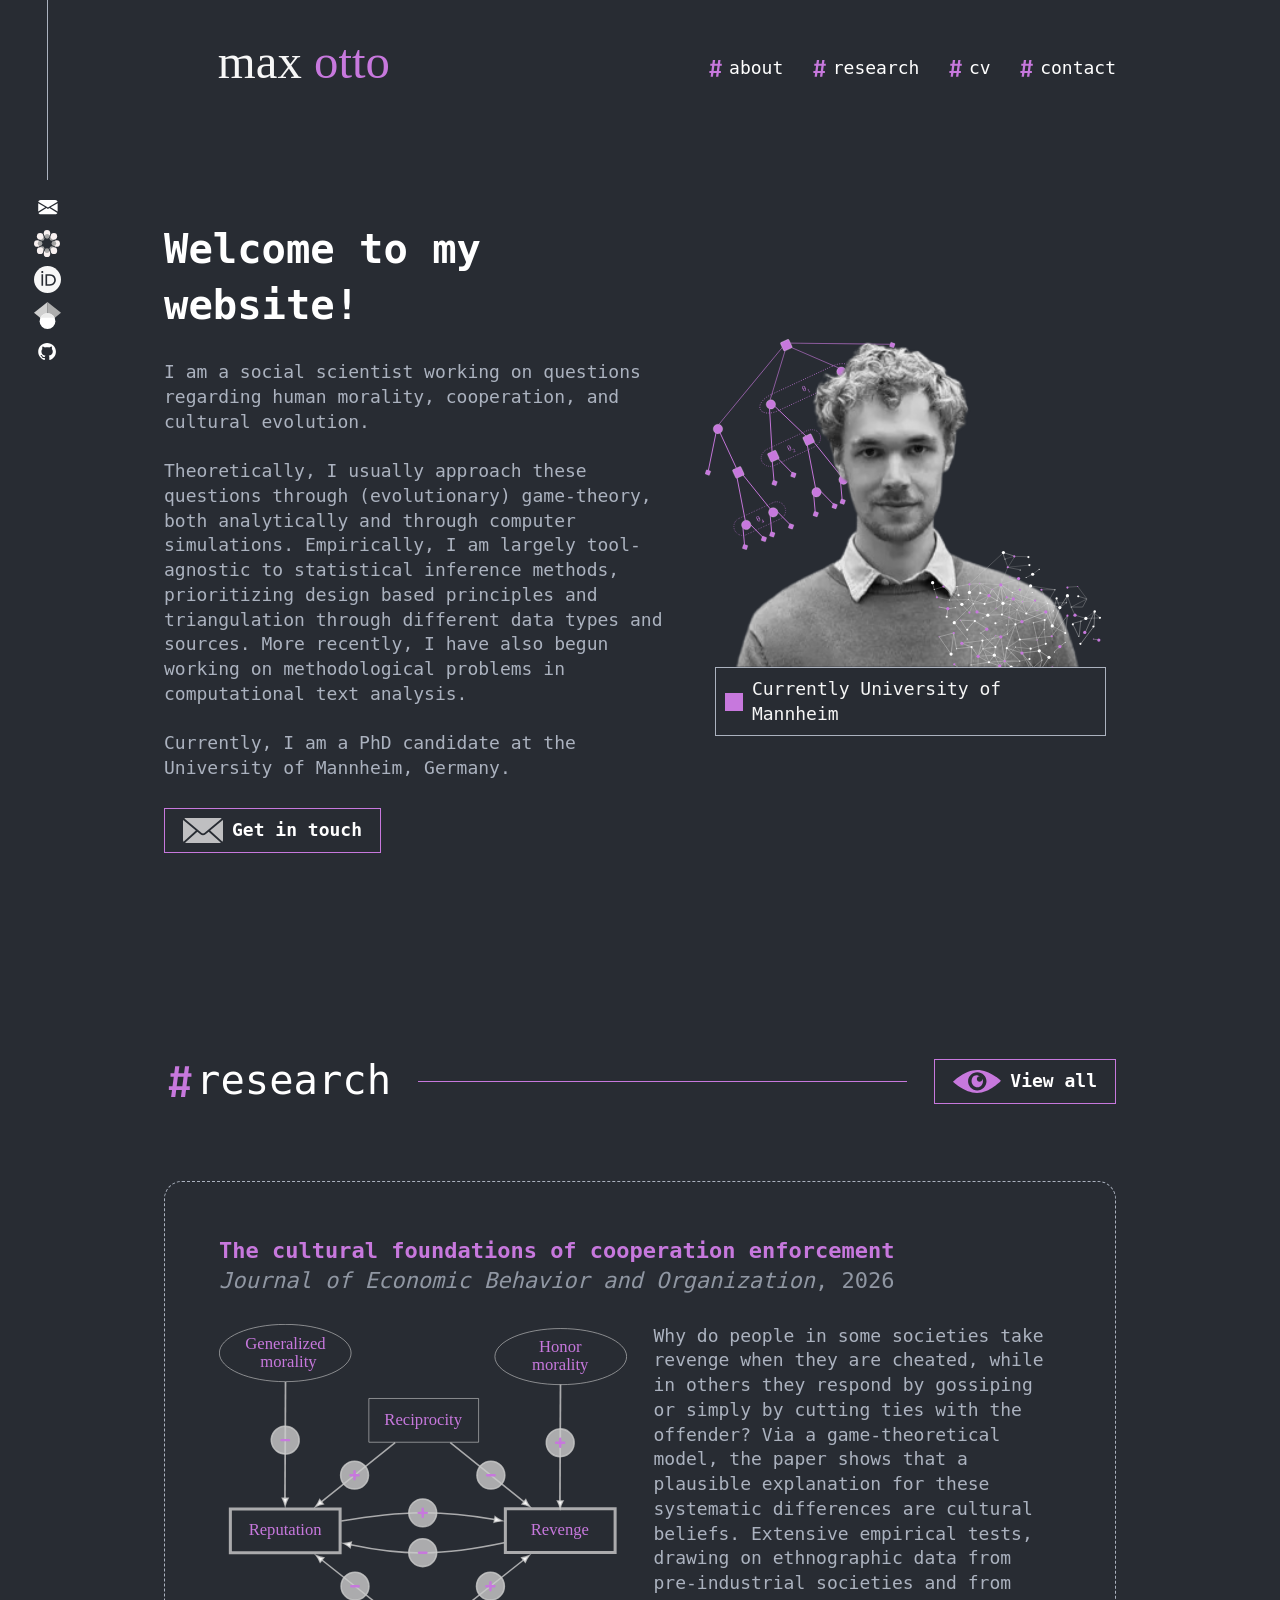
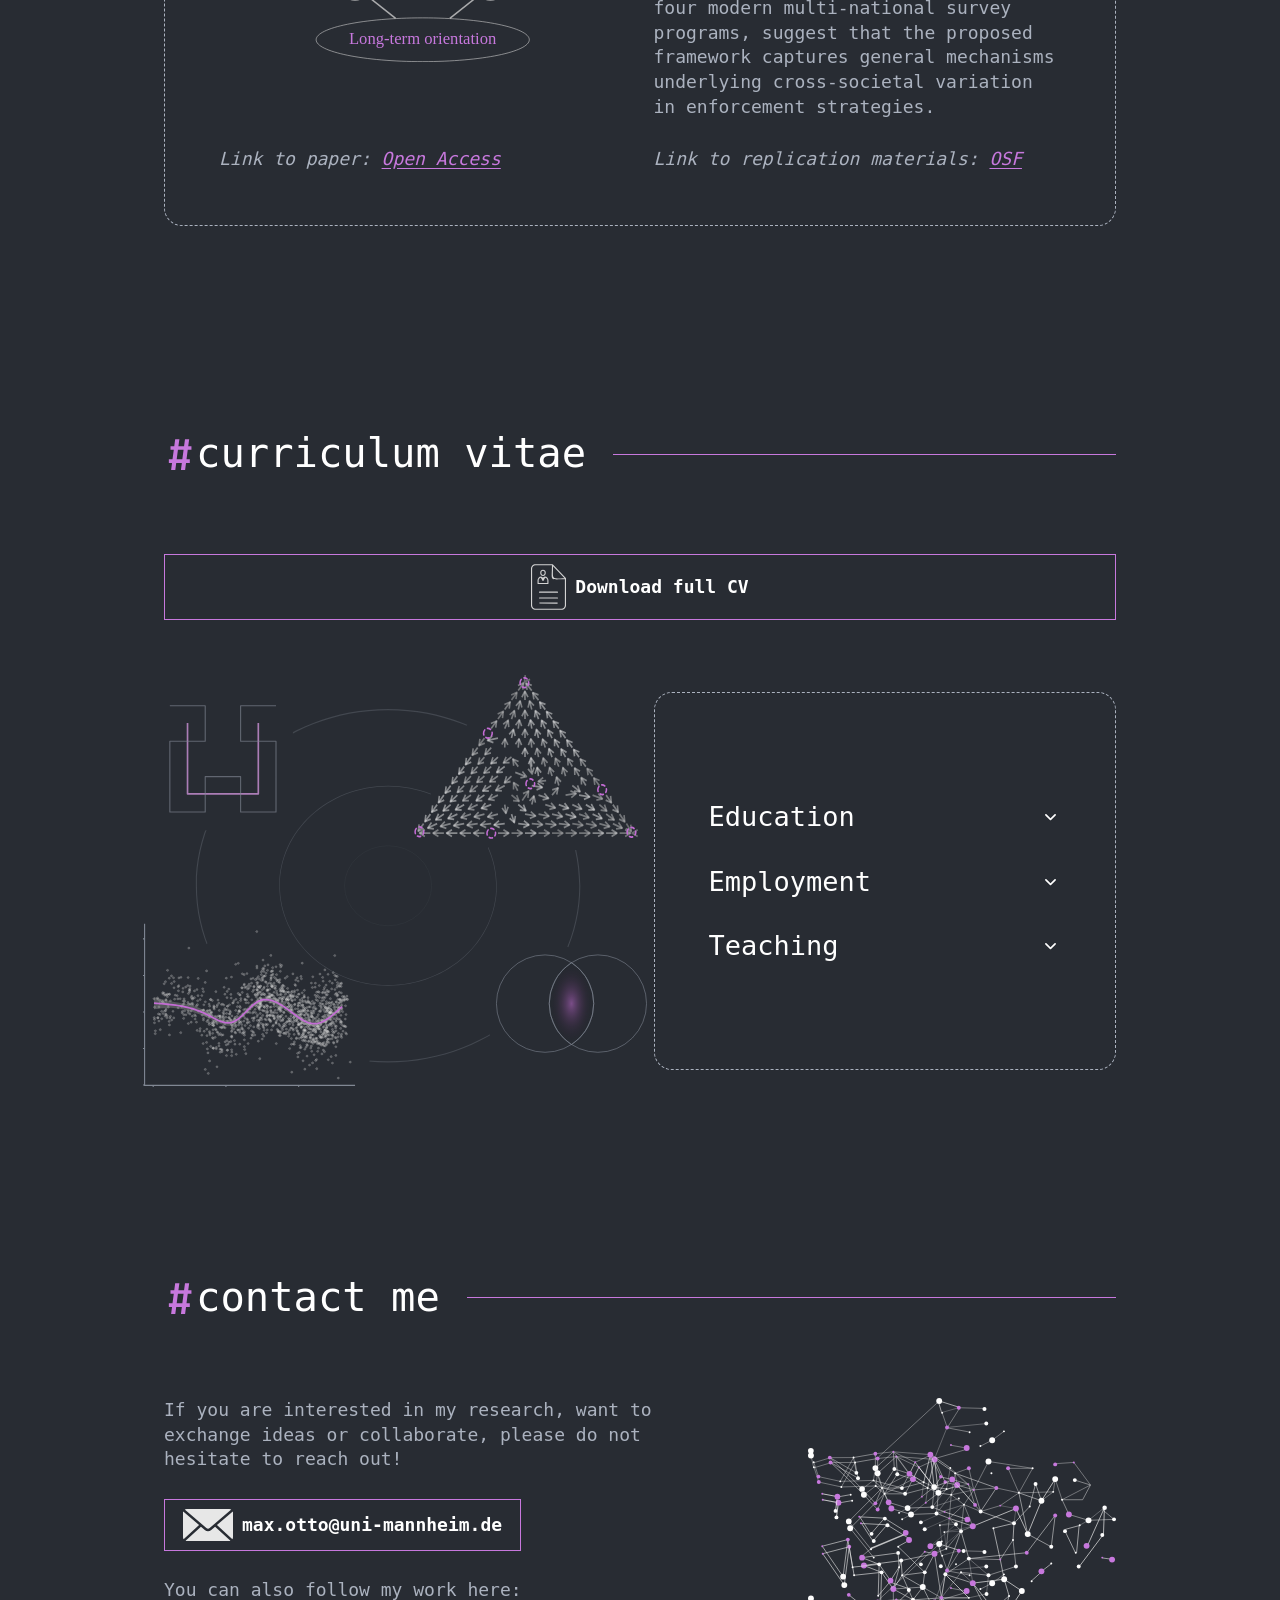
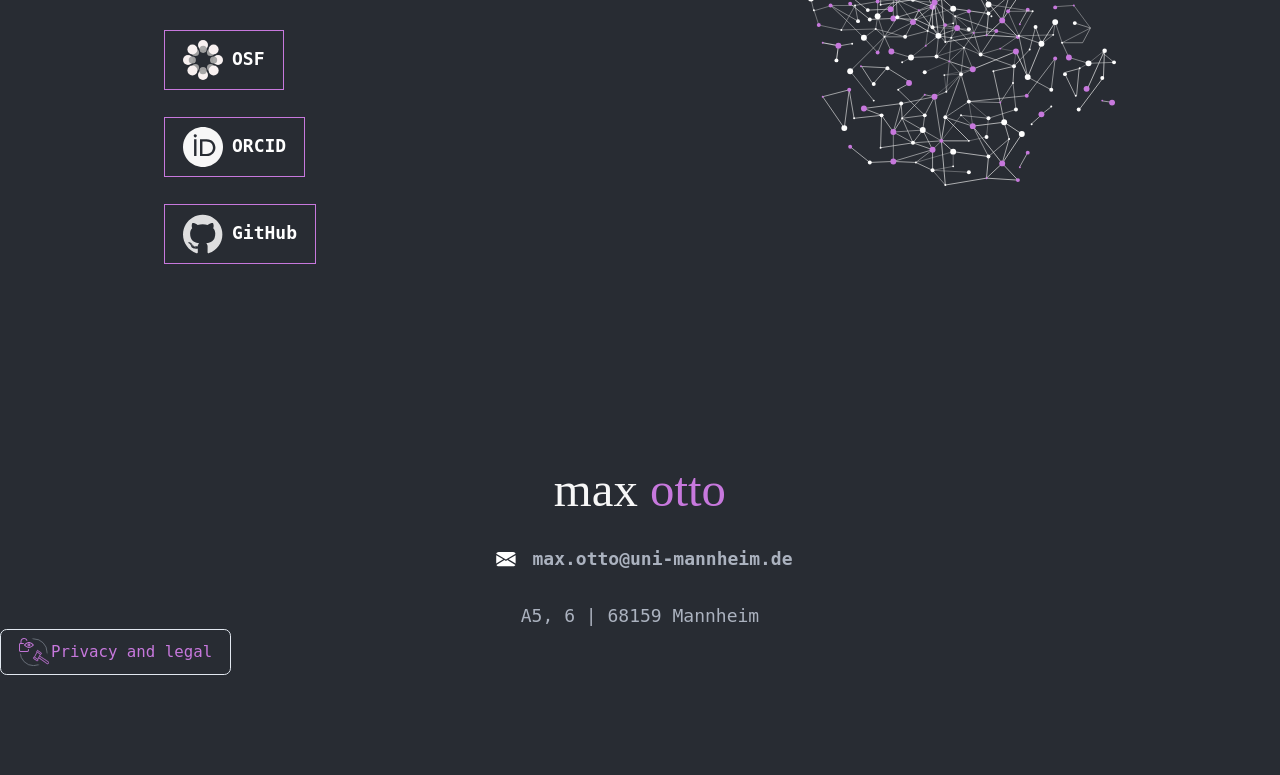
==== commit 2740dc02: "Restore home page" ====
--- a/index.html
+++ b/index.html
@@ -1,1822 +1,256 @@
 <!doctype html>
-<html
-  lang="en-US"
-  data-ws-project="b224f3c7-6f8d-4881-bc85-8f4084628afa"
-  data-ws-last-published="2026-03-04T11:49:20.639Z"
->
-  <head>
-    <link
-      rel="stylesheet"
-      type="text/css"
-      href="/assets/static/app_generated_index-6937cd5a.OLv5TSkl.css"
-    />
-    <meta charset="UTF-8" />
-    <meta name="viewport" content="width=device-width,initial-scale=1" />
-    <link
-      rel="preload"
-      as="image"
-      imagesrcset="/assets/LogoMO_1_JQ6V6doMTW9M3rH54jQVn.svg 16w, /assets/LogoMO_1_JQ6V6doMTW9M3rH54jQVn.svg 32w, /assets/LogoMO_1_JQ6V6doMTW9M3rH54jQVn.svg 48w, /assets/LogoMO_1_JQ6V6doMTW9M3rH54jQVn.svg 64w, /assets/LogoMO_1_JQ6V6doMTW9M3rH54jQVn.svg 96w, /assets/LogoMO_1_JQ6V6doMTW9M3rH54jQVn.svg 128w, /assets/LogoMO_1_JQ6V6doMTW9M3rH54jQVn.svg 256w, /assets/LogoMO_1_JQ6V6doMTW9M3rH54jQVn.svg 384w, /assets/LogoMO_1_JQ6V6doMTW9M3rH54jQVn.svg 640w"
-      imagesizes="100vw"
-    />
-    <link rel="icon" href="/assets/favicon_8XU0jCS9FsmUyvya7qTEy.svg" />
-    <meta property="og:url" content="https://url/" />
-    <meta property="og:title" content="Max Otto" />
-    <meta property="og:type" content="website" />
-    <meta property="og:site_name" content="Max Otto" />
-    <meta
-      name="description"
-      content="I am a social scientist working on questions regarding human morality, cooperation, and cultural evolution.
-"
-    />
-    <meta
-      property="og:description"
-      content="I am a social scientist working on questions regarding human morality, cooperation, and cultural evolution.
-"
-    />
-    <meta
-      property="og:image"
-      content="/assets/Headshot_bw1_CzgrrIlG-Zjws15803yQt.png"
-    />
-    <meta property="twitter:card" content="summary_large_image" />
-    <title>Max Otto</title>
-    <script type="application/ld+json">
-      {
-        "@context": "https://schema.org",
-        "@type": "WebSite",
-        "name": "Max Otto"
-      }
-    </script>
-  </head>
-  <body id="top" class="w-body">
-    <div class="w-box">
-      <div
-        class="w-box cjqo3r0 c1cvcmzo cmyg2r9 cry9bxc c1lfjoq7 cn6056e c1117wcl c1qyy4dh c1wt8a7g c7vx2dq c1mgacbo c8q0msf c2yw1lo"
-      >
-        <div class="w-box c1lhka2w chrc3qt crgiqye"></div>
-        <div class="w-box cry9bxc c1lfjoq7">
-          <a
-            aria-label="email"
-            href="mailto:mailto:max.otto@uni-mannheim.de"
-            class="w-link czt9u4x csru8nn cgrhyqg ccg2arl c1u0w1c2 c1jdbdk1 c13xeq47 cyarius c135vpv5 c1l0vha7 csyy8v5 c1bc2i7x c17r8x7j cw409oe cj9wdjl c1er9g7j c1hh9fvj c1qyy4dh c1wt8a7g cn6056e c1117wcl cz5x2lt c1mcu1jn cblpe2z cl60rel czukzo6 ckqth2g c4j0o1n c44vfqt c1e8zdxj c1xs0wst c7s1hdt c1b7r3cd c8ksia9 cnqrsxi"
-            ><div
-              class="w-box c19acjow c1g1x4wk c1642u22 c1e9wxra c422x95 c1kectvc c18nx7en c13zjl4p cfcozna"
-            >
-              <div class="w-html-embed">
-                <svg
-                  width="100%"
-                  height="100%"
-                  viewBox="0 0 32 32"
-                  fill="none"
-                  xmlns="http://www.w3.org/2000/svg"
-                >
-                  <path
-                    d="M5.07187 9.20292C5.2168 8.57709 5.57307 8.01832 6.08232 7.6181C6.59158 7.21789 7.22365 6.99996 7.875 7H25.125C25.7764 6.99996 26.4084 7.21789 26.9177 7.6181C27.4269 8.01832 27.7832 8.57709 27.9281 9.20292L16.5 16.0865L5.07187 9.20292ZM5 10.8207V20.8847L13.3418 15.8442L5 10.8207ZM14.7189 16.6758L5.27456 22.3807C5.50791 22.8657 5.87619 23.2753 6.33656 23.5619C6.79693 23.8486 7.33044 24.0005 7.875 24H25.125C25.6695 24.0001 26.2028 23.8479 26.6629 23.561C27.123 23.274 27.491 22.8643 27.724 22.3793L18.2796 16.6744L16.5 17.7468L14.7189 16.6744V16.6758ZM19.6582 15.8457L28 20.8847V10.8207L19.6582 15.8442V15.8457Z"
-                    fill="currentColor"
-                  ></path>
-                </svg>
-              </div></div></a
-          ><a
-            aria-label="figma"
-            href="https://osf.io/user/7pf5k"
-            class="w-link czt9u4x csru8nn cgrhyqg ccg2arl c1u0w1c2 c1jdbdk1 c13xeq47 cyarius c135vpv5 c1l0vha7 csyy8v5 c1bc2i7x c17r8x7j cw409oe cj9wdjl c1er9g7j c1hh9fvj c1qyy4dh c1wt8a7g cn6056e c1117wcl cz5x2lt c1mcu1jn cblpe2z cl60rel czukzo6 ckqth2g c4j0o1n c44vfqt c1e8zdxj c1xs0wst c7s1hdt c1b7r3cd c8ksia9 cnqrsxi"
-            ><div
-              class="w-box c19acjow c1g1x4wk c1642u22 c1e9wxra c422x95 c1kectvc c18nx7en c13zjl4p cfcozna"
-            >
-              <img
-                alt=""
-                width="469"
-                height="470"
-                src="/assets/OSF_rb7avPd20TMawuHQZkAqb.svg"
-                data-ani="slide-down"
-                class="w-image cavd3zn c8q0msf"
-                sizes="100vw"
-                srcset="
-                  /assets/OSF_rb7avPd20TMawuHQZkAqb.svg   16w,
-                  /assets/OSF_rb7avPd20TMawuHQZkAqb.svg   32w,
-                  /assets/OSF_rb7avPd20TMawuHQZkAqb.svg   48w,
-                  /assets/OSF_rb7avPd20TMawuHQZkAqb.svg   64w,
-                  /assets/OSF_rb7avPd20TMawuHQZkAqb.svg   96w,
-                  /assets/OSF_rb7avPd20TMawuHQZkAqb.svg  128w,
-                  /assets/OSF_rb7avPd20TMawuHQZkAqb.svg  256w,
-                  /assets/OSF_rb7avPd20TMawuHQZkAqb.svg  384w,
-                  /assets/OSF_rb7avPd20TMawuHQZkAqb.svg  640w,
-                  /assets/OSF_rb7avPd20TMawuHQZkAqb.svg  750w,
-                  /assets/OSF_rb7avPd20TMawuHQZkAqb.svg  828w,
-                  /assets/OSF_rb7avPd20TMawuHQZkAqb.svg 1080w
-                "
-                decoding="async"
-                loading="lazy"
-              /></div></a
-          ><a
-            aria-label="linkedin"
-            href="https://orcid.org/0009-0001-8440-5640"
-            class="w-link czt9u4x csru8nn cgrhyqg ccg2arl c1u0w1c2 c1jdbdk1 c13xeq47 cyarius c135vpv5 c1l0vha7 csyy8v5 c1bc2i7x c17r8x7j cw409oe cj9wdjl c1er9g7j c1hh9fvj c1qyy4dh c1wt8a7g cn6056e c1117wcl cz5x2lt c1mcu1jn cblpe2z cl60rel czukzo6 ckqth2g c4j0o1n c44vfqt c1e8zdxj c1xs0wst c7s1hdt c1b7r3cd c8ksia9 cnqrsxi"
-            ><div
-              class="w-box c19acjow c1g1x4wk c1642u22 c1e9wxra c422x95 c1kectvc c18nx7en c13zjl4p cfcozna"
-            >
-              <img
-                alt=""
-                width="256"
-                height="256"
-                src="/assets/ORCID_iD_OzUntnZHLj3XeBKSbdRGP.svg"
-                data-ani="slide-down"
-                class="w-image cavd3zn c8q0msf"
-                sizes="100vw"
-                srcset="
-                  /assets/ORCID_iD_OzUntnZHLj3XeBKSbdRGP.svg  16w,
-                  /assets/ORCID_iD_OzUntnZHLj3XeBKSbdRGP.svg  32w,
-                  /assets/ORCID_iD_OzUntnZHLj3XeBKSbdRGP.svg  48w,
-                  /assets/ORCID_iD_OzUntnZHLj3XeBKSbdRGP.svg  64w,
-                  /assets/ORCID_iD_OzUntnZHLj3XeBKSbdRGP.svg  96w,
-                  /assets/ORCID_iD_OzUntnZHLj3XeBKSbdRGP.svg 128w,
-                  /assets/ORCID_iD_OzUntnZHLj3XeBKSbdRGP.svg 256w,
-                  /assets/ORCID_iD_OzUntnZHLj3XeBKSbdRGP.svg 384w,
-                  /assets/ORCID_iD_OzUntnZHLj3XeBKSbdRGP.svg 640w
-                "
-                decoding="async"
-                loading="lazy"
-              /></div></a
-          ><a
-            aria-label="linkedin"
-            href="https://scholar.google.de/citations?user=1wVsFIYAAAAJ&amp;hl=en&amp;oi=ao"
-            class="w-link czt9u4x csru8nn cgrhyqg ccg2arl c1u0w1c2 c1jdbdk1 c13xeq47 cyarius c135vpv5 c1l0vha7 csyy8v5 c1bc2i7x c17r8x7j cw409oe cj9wdjl c1er9g7j c1hh9fvj c1qyy4dh c1wt8a7g cn6056e c1117wcl cz5x2lt c1mcu1jn cblpe2z cl60rel czukzo6 ckqth2g c4j0o1n c44vfqt c1e8zdxj c1xs0wst c7s1hdt c1b7r3cd c8ksia9 cnqrsxi"
-            ><div
-              class="w-box c19acjow c1g1x4wk c1642u22 c1e9wxra c422x95 c1kectvc c18nx7en c13zjl4p cfcozna"
-            >
-              <img
-                alt=""
-                width="512"
-                height="512"
-                src="/assets/Google_Scholar_logo_sZM_rKch4VyU7qstp_f_y.svg"
-                data-ani="slide-down"
-                class="w-image cavd3zn c8q0msf"
-                sizes="100vw"
-                srcset="
-                  /assets/Google_Scholar_logo_sZM_rKch4VyU7qstp_f_y.svg   16w,
-                  /assets/Google_Scholar_logo_sZM_rKch4VyU7qstp_f_y.svg   32w,
-                  /assets/Google_Scholar_logo_sZM_rKch4VyU7qstp_f_y.svg   48w,
-                  /assets/Google_Scholar_logo_sZM_rKch4VyU7qstp_f_y.svg   64w,
-                  /assets/Google_Scholar_logo_sZM_rKch4VyU7qstp_f_y.svg   96w,
-                  /assets/Google_Scholar_logo_sZM_rKch4VyU7qstp_f_y.svg  128w,
-                  /assets/Google_Scholar_logo_sZM_rKch4VyU7qstp_f_y.svg  256w,
-                  /assets/Google_Scholar_logo_sZM_rKch4VyU7qstp_f_y.svg  384w,
-                  /assets/Google_Scholar_logo_sZM_rKch4VyU7qstp_f_y.svg  640w,
-                  /assets/Google_Scholar_logo_sZM_rKch4VyU7qstp_f_y.svg  750w,
-                  /assets/Google_Scholar_logo_sZM_rKch4VyU7qstp_f_y.svg  828w,
-                  /assets/Google_Scholar_logo_sZM_rKch4VyU7qstp_f_y.svg 1080w
-                "
-                decoding="async"
-                loading="lazy"
-              /></div></a
-          ><a
-            aria-label="github"
-            href="https://github.com/maxotto-socsci"
-            class="w-link czt9u4x csru8nn cgrhyqg ccg2arl c1u0w1c2 c1jdbdk1 c13xeq47 cyarius c135vpv5 c1l0vha7 csyy8v5 c1bc2i7x c17r8x7j cw409oe cj9wdjl c1er9g7j c1hh9fvj c1qyy4dh c1wt8a7g cn6056e c1117wcl cz5x2lt c1mcu1jn cblpe2z cl60rel czukzo6 ckqth2g c4j0o1n c44vfqt c1e8zdxj c1xs0wst c7s1hdt c1b7r3cd c8ksia9 cnqrsxi"
-            ><div
-              class="w-box c19acjow c1g1x4wk c1642u22 c1e9wxra c422x95 c1kectvc c18nx7en c13zjl4p cfcozna"
-            >
-              <div class="w-html-embed">
-                <svg
-                  width="100%"
-                  height="100%"
-                  viewBox="0 0 32 32"
-                  fill="none"
-                  xmlns="http://www.w3.org/2000/svg"
-                >
-                  <path
-                    d="M15.5 6C9.69875 6 5 10.5882 5 16.2529C5 20.7899 8.00562 24.6219 12.1794 25.9804C12.7044 26.0701 12.9012 25.7625 12.9012 25.4934C12.9012 25.2499 12.8881 24.4425 12.8881 23.5838C10.25 24.058 9.5675 22.9558 9.3575 22.3791C9.23938 22.0843 8.7275 21.1743 8.28125 20.9308C7.91375 20.7386 7.38875 20.2644 8.26813 20.2516C9.095 20.2388 9.68563 20.9949 9.8825 21.3025C10.8275 22.8533 12.3369 22.4175 12.9406 22.1484C13.0325 21.4819 13.3081 21.0334 13.61 20.777C11.2737 20.5207 8.8325 19.6364 8.8325 15.7147C8.8325 14.5997 9.23938 13.6769 9.90875 12.9592C9.80375 12.7029 9.43625 11.6519 10.0138 10.2422C10.0138 10.2422 10.8931 9.97301 12.9012 11.2931C13.7413 11.0624 14.6338 10.947 15.5263 10.947C16.4188 10.947 17.3113 11.0624 18.1513 11.2931C20.1594 9.9602 21.0387 10.2422 21.0387 10.2422C21.6163 11.6519 21.2488 12.7029 21.1438 12.9592C21.8131 13.6769 22.22 14.5868 22.22 15.7147C22.22 19.6492 19.7656 20.5207 17.4294 20.777C17.81 21.0975 18.1381 21.7126 18.1381 22.6738C18.1381 24.0452 18.125 25.1474 18.125 25.4934C18.125 25.7625 18.3219 26.0829 18.8469 25.9804C20.9314 25.2935 22.7428 23.9854 24.026 22.2403C25.3092 20.4953 25.9996 18.4012 26 16.2529C26 10.5882 21.3013 6 15.5 6Z"
-                    fill="currentColor"
-                  ></path>
-                </svg>
-              </div></div
-          ></a>
-        </div>
-      </div>
-      <div style="display: contents">
-        <div style="display: contents">
-          <div class="w-html-embed">
-            <style>
-              /* So we don't need to add a token to every paragraph to remove margin. */
-              p {
-                margin: 0;
-              }
-
-              * {
-                /* Make links scroll to their sections smoothly. */
-                scroll-behavior: smooth;
-              }
-
-              /* Nav Trigger show active when submenu is open. */
-              nav button[data-state="open"] {
-                --navigation-menu-trigger-icon-transform: 180deg;
-                color: var(--foreground-muted);
-              }
-            </style>
-          </div>
-          <header
-            class="w-box c1357293 c9jnjeu czr2pxy c155uc7w cry9bxc c1lxiyww c1778y6x c18v2pa2 c1s46o9r cdczzub c15hexcm c1mpedrw c1rstvfo c1nd8hlk"
-          >
-            <div style="display: contents">
-              <div style="display: contents">
-                <a
-                  aria-label="Home"
-                  href="/"
-                  class="w-link chbermr cld4m44 cgrhyqg ccg2arl c1u0w1c2 c1jdbdk1 c13xeq47 c1m1praz c135vpv5 c1l0vha7 csyy8v5 c1bc2i7x c17r8x7j cw409oe cj9wdjl c1er9g7j c1hh9fvj cl60rel czukzo6 c1223h70 c4j0o1n c15li9yt c1x1ucwy csba0v1 c7rxj2g c8ksia9 cnqrsxi"
-                  ><img
-                    alt=""
-                    width="280"
-                    height="17"
-                    src="/assets/LogoMO_1_JQ6V6doMTW9M3rH54jQVn.svg"
-                    class="w-image c1i0rx40 ctui7sd"
-                    sizes="100vw"
-                    srcset="
-                      /assets/LogoMO_1_JQ6V6doMTW9M3rH54jQVn.svg  16w,
-                      /assets/LogoMO_1_JQ6V6doMTW9M3rH54jQVn.svg  32w,
-                      /assets/LogoMO_1_JQ6V6doMTW9M3rH54jQVn.svg  48w,
-                      /assets/LogoMO_1_JQ6V6doMTW9M3rH54jQVn.svg  64w,
-                      /assets/LogoMO_1_JQ6V6doMTW9M3rH54jQVn.svg  96w,
-                      /assets/LogoMO_1_JQ6V6doMTW9M3rH54jQVn.svg 128w,
-                      /assets/LogoMO_1_JQ6V6doMTW9M3rH54jQVn.svg 256w,
-                      /assets/LogoMO_1_JQ6V6doMTW9M3rH54jQVn.svg 384w,
-                      /assets/LogoMO_1_JQ6V6doMTW9M3rH54jQVn.svg 640w
-                    "
-                    decoding="async"
-                    loading="eager"
-                /></a>
-              </div>
+<html lang="en">
+<head>
+  <meta charset="utf-8">
+  <meta name="viewport" content="width=device-width, initial-scale=1">
+  <title>Max Otto</title>
+  <meta name="description" content="I am a social scientist working on questions regarding human morality, cooperation, and cultural evolution.">
+
+  <!-- Preview card when the link is shared (LinkedIn, Mastodon, Slack, ...) -->
+  <meta property="og:type" content="website">
+  <meta property="og:url" content="https://max-otto.com/">
+  <meta property="og:title" content="Max Otto">
+  <meta property="og:site_name" content="Max Otto">
+  <meta property="og:description" content="I am a social scientist working on questions regarding human morality, cooperation, and cultural evolution.">
+  <meta property="og:image" content="https://max-otto.com/images/headshot.png">
+  <meta name="twitter:card" content="summary_large_image">
+  <link rel="canonical" href="https://max-otto.com/">
+
+  <link rel="icon" href="images/favicon.svg" type="image/svg+xml">
+  <link rel="icon" href="favicon.ico" sizes="any">
+  <link rel="stylesheet" href="css/style.css">
+  <script>document.documentElement.classList.add("js");</script>
+</head>
+<body>
+
+  <!-- =====================================================================
+       HEADER  (same on every page — if you change it, change it on
+       research/index.html too)
+       ===================================================================== -->
+  <header class="site-header">
+    <div class="container">
+      <a class="logo" href="./" aria-label="Max Otto – home">
+        <img src="images/logo.svg" alt="max otto">
+      </a>
+      <button class="menu-button" type="button" aria-label="Menu" aria-expanded="false" aria-controls="main-menu"><span></span></button>
+      <nav class="nav" id="main-menu" aria-label="Main">
+        <ul>
+          <li><a href="#about" data-section="about">about</a></li>
+          <li><a href="#research" data-section="research">research</a></li>
+          <li><a href="#cv" data-section="cv">cv</a></li>
+          <li><a href="#contact" data-section="contact">contact</a></li>
+        </ul>
+      </nav>
+    </div>
+    <div class="scroll-progress" aria-hidden="true"></div>
+  </header>
+
+  <!-- SIDE BAR: social icons on the left (only on wide screens) -->
+  <aside class="side-bar" aria-label="Profiles">
+    <a href="mailto:max.otto@uni-mannheim.de" title="Email"><img src="images/icons/mail-small.svg" alt="Email" data-animate="slide-down"></a>
+    <a href="https://osf.io/user/7pf5k" title="OSF"><img src="images/icons/osf.svg" alt="OSF" data-animate="slide-down"></a>
+    <a href="https://orcid.org/0009-0001-8440-5640" title="ORCID"><img src="images/icons/orcid.svg" alt="ORCID" data-animate="slide-down"></a>
+    <a href="https://scholar.google.de/citations?user=1wVsFIYAAAAJ&amp;hl=en" title="Google Scholar"><img src="images/icons/google-scholar.svg" alt="Google Scholar" data-animate="slide-down"></a>
+    <a href="https://github.com/maxotto-socsci" title="GitHub"><img src="images/icons/github-small.svg" alt="GitHub" data-animate="slide-down"></a>
+  </aside>
+
+
+  <main>
+
+    <!-- =================================================================
+         ABOUT
+         ================================================================= -->
+    <section class="section hero" id="about">
+      <div class="container">
+        <div class="hero-grid">
+
+          <div class="hero-text">
+            <h1 data-animate="slide-down">Welcome to my<br>website!</h1>
+
+            <div class="hero-intro" data-animate="zoom">
+              <p>I am a social scientist working on questions regarding human morality, cooperation, and cultural evolution.</p>
+              <p>Theoretically, I usually approach these questions through (evolutionary) game-theory, both analytically and through computer simulations. Empirically, I am largely tool-agnostic to statistical inference methods, prioritizing design based principles and triangulation through different data types and sources. More recently, I have also begun working on methodological problems in computational text analysis.</p>
+              <p>Currently, I am a PhD candidate at the University of Mannheim, Germany.</p>
             </div>
-            <nav
-              aria-label="main"
-              class="w-box cry9bxc c1qyy4dh c1t3frhm c1fhkm63 clv8gve c1rstvfo c10x096o c174sw29 c1976n4o cc3dq2t"
-            >
-              <div style="display: contents">
-                <div style="display: contents">
-                  <ul
-                    class="w-list c34dwh1 c1y6imu0 c1cn3fw9 cry9bxc c1z0l37u c1ml0hr7 c174sw29 c1rstvfo c10x096o"
-                  >
-                    <li class="w-list-item">
-                      <a
-                        href="/#top"
-                        class="w-link c12y6bqh csru8nn cgrhyqg ccg2arl c1u0w1c2 c1jdbdk1 c13xeq47 cyarius c135vpv5 c1l0vha7 csyy8v5 c1bc2i7x c17r8x7j cw409oe cj9wdjl c1er9g7j c1hh9fvj ch11gwv c3d5uvm c4nlx42 c1qyy4dh ct02u4h c1e7helk c181tpuq cl60rel czukzo6 c1223h70 c4j0o1n c15li9yt c1x1ucwy csba0v1 c7rxj2g c8ksia9 cnqrsxi c12mjb61"
-                        ><div
-                          class="w-html-embed csru8nn ch2prsz cg4iiql c1qyy4dh ct02u4h cpp0nin"
-                        >
-                          <svg
-                            width="100%"
-                            height="100%"
-                            viewBox="0 0 17 23"
-                            fill="none"
-                            xmlns="http://www.w3.org/2000/svg"
-                          >
-                            <path
-                              d="M14.072 8.52L13.176 15.32H15.544V17.88H12.824L12.168 23H9.16L9.832 17.88H5.784L5.112 23H2.104L2.776 17.88H0.488V15.32H3.112L4.04 8.52H1.672V5.944H4.376L5.032 0.919998H8.056L7.352 5.944H11.416L12.088 0.919998H15.096L14.408 5.944H16.728V8.52H14.072ZM6.12 15.32H10.168L11.08 8.52H7.016L6.12 15.32Z"
-                              fill="currentColor"
-                            ></path>
-                          </svg>
-                        </div>
-                        <span class="w-text">about</span></a
-                      >
-                    </li>
-                    <li class="w-list-item">
-                      <a
-                        href="/#projects"
-                        class="w-link c12y6bqh csru8nn cgrhyqg ccg2arl c1u0w1c2 c1jdbdk1 c13xeq47 cyarius c135vpv5 c1l0vha7 csyy8v5 c1bc2i7x c17r8x7j cw409oe cj9wdjl c1er9g7j c1hh9fvj ch11gwv c3d5uvm c4nlx42 c1qyy4dh ct02u4h c1e7helk c181tpuq cl60rel czukzo6 c1223h70 c4j0o1n c15li9yt c1x1ucwy csba0v1 c7rxj2g c8ksia9 cnqrsxi c12mjb61"
-                        ><div
-                          class="w-html-embed csru8nn ch2prsz cg4iiql c1qyy4dh ct02u4h cpp0nin"
-                        >
-                          <svg
-                            width="100%"
-                            height="100%"
-                            viewBox="0 0 17 23"
-                            fill="none"
-                            xmlns="http://www.w3.org/2000/svg"
-                          >
-                            <path
-                              d="M14.072 8.52L13.176 15.32H15.544V17.88H12.824L12.168 23H9.16L9.832 17.88H5.784L5.112 23H2.104L2.776 17.88H0.488V15.32H3.112L4.04 8.52H1.672V5.944H4.376L5.032 0.919998H8.056L7.352 5.944H11.416L12.088 0.919998H15.096L14.408 5.944H16.728V8.52H14.072ZM6.12 15.32H10.168L11.08 8.52H7.016L6.12 15.32Z"
-                              fill="currentColor"
-                            ></path>
-                          </svg>
-                        </div>
-                        <span class="w-text">research</span></a
-                      >
-                    </li>
-                    <li class="w-list-item">
-                      <a
-                        href="/#CV"
-                        class="w-link c12y6bqh csru8nn cgrhyqg ccg2arl c1u0w1c2 c1jdbdk1 c13xeq47 cyarius c135vpv5 c1l0vha7 csyy8v5 c1bc2i7x c17r8x7j cw409oe cj9wdjl c1er9g7j c1hh9fvj ch11gwv c3d5uvm c4nlx42 c1qyy4dh ct02u4h c1e7helk c181tpuq cl60rel czukzo6 c1223h70 c4j0o1n c15li9yt c1x1ucwy csba0v1 c7rxj2g c8ksia9 cnqrsxi c12mjb61"
-                        ><div
-                          class="w-html-embed csru8nn ch2prsz cg4iiql c1qyy4dh ct02u4h cpp0nin"
-                        >
-                          <svg
-                            width="100%"
-                            height="100%"
-                            viewBox="0 0 17 23"
-                            fill="none"
-                            xmlns="http://www.w3.org/2000/svg"
-                          >
-                            <path
-                              d="M14.072 8.52L13.176 15.32H15.544V17.88H12.824L12.168 23H9.16L9.832 17.88H5.784L5.112 23H2.104L2.776 17.88H0.488V15.32H3.112L4.04 8.52H1.672V5.944H4.376L5.032 0.919998H8.056L7.352 5.944H11.416L12.088 0.919998H15.096L14.408 5.944H16.728V8.52H14.072ZM6.12 15.32H10.168L11.08 8.52H7.016L6.12 15.32Z"
-                              fill="currentColor"
-                            ></path>
-                          </svg>
-                        </div>
-                        <span class="w-text">cv</span></a
-                      >
-                    </li>
-                    <li class="w-list-item">
-                      <a
-                        href="/#ContactMe"
-                        target="_top"
-                        class="w-link c12y6bqh csru8nn cgrhyqg ccg2arl c1u0w1c2 c1jdbdk1 c13xeq47 cyarius c135vpv5 c1l0vha7 csyy8v5 c1bc2i7x c17r8x7j cw409oe cj9wdjl c1er9g7j c1hh9fvj ch11gwv c3d5uvm c4nlx42 c1qyy4dh ct02u4h c1e7helk c181tpuq cl60rel czukzo6 c1223h70 c4j0o1n c15li9yt c1x1ucwy csba0v1 c7rxj2g c8ksia9 cnqrsxi c12mjb61"
-                        ><div
-                          class="w-html-embed csru8nn ch2prsz cg4iiql c1qyy4dh ct02u4h cpp0nin"
-                        >
-                          <svg
-                            width="100%"
-                            height="100%"
-                            viewBox="0 0 17 23"
-                            fill="none"
-                            xmlns="http://www.w3.org/2000/svg"
-                          >
-                            <path
-                              d="M14.072 8.52L13.176 15.32H15.544V17.88H12.824L12.168 23H9.16L9.832 17.88H5.784L5.112 23H2.104L2.776 17.88H0.488V15.32H3.112L4.04 8.52H1.672V5.944H4.376L5.032 0.919998H8.056L7.352 5.944H11.416L12.088 0.919998H15.096L14.408 5.944H16.728V8.52H14.072ZM6.12 15.32H10.168L11.08 8.52H7.016L6.12 15.32Z"
-                              fill="currentColor"
-                            ></path>
-                          </svg>
-                        </div>
-                        <span class="w-text">Contact</span></a
-                      >
-                    </li>
-                  </ul>
-                </div>
-              </div>
-            </nav>
-            <div class="w-box cwvpjlf cf4s3xc">
-              <button
-                type="button"
-                aria-label="Open mobile menu"
-                class="w-button c12y6bqh c1e7helk c13b531o c1my01bv c14z1eqr c1ktl1y1 c135vpv5 csru8nn c1qyy4dh ct02u4h c1md20bl c1e892th c1qom380 c1cb3y4c c1qeobur c1s4ttse c16s8et8 cfw5mh8 c1apclts c19mhsau cl60rel czukzo6 c8ksia9 cnqrsxi c8g2o8g c1mk6p8z c117up93 cngthtj cv7lanz c1oxjrsz csud216 c1xiy5b1 cq7d8me c1ycnvnd"
-                aria-haspopup="dialog"
-                aria-expanded="false"
-                aria-controls="radix-:R1p6:"
-                data-state="closed"
-              >
-                <div class="w-html-embed">
-                  <svg
-                    xmlns="http://www.w3.org/2000/svg"
-                    viewBox="0 0 22 22"
-                    fill="currentColor"
-                    width="100%"
-                    height="100%"
-                    style="display: block"
-                  >
-                    <path
-                      fill-rule="evenodd"
-                      d="M2 5.998a.75.75 0 0 1 .75-.75h16.5a.75.75 0 0 1 0 1.5H2.75a.75.75 0 0 1-.75-.75Zm0 5.5a.75.75 0 0 1 .75-.75h16.5a.75.75 0 0 1 0 1.5H2.75a.75.75 0 0 1-.75-.75Zm0 5.5a.75.75 0 0 1 .75-.75h16.5a.75.75 0 0 1 0 1.5H2.75a.75.75 0 0 1-.75-.75Z"
-                      clip-rule="evenodd"
-                    />
-                  </svg>
-                </div>
-              </button>
+
+            <a class="button" href="mailto:max.otto@uni-mannheim.de">
+              <img src="images/icons/mail.svg" alt="" width="40" height="25" data-animate="slide-down">
+              <span>Get in touch</span>
+            </a>
+          </div>
+
+          <div class="portrait">
+            <div class="portrait-image">
+              <img class="headshot" src="images/headshot.png" alt="Portrait of Max Otto" width="375" height="328" data-animate="slide-down">
+              <img class="overlay-game-tree" src="images/hero-game-tree.svg" alt="">
+              <img class="overlay-network" src="images/network.svg" alt="">
             </div>
+            <p class="status-badge" data-animate="slide-up">Currently University of Mannheim</p>
+          </div>
+
+        </div>
+      </div>
+    </section>
+
+
+    <!-- =================================================================
+         RESEARCH (highlight — the full list is on research/index.html)
+         ================================================================= -->
+    <section class="section" id="research">
+      <div class="container">
+        <div class="section-heading">
+          <h2 class="section-title">research</h2>
+          <hr class="section-line" data-animate="slide-right">
+          <a class="button" href="research/">
+            <img src="images/icons/eye.svg" alt="" width="48" height="23" data-animate="slide-down">
+            <span>View all</span>
+          </a>
+        </div>
+
+        <!-- ===== PAPER (copy from here ... ===== -->
+        <article class="paper">
+          <header class="paper-header">
+            <h3 class="paper-title">The cultural foundations of cooperation enforcement</h3>
+            <p class="paper-meta"><em>Journal of Economic Behavior and Organization</em>, 2026</p>
           </header>
-        </div>
-      </div>
-      <main class="w-box">
-        <section class="w-box cna0hdz c1mzb2kd">
-          <div
-            class="w-box c1357293 c9jnjeu czr2pxy c155uc7w cry9bxc c1lfjoq7 c1778y6x c1wt8a7g c1s46o9r cdczzub c1fd0kk1 c11gzs80"
-          >
-            <div
-              class="w-box copqmak c10zkoym ct8c5y2 c13e4sot co2qwzx c1qyy4dh cx6c9kw c174sw29 c1i9o1yp"
-            >
-              <div
-                class="w-box cry9bxc c1lfjoq7 c10zkoym ct8c5y2 c16xs6ny c1wt8a7g"
-              >
-                <h1
-                  data-ani="slide-down"
-                  class="w-heading c1cb3y4c c32myit cwrra4i cizucda c11nr3ex c9ylysu c1dhz37v"
-                >
-                  Welcome to my <br />website!
-                </h1>
-                <div
-                  class="w-box cry9bxc c1lfjoq7 c10zkoym ct8c5y2 c16xs6ny c1wt8a7g"
-                >
-                  <p data-ani="zoom" class="w-paragraph">
-                    I am a social scientist working on questions regarding human
-                    morality, cooperation, and cultural evolution.<br /><br />Theoretically,
-                    I usually approach these questions through (evolutionary)
-                    game-theory, both analytically and through computer
-                    simulations. Empirically, I am largely tool-agnostic to
-                    statistical inference methods, prioritizing design based
-                    principles and triangulation through different data types
-                    and sources. More recently, I have also begun working on
-                    methodological problems in computational text analysis.<br /><br />Currently,
-                    I am a PhD candidate at the University of Mannheim, Germany.
-                  </p>
-                  <style>
-                    @keyframes ws-scroll-animation-_R195m_ {
-                      from {
-                      }
-                    }
-
-                    @media (prefers-reduced-motion: no-preference) {
-                      [data-ws-animate-id="_R195m_"]
-                        > :not(
-                          :is(
-                            [data-ws-animate-id],
-                            [data-ws-no-initial-animation]
-                          )
-                        ),
-                      [data-ws-animate-id="_R195m_"]
-                        > [data-ws-animate-id]
-                        > :not(
-                          :is(
-                            [data-ws-animate-id],
-                            [data-ws-no-initial-animation]
-                          )
-                        ),
-                      [data-ws-animate-id="_R195m_"]
-                        > [data-ws-animate-id]
-                        > [data-ws-animate-id]
-                        > :not(
-                          :is(
-                            [data-ws-animate-id],
-                            [data-ws-no-initial-animation]
-                          )
-                        ),
-                      [data-ws-animate-id="_R195m_"]
-                        > [data-ws-animate-id]
-                        > [data-ws-animate-id]
-                        > [data-ws-animate-id]
-                        > :not(
-                          :is(
-                            [data-ws-animate-id],
-                            [data-ws-no-initial-animation]
-                          )
-                        ),
-                      [data-ws-animate-id="_R195m_"]
-                        > [data-ws-animate-id]
-                        > [data-ws-animate-id]
-                        > [data-ws-animate-id]
-                        > [data-ws-animate-id]
-                        > :not(
-                          :is(
-                            [data-ws-animate-id],
-                            [data-ws-no-initial-animation]
-                          )
-                        ) {
-                        animation-name: ws-scroll-animation-_R195m_;
-                        animation-fill-mode: backwards;
-                        animation-play-state: paused;
-                        animation-duration: 1ms;
-                      }
-                    }</style
-                  ><noscript
-                    ><style>
-                      [data-ws-animate-id="_R195m_"]
-                        > :not(
-                          :is(
-                            [data-ws-animate-id],
-                            [data-ws-no-initial-animation]
-                          )
-                        ),
-                      [data-ws-animate-id="_R195m_"]
-                        > [data-ws-animate-id]
-                        > :not(
-                          :is(
-                            [data-ws-animate-id],
-                            [data-ws-no-initial-animation]
-                          )
-                        ),
-                      [data-ws-animate-id="_R195m_"]
-                        > [data-ws-animate-id]
-                        > [data-ws-animate-id]
-                        > :not(
-                          :is(
-                            [data-ws-animate-id],
-                            [data-ws-no-initial-animation]
-                          )
-                        ),
-                      [data-ws-animate-id="_R195m_"]
-                        > [data-ws-animate-id]
-                        > [data-ws-animate-id]
-                        > [data-ws-animate-id]
-                        > :not(
-                          :is(
-                            [data-ws-animate-id],
-                            [data-ws-no-initial-animation]
-                          )
-                        ),
-                      [data-ws-animate-id="_R195m_"]
-                        > [data-ws-animate-id]
-                        > [data-ws-animate-id]
-                        > [data-ws-animate-id]
-                        > [data-ws-animate-id]
-                        > :not(
-                          :is(
-                            [data-ws-animate-id],
-                            [data-ws-no-initial-animation]
-                          )
-                        ) {
-                        animation: none;
-                      }
-                    </style></noscript
-                  >
-                  <div data-ws-animate-id="_R195m_" style="display: contents">
-                    <a
-                      href="mailto:max.otto@uni-mannheim.de"
-                      class="w-link c12y6bqh c1e7helk c13b531o c1my01bv c14z1eqr c1ktl1y1 c135vpv5 csru8nn c1qyy4dh ct02u4h c1md20bl c1e892th c1qom380 c1cb3y4c c1qeobur c1s4ttse c16s8et8 cfw5mh8 c1apclts c19mhsau cl60rel czukzo6 c8ksia9 cnqrsxi c8g2o8g c1mk6p8z"
-                      ><img
-                        alt=""
-                        width="40"
-                        height="52"
-                        src="/assets/MailIcon_W8Cp_z4WcZfXRyrLaIJQJ.svg"
-                        data-ani="slide-down"
-                        class="w-image cavd3zn c8q0msf"
-                        sizes="100vw"
-                        srcset="
-                          /assets/MailIcon_W8Cp_z4WcZfXRyrLaIJQJ.svg 16w,
-                          /assets/MailIcon_W8Cp_z4WcZfXRyrLaIJQJ.svg 32w,
-                          /assets/MailIcon_W8Cp_z4WcZfXRyrLaIJQJ.svg 48w,
-                          /assets/MailIcon_W8Cp_z4WcZfXRyrLaIJQJ.svg 64w,
-                          /assets/MailIcon_W8Cp_z4WcZfXRyrLaIJQJ.svg 96w
-                        "
-                        decoding="async"
-                        loading="lazy"
-                      /><span class="w-text">Get in touch</span></a
-                    >
-                  </div>
-                </div>
-              </div>
-              <div
-                class="w-box cavd3zn ckrjftf c1u8rwg4 c1x96dig c1imdi06 c1qyy4dh ct02u4h c1lfjoq7 cry9bxc ccehe04 cg4s4w1 c2s46kz c15vr7fm cfepjmr"
-              >
-                <img
-                  alt=""
-                  width="375"
-                  height="269"
-                  src="/assets/Headshot_bw1_CzgrrIlG-Zjws15803yQt.png"
-                  data-ani="slide-down"
-                  class="w-image cavd3zn c8q0msf"
-                  sizes="100vw"
-                  srcset="
-                    /assets/Headshot_bw1_CzgrrIlG-Zjws15803yQt.png  16w,
-                    /assets/Headshot_bw1_CzgrrIlG-Zjws15803yQt.png  32w,
-                    /assets/Headshot_bw1_CzgrrIlG-Zjws15803yQt.png  48w,
-                    /assets/Headshot_bw1_CzgrrIlG-Zjws15803yQt.png  64w,
-                    /assets/Headshot_bw1_CzgrrIlG-Zjws15803yQt.png  96w,
-                    /assets/Headshot_bw1_CzgrrIlG-Zjws15803yQt.png 128w,
-                    /assets/Headshot_bw1_CzgrrIlG-Zjws15803yQt.png 256w,
-                    /assets/Headshot_bw1_CzgrrIlG-Zjws15803yQt.png 384w,
-                    /assets/Headshot_bw1_CzgrrIlG-Zjws15803yQt.png 640w,
-                    /assets/Headshot_bw1_CzgrrIlG-Zjws15803yQt.png 750w
-                  "
-                  decoding="async"
-                  loading="lazy"
-                /><img
-                  alt=""
-                  width="170"
-                  height="1248"
-                  src="/assets/NetworkAbstract_YxORYAtPY55poqSf-d3uP.svg"
-                  data-ani="zoom"
-                  class="w-image cozmpce cif9qgo c19r0we0 ci4ohfa cxm7fti cwc6hbl c11r52nx cdwd3jx c1turpj7 cvqjtds c8q0msf"
-                  sizes="100vw"
-                  srcset="
-                    /assets/NetworkAbstract_YxORYAtPY55poqSf-d3uP.svg  16w,
-                    /assets/NetworkAbstract_YxORYAtPY55poqSf-d3uP.svg  32w,
-                    /assets/NetworkAbstract_YxORYAtPY55poqSf-d3uP.svg  48w,
-                    /assets/NetworkAbstract_YxORYAtPY55poqSf-d3uP.svg  64w,
-                    /assets/NetworkAbstract_YxORYAtPY55poqSf-d3uP.svg  96w,
-                    /assets/NetworkAbstract_YxORYAtPY55poqSf-d3uP.svg 128w,
-                    /assets/NetworkAbstract_YxORYAtPY55poqSf-d3uP.svg 256w,
-                    /assets/NetworkAbstract_YxORYAtPY55poqSf-d3uP.svg 384w
-                  "
-                  decoding="async"
-                  loading="lazy"
-                /><img
-                  alt=""
-                  width="230"
-                  height="645"
-                  src="/assets/GameTreeAbstract_a6ZUzAGUVKKNELqTRsP7O.svg"
-                  data-ani="zoom"
-                  class="w-image c90c6x5 ck3owmg c19r0we0 ci4ohfa cxm7fti cwc6hbl c11r52nx c1cvcmzo c3xzas1 cdwd3jx"
-                  sizes="100vw"
-                  srcset="
-                    /assets/GameTreeAbstract_a6ZUzAGUVKKNELqTRsP7O.svg  16w,
-                    /assets/GameTreeAbstract_a6ZUzAGUVKKNELqTRsP7O.svg  32w,
-                    /assets/GameTreeAbstract_a6ZUzAGUVKKNELqTRsP7O.svg  48w,
-                    /assets/GameTreeAbstract_a6ZUzAGUVKKNELqTRsP7O.svg  64w,
-                    /assets/GameTreeAbstract_a6ZUzAGUVKKNELqTRsP7O.svg  96w,
-                    /assets/GameTreeAbstract_a6ZUzAGUVKKNELqTRsP7O.svg 128w,
-                    /assets/GameTreeAbstract_a6ZUzAGUVKKNELqTRsP7O.svg 256w,
-                    /assets/GameTreeAbstract_a6ZUzAGUVKKNELqTRsP7O.svg 384w,
-                    /assets/GameTreeAbstract_a6ZUzAGUVKKNELqTRsP7O.svg 640w
-                  "
-                  decoding="async"
-                  loading="lazy"
-                />
-                <div
-                  data-ani="slide-up"
-                  class="w-box cry9bxc cn6056e c1117wcl c1qyy4dh c1wt8a7g c1jrrics cavd3zn c1ns98mi caklgwa c13ldpkq cax3zcx"
-                >
-                  <div class="w-box c1yqoijb c1ngpayi cz4drm4"></div>
-                  <div class="w-text c1c2qjvq">
-                    Currently University of Mannheim
-                  </div>
-                </div>
-              </div>
-            </div>
-          </div>
-        </section>
-        <section id="projects" class="w-box cna0hdz c1mzb2kd">
-          <div
-            class="w-box c1357293 c9jnjeu czr2pxy c155uc7w cry9bxc c1lfjoq7 c1778y6x c1wt8a7g c1s46o9r cdczzub c1fd0kk1 c11gzs80"
-          >
-            <div
-              class="w-box cry9bxc c1lxiyww ct8c5y2 c10zkoym c1qyy4dh c1wt8a7g czr2pxy c1e2b3ev"
-            >
-              <h2
-                class="w-heading c1dxq9cf cy1haag c32myit cwrra4i c12y6bqh c74kosi c1qom380 cry9bxc c1qyy4dh c1wt8a7g c181tpuq c1ns98mi cavd3zn c8q0msf c5m8ase clv8gve c1dhz37v"
-              >
-                <div
-                  class="w-html-embed cpp0nin csru8nn chfywbe cggknj7 c12sm2j2"
-                >
-                  <svg
-                    width="100%"
-                    height="100%"
-                    viewBox="0 0 17 23"
-                    fill="none"
-                    xmlns="http://www.w3.org/2000/svg"
-                  >
-                    <path
-                      d="M14.072 8.52L13.176 15.32H15.544V17.88H12.824L12.168 23H9.16L9.832 17.88H5.784L5.112 23H2.104L2.776 17.88H0.488V15.32H3.112L4.04 8.52H1.672V5.944H4.376L5.032 0.919998H8.056L7.352 5.944H11.416L12.088 0.919998H15.096L14.408 5.944H16.728V8.52H14.072ZM6.12 15.32H10.168L11.08 8.52H7.016L6.12 15.32Z"
-                      fill="currentColor"
-                    ></path>
-                  </svg>
-                </div>
-                <span class="w-text">research</span>
-              </h2>
-              <div style="display: contents">
-                <div style="display: contents">
-                  <hr
-                    data-ani="slide-right"
-                    class="w-separator cx27rqy czr2pxy c32myit cwrra4i"
-                  />
-                </div>
-              </div>
-              <a
-                href="/projects#ResearchHeader"
-                class="w-link c12y6bqh c1e7helk c13b531o c1my01bv c14z1eqr c1ktl1y1 c135vpv5 csru8nn c1qyy4dh ct02u4h c1md20bl c1e892th c1qom380 c1cb3y4c c1qeobur c1s4ttse c16s8et8 cfw5mh8 c1apclts cx80o3x c19mhsau cl60rel czukzo6 c8ksia9 cnqrsxi c8g2o8g c1mk6p8z"
-                ><img
-                  alt=""
-                  width="48"
-                  height="23"
-                  src="/assets/eye_XgWZx38pdpmNNDzYX2jY_.svg"
-                  data-ani="slide-down"
-                  class="w-image cavd3zn c8q0msf"
-                  sizes="100vw"
-                  srcset="
-                    /assets/eye_XgWZx38pdpmNNDzYX2jY_.svg 16w,
-                    /assets/eye_XgWZx38pdpmNNDzYX2jY_.svg 32w,
-                    /assets/eye_XgWZx38pdpmNNDzYX2jY_.svg 48w,
-                    /assets/eye_XgWZx38pdpmNNDzYX2jY_.svg 64w,
-                    /assets/eye_XgWZx38pdpmNNDzYX2jY_.svg 96w
-                  "
-                  decoding="async"
-                  loading="lazy"
-                /><span class="w-text">View all </span></a
-              >
-            </div>
-            <div
-              class="w-box c12n5uks csb0ifw cg5j03k c8od1c4 copqmak c1vrexag ct02u4h c1fhkm63 clv8gve c1lfjoq7 c10zkoym ct8c5y2 c1f64byh co2qwzx c1qdn8k2 c1g7fxd7 cx6c9kw c174sw29"
-            >
-              <div class="w-box c7rvndl c2w8hv4">
-                <div
-                  class="w-text c5o4hfp c1pm84v2 c1ppu9lk c7razsk c3ycfqt cwdvs8x"
-                >
-                  <b class="w-element c1m5stqn c1n4fhux c1obtu0a c1vvn08l"
-                    >The cultural foundations of cooperation enforcement</b
-                  >
-                </div>
-                <div
-                  class="w-text c5o4hfp c1pm84v2 c1ppu9lk c7razsk cfn26s5 cwdvs8x"
-                >
-                  <span class="w-element"
-                    ><i class="w-element cittno9 c1wa463w c1byhf7s c1xk2999"
-                      >Journal of Economic Behavior and Organization</i
-                    ></span
-                  >, 2026
-                </div>
-              </div>
-              <div class="w-box">
-                <img
-                  alt=""
-                  width="430"
-                  height="299"
-                  src="/assets/DAG.JEBO26_riwWrgjgrwWHzE_tCilju.svg"
-                  data-ani="slide-down"
-                  class="w-image cavd3zn c8q0msf"
-                  sizes="100vw"
-                  srcset="
-                    /assets/DAG.JEBO26_riwWrgjgrwWHzE_tCilju.svg   16w,
-                    /assets/DAG.JEBO26_riwWrgjgrwWHzE_tCilju.svg   32w,
-                    /assets/DAG.JEBO26_riwWrgjgrwWHzE_tCilju.svg   48w,
-                    /assets/DAG.JEBO26_riwWrgjgrwWHzE_tCilju.svg   64w,
-                    /assets/DAG.JEBO26_riwWrgjgrwWHzE_tCilju.svg   96w,
-                    /assets/DAG.JEBO26_riwWrgjgrwWHzE_tCilju.svg  128w,
-                    /assets/DAG.JEBO26_riwWrgjgrwWHzE_tCilju.svg  256w,
-                    /assets/DAG.JEBO26_riwWrgjgrwWHzE_tCilju.svg  384w,
-                    /assets/DAG.JEBO26_riwWrgjgrwWHzE_tCilju.svg  640w,
-                    /assets/DAG.JEBO26_riwWrgjgrwWHzE_tCilju.svg  750w,
-                    /assets/DAG.JEBO26_riwWrgjgrwWHzE_tCilju.svg  828w,
-                    /assets/DAG.JEBO26_riwWrgjgrwWHzE_tCilju.svg 1080w
-                  "
-                  decoding="async"
-                  loading="lazy"
-                />
-              </div>
-              <div class="w-box">
-                <p class="w-paragraph">
-                  Why do people in some societies take revenge when they are
-                  cheated, while in others they respond by gossiping or simply
-                  by cutting ties with the offender? Via a game-theoretical
-                  model, the paper shows that a plausible explanation for these
-                  systematic differences are cultural beliefs. Extensive
-                  empirical tests, drawing on ethnographic data from
-                  pre-industrial societies and from four modern multi-national
-                  survey programs, suggest that the proposed framework captures
-                  general mechanisms underlying cross-societal variation in
-                  enforcement strategies.
-                </p>
-              </div>
-              <i class="w-element cittno9 c1wa463w c1byhf7s c1xk2999"
-                >Link to paper:
-                <a
-                  href="https://doi.org/10.1016/j.jebo.2026.107494"
-                  class="w-element cpp0nin"
-                  >Open Access</a
-                ></i
-              ><i class="w-element cittno9 c1wa463w c1byhf7s c1xk2999"
-                >Link to replication materials:
-                <a
-                  href="https://osf.io/4d53r/overview"
-                  class="w-element cpp0nin"
-                  >OSF</a
-                ></i
-              >
-            </div>
-          </div>
-        </section>
-        <section class="w-box cna0hdz c1mzb2kd">
-          <div
-            class="w-box c1357293 c9jnjeu czr2pxy c155uc7w cry9bxc c1lfjoq7 c1778y6x c1wt8a7g c1s46o9r cdczzub c1fd0kk1 c11gzs80"
-          >
-            <div
-              id="CV"
-              class="w-box cry9bxc c1lxiyww ct8c5y2 c10zkoym c1qyy4dh c1wt8a7g czr2pxy c1e2b3ev Head"
-            >
-              <h2
-                class="w-heading c1dxq9cf cy1haag c32myit cwrra4i c12y6bqh c74kosi c1qom380 cry9bxc c1qyy4dh c1wt8a7g c181tpuq c1ns98mi cavd3zn c8q0msf c5m8ase clv8gve c1dhz37v"
-              >
-                <div
-                  class="w-html-embed cpp0nin csru8nn chfywbe cggknj7 c12sm2j2"
-                >
-                  <svg
-                    width="100%"
-                    height="100%"
-                    viewBox="0 0 17 23"
-                    fill="none"
-                    xmlns="http://www.w3.org/2000/svg"
-                  >
-                    <path
-                      d="M14.072 8.52L13.176 15.32H15.544V17.88H12.824L12.168 23H9.16L9.832 17.88H5.784L5.112 23H2.104L2.776 17.88H0.488V15.32H3.112L4.04 8.52H1.672V5.944H4.376L5.032 0.919998H8.056L7.352 5.944H11.416L12.088 0.919998H15.096L14.408 5.944H16.728V8.52H14.072ZM6.12 15.32H10.168L11.08 8.52H7.016L6.12 15.32Z"
-                      fill="currentColor"
-                    ></path>
-                  </svg>
-                </div>
-                <span class="w-text">curriculum vitae</span>
-              </h2>
-              <div style="display: contents">
-                <div style="display: contents">
-                  <hr
-                    data-ani="slide-right"
-                    class="w-separator cx27rqy czr2pxy c32myit cwrra4i"
-                  />
-                </div>
-              </div>
-            </div>
-            <a
-              href="/assets/CV_MaxOtto.pdf"
-              target="_blank"
-              download="CV_MaxOtto.pdf"
-              class="w-link c12y6bqh c1e7helk c13b531o c1my01bv c14z1eqr c1ktl1y1 c135vpv5 csru8nn c1qyy4dh ct02u4h c1md20bl c1e892th c1qom380 c1cb3y4c c1qeobur c1s4ttse c16s8et8 cfw5mh8 c1apclts c19mhsau cl60rel czukzo6 c8ksia9 cnqrsxi c8g2o8g c1mk6p8z"
-              ><img
-                alt=""
-                width="35"
-                height="94"
-                src="/assets/CV_Bfs5mHArnVeJ1M2FmjnNM.svg"
-                data-ani="slide-down"
-                class="w-image cavd3zn c8q0msf"
-                sizes="100vw"
-                srcset="
-                  /assets/CV_Bfs5mHArnVeJ1M2FmjnNM.svg 16w,
-                  /assets/CV_Bfs5mHArnVeJ1M2FmjnNM.svg 32w,
-                  /assets/CV_Bfs5mHArnVeJ1M2FmjnNM.svg 48w,
-                  /assets/CV_Bfs5mHArnVeJ1M2FmjnNM.svg 64w,
-                  /assets/CV_Bfs5mHArnVeJ1M2FmjnNM.svg 96w
-                "
-                decoding="async"
-                loading="lazy"
-              /><span class="w-text"> Download full CV</span></a
-            >
-            <div
-              class="w-box copqmak c10zkoym ct8c5y2 cevxs5e co2qwzx c1vrexag c1y6imu0 cx6c9kw c174sw29 c1w07k0c"
-            >
-              <style>
-                @keyframes ws-scroll-animation-_R7dm_ {
-                  from {
-                    opacity: 50%;
-                    rotate: 33deg;
-                  }
-                }
-
-                @media (prefers-reduced-motion: no-preference) {
-                  [data-ws-animate-id="_R7dm_"]
-                    > :not(
-                      :is([data-ws-animate-id], [data-ws-no-initial-animation])
-                    ),
-                  [data-ws-animate-id="_R7dm_"]
-                    > [data-ws-animate-id]
-                    > :not(
-                      :is([data-ws-animate-id], [data-ws-no-initial-animation])
-                    ),
-                  [data-ws-animate-id="_R7dm_"]
-                    > [data-ws-animate-id]
-                    > [data-ws-animate-id]
-                    > :not(
-                      :is([data-ws-animate-id], [data-ws-no-initial-animation])
-                    ),
-                  [data-ws-animate-id="_R7dm_"]
-                    > [data-ws-animate-id]
-                    > [data-ws-animate-id]
-                    > [data-ws-animate-id]
-                    > :not(
-                      :is([data-ws-animate-id], [data-ws-no-initial-animation])
-                    ),
-                  [data-ws-animate-id="_R7dm_"]
-                    > [data-ws-animate-id]
-                    > [data-ws-animate-id]
-                    > [data-ws-animate-id]
-                    > [data-ws-animate-id]
-                    > :not(
-                      :is([data-ws-animate-id], [data-ws-no-initial-animation])
-                    ) {
-                    animation-name: ws-scroll-animation-_R7dm_;
-                    animation-fill-mode: backwards;
-                    animation-play-state: paused;
-                    animation-duration: 1ms;
-                  }
-                }</style
-              ><noscript
-                ><style>
-                  [data-ws-animate-id="_R7dm_"]
-                    > :not(
-                      :is([data-ws-animate-id], [data-ws-no-initial-animation])
-                    ),
-                  [data-ws-animate-id="_R7dm_"]
-                    > [data-ws-animate-id]
-                    > :not(
-                      :is([data-ws-animate-id], [data-ws-no-initial-animation])
-                    ),
-                  [data-ws-animate-id="_R7dm_"]
-                    > [data-ws-animate-id]
-                    > [data-ws-animate-id]
-                    > :not(
-                      :is([data-ws-animate-id], [data-ws-no-initial-animation])
-                    ),
-                  [data-ws-animate-id="_R7dm_"]
-                    > [data-ws-animate-id]
-                    > [data-ws-animate-id]
-                    > [data-ws-animate-id]
-                    > :not(
-                      :is([data-ws-animate-id], [data-ws-no-initial-animation])
-                    ),
-                  [data-ws-animate-id="_R7dm_"]
-                    > [data-ws-animate-id]
-                    > [data-ws-animate-id]
-                    > [data-ws-animate-id]
-                    > [data-ws-animate-id]
-                    > :not(
-                      :is([data-ws-animate-id], [data-ws-no-initial-animation])
-                    ) {
-                    animation: none;
-                  }
-                </style></noscript
-              >
-              <div data-ws-animate-id="_R7dm_" style="display: contents">
-                <img
-                  alt=""
-                  width="1164"
-                  height="950"
-                  src="/assets/CombinedShapes_circlef_OcqyGzvo_uQFs0MsMYJnn.svg"
-                  id=""
-                  class="w-image"
-                  sizes="100vw"
-                  srcset="
-                    /assets/CombinedShapes_circlef_OcqyGzvo_uQFs0MsMYJnn.svg   16w,
-                    /assets/CombinedShapes_circlef_OcqyGzvo_uQFs0MsMYJnn.svg   32w,
-                    /assets/CombinedShapes_circlef_OcqyGzvo_uQFs0MsMYJnn.svg   48w,
-                    /assets/CombinedShapes_circlef_OcqyGzvo_uQFs0MsMYJnn.svg   64w,
-                    /assets/CombinedShapes_circlef_OcqyGzvo_uQFs0MsMYJnn.svg   96w,
-                    /assets/CombinedShapes_circlef_OcqyGzvo_uQFs0MsMYJnn.svg  128w,
-                    /assets/CombinedShapes_circlef_OcqyGzvo_uQFs0MsMYJnn.svg  256w,
-                    /assets/CombinedShapes_circlef_OcqyGzvo_uQFs0MsMYJnn.svg  384w,
-                    /assets/CombinedShapes_circlef_OcqyGzvo_uQFs0MsMYJnn.svg  640w,
-                    /assets/CombinedShapes_circlef_OcqyGzvo_uQFs0MsMYJnn.svg  750w,
-                    /assets/CombinedShapes_circlef_OcqyGzvo_uQFs0MsMYJnn.svg  828w,
-                    /assets/CombinedShapes_circlef_OcqyGzvo_uQFs0MsMYJnn.svg 1080w,
-                    /assets/CombinedShapes_circlef_OcqyGzvo_uQFs0MsMYJnn.svg 1200w,
-                    /assets/CombinedShapes_circlef_OcqyGzvo_uQFs0MsMYJnn.svg 1920w,
-                    /assets/CombinedShapes_circlef_OcqyGzvo_uQFs0MsMYJnn.svg 2048w,
-                    /assets/CombinedShapes_circlef_OcqyGzvo_uQFs0MsMYJnn.svg 3840w
-                  "
-                  decoding="async"
-                  loading="lazy"
-                />
-              </div>
-              <div
-                data-ani-children="true"
-                data-ani="slide-up"
-                class="w-box copqmak c10zkoym ct8c5y2 cejtdrx co2qwzx c1vrexag cx6c9kw c174sw29"
-              >
-                <div
-                  class="w-box c12n5uks csb0ifw cg5j03k c8od1c4 cry9bxc c1qyy4dh ct02u4h c1fhkm63 clv8gve c1lfjoq7 cll3pt2 c1gy5yet c1lmbdgw c1qdn8k2 c1g7fxd7"
-                >
-                  <div
-                    class="w-accordion cry9bxc c1lfjoq7 c1z0l37u c1ml0hr7 czr2pxy"
-                    data-orientation="vertical"
-                  >
-                    <div
-                      data-state="closed"
-                      data-orientation="vertical"
-                      data-ws-index="0"
-                      class="w-item"
-                    >
-                      <h3
-                        data-orientation="vertical"
-                        data-state="closed"
-                        class="w-item-header"
-                      >
-                        <button
-                          type="button"
-                          aria-controls="radix-:R2rdm:"
-                          aria-expanded="false"
-                          data-state="closed"
-                          data-orientation="vertical"
-                          id="radix-:Rrdm:"
-                          class="w-item-trigger c1fhkm63 cqeb86t c1admj5d cf64rkw cry9bxc c1lxiyww c18v2pa2 c1qyy4dh cagnu3y cm8ogiu cizucda cuj80l1 c1mqkgmf c1gur2a0 c1l0vha7 csyy8v5 c1bc2i7x c17r8x7j czr2pxy cq4p8np ci4ohfa c1e5okwc cwc6hbl c11r52nx c1dkse89 cl60rel czukzo6 cb06ied c8ksia9 cnqrsxi"
-                          data-radix-collection-item=""
-                        >
-                          <h3
-                            class="w-heading cuoke4w cy1haag c32myit cwrra4i c12y6bqh"
-                          >
-                            Education
-                          </h3>
-                          <div
-                            class="w-box cwdwelg cg4iiql ch2prsz c5m8ase c7cjz93 c1c9nyn co9inq6 c18nx7en c13zjl4p"
-                          >
-                            <div class="w-html-embed">
-                              <svg
-                                xmlns="http://www.w3.org/2000/svg"
-                                viewBox="0 0 16 16"
-                                fill="currentColor"
-                                width="100%"
-                                height="100%"
-                              >
-                                <path
-                                  d="M4.04 6.284a.65.65 0 0 1 .92.001L8 9.335l3.04-3.05a.65.65 0 1 1 .921.918l-3.5 3.512a.65.65 0 0 1-.921 0L4.039 7.203a.65.65 0 0 1 .001-.92Z"
-                                ></path>
-                              </svg>
-                            </div>
-                          </div>
-                        </button>
-                      </h3>
-                      <div
-                        data-state="closed"
-                        id="radix-:R2rdm:"
-                        hidden=""
-                        role="region"
-                        aria-labelledby="radix-:Rrdm:"
-                        data-orientation="vertical"
-                        data-ani="expand"
-                        class="w-item-content"
-                        style="
-                          --radix-accordion-content-height: var(
-                            --radix-collapsible-content-height
-                          );
-                          --radix-accordion-content-width: var(
-                            --radix-collapsible-content-width
-                          );
-                        "
-                      ></div>
-                    </div>
-                    <div
-                      data-state="closed"
-                      data-orientation="vertical"
-                      data-ws-index="1"
-                      class="w-item"
-                    >
-                      <h3
-                        data-orientation="vertical"
-                        data-state="closed"
-                        class="w-item-header"
-                      >
-                        <button
-                          type="button"
-                          aria-controls="radix-:R3bdm:"
-                          aria-expanded="false"
-                          data-state="closed"
-                          data-orientation="vertical"
-                          id="radix-:R1bdm:"
-                          class="w-item-trigger c1fhkm63 cqeb86t c1admj5d cf64rkw cry9bxc c1lxiyww c18v2pa2 c1qyy4dh cagnu3y cm8ogiu cizucda cuj80l1 c1mqkgmf c1gur2a0 c1l0vha7 csyy8v5 c1bc2i7x c17r8x7j czr2pxy cq4p8np ci4ohfa c1e5okwc cwc6hbl c11r52nx c1dkse89 cl60rel czukzo6 cb06ied c8ksia9 cnqrsxi"
-                          data-radix-collection-item=""
-                        >
-                          <h3
-                            class="w-heading cuoke4w cy1haag c32myit cwrra4i c12y6bqh"
-                          >
-                            Employment
-                          </h3>
-                          <div
-                            class="w-box cwdwelg cg4iiql ch2prsz c5m8ase c7cjz93 c1c9nyn co9inq6 c18nx7en c13zjl4p"
-                          >
-                            <div class="w-html-embed">
-                              <svg
-                                xmlns="http://www.w3.org/2000/svg"
-                                viewBox="0 0 16 16"
-                                fill="currentColor"
-                                width="100%"
-                                height="100%"
-                              >
-                                <path
-                                  d="M4.04 6.284a.65.65 0 0 1 .92.001L8 9.335l3.04-3.05a.65.65 0 1 1 .921.918l-3.5 3.512a.65.65 0 0 1-.921 0L4.039 7.203a.65.65 0 0 1 .001-.92Z"
-                                ></path>
-                              </svg>
-                            </div>
-                          </div>
-                        </button>
-                      </h3>
-                      <div
-                        data-state="closed"
-                        id="radix-:R3bdm:"
-                        hidden=""
-                        role="region"
-                        aria-labelledby="radix-:R1bdm:"
-                        data-orientation="vertical"
-                        data-ani="expand"
-                        class="w-item-content"
-                        style="
-                          --radix-accordion-content-height: var(
-                            --radix-collapsible-content-height
-                          );
-                          --radix-accordion-content-width: var(
-                            --radix-collapsible-content-width
-                          );
-                        "
-                      ></div>
-                    </div>
-                    <div
-                      data-state="closed"
-                      data-orientation="vertical"
-                      data-ws-index="2"
-                      class="w-item"
-                    >
-                      <h3
-                        data-orientation="vertical"
-                        data-state="closed"
-                        class="w-item-header"
-                      >
-                        <button
-                          type="button"
-                          aria-controls="radix-:R3rdm:"
-                          aria-expanded="false"
-                          data-state="closed"
-                          data-orientation="vertical"
-                          id="radix-:R1rdm:"
-                          class="w-item-trigger c1fhkm63 cqeb86t c1admj5d cf64rkw cry9bxc c1lxiyww c18v2pa2 c1qyy4dh cagnu3y cm8ogiu cizucda cuj80l1 c1mqkgmf c1gur2a0 c1l0vha7 csyy8v5 c1bc2i7x c17r8x7j czr2pxy cq4p8np ci4ohfa c1e5okwc cwc6hbl c11r52nx c1dkse89 cl60rel czukzo6 cb06ied c8ksia9 cnqrsxi"
-                          data-radix-collection-item=""
-                        >
-                          <h3
-                            class="w-heading cuoke4w cy1haag c32myit cwrra4i c12y6bqh"
-                          >
-                            Teaching
-                          </h3>
-                          <div
-                            class="w-box cwdwelg cg4iiql ch2prsz c5m8ase c7cjz93 c1c9nyn co9inq6 c18nx7en c13zjl4p"
-                          >
-                            <div class="w-html-embed">
-                              <svg
-                                xmlns="http://www.w3.org/2000/svg"
-                                viewBox="0 0 16 16"
-                                fill="currentColor"
-                                width="100%"
-                                height="100%"
-                              >
-                                <path
-                                  d="M4.04 6.284a.65.65 0 0 1 .92.001L8 9.335l3.04-3.05a.65.65 0 1 1 .921.918l-3.5 3.512a.65.65 0 0 1-.921 0L4.039 7.203a.65.65 0 0 1 .001-.92Z"
-                                ></path>
-                              </svg>
-                            </div>
-                          </div>
-                        </button>
-                      </h3>
-                      <div
-                        data-state="closed"
-                        id="radix-:R3rdm:"
-                        hidden=""
-                        role="region"
-                        aria-labelledby="radix-:R1rdm:"
-                        data-orientation="vertical"
-                        data-ani="expand"
-                        class="w-item-content"
-                        style="
-                          --radix-accordion-content-height: var(
-                            --radix-collapsible-content-height
-                          );
-                          --radix-accordion-content-width: var(
-                            --radix-collapsible-content-width
-                          );
-                        "
-                      ></div>
-                    </div>
-                  </div>
-                </div>
-              </div>
-            </div>
-          </div>
-        </section>
-        <section
-          id="aboutme"
-          class="w-box cna0hdz c1mzb2kd cavd3zn ckrjftf c1u8rwg4 c1x96dig c1imdi06 cg4s4w1 c2s46kz c15vr7fm cfepjmr"
-        >
-          <div
-            class="w-box c1357293 c9jnjeu czr2pxy c155uc7w cry9bxc c1lfjoq7 c1778y6x c1wt8a7g c1s46o9r cdczzub c1fd0kk1 c11gzs80"
-          >
-            <div
-              id="ContactMe"
-              class="w-box cry9bxc c1lxiyww ct8c5y2 c10zkoym c1qyy4dh c1wt8a7g czr2pxy c1e2b3ev"
-            >
-              <h2
-                class="w-heading c1dxq9cf cy1haag c32myit cwrra4i c12y6bqh c74kosi c1qom380 cry9bxc c1qyy4dh c1wt8a7g c181tpuq c1ns98mi cavd3zn c8q0msf c5m8ase clv8gve c1dhz37v"
-              >
-                <div
-                  class="w-html-embed cpp0nin csru8nn chfywbe cggknj7 c12sm2j2"
-                >
-                  <svg
-                    width="100%"
-                    height="100%"
-                    viewBox="0 0 17 23"
-                    fill="none"
-                    xmlns="http://www.w3.org/2000/svg"
-                  >
-                    <path
-                      d="M14.072 8.52L13.176 15.32H15.544V17.88H12.824L12.168 23H9.16L9.832 17.88H5.784L5.112 23H2.104L2.776 17.88H0.488V15.32H3.112L4.04 8.52H1.672V5.944H4.376L5.032 0.919998H8.056L7.352 5.944H11.416L12.088 0.919998H15.096L14.408 5.944H16.728V8.52H14.072ZM6.12 15.32H10.168L11.08 8.52H7.016L6.12 15.32Z"
-                      fill="currentColor"
-                    ></path>
-                  </svg>
-                </div>
-                <span class="w-text">contact me</span>
-              </h2>
-              <div style="display: contents">
-                <div style="display: contents">
-                  <hr
-                    data-ani="slide-right"
-                    class="w-separator cx27rqy czr2pxy c32myit cwrra4i"
-                  />
-                </div>
-              </div>
-            </div>
-            <div
-              class="w-box copqmak c10zkoym ct8c5y2 c4dazpy co2qwzx c1vrexag cx6c9kw c174sw29"
-            >
-              <div
-                data-ani="slide-up"
-                class="w-box cry9bxc c1lfjoq7 c10zkoym ct8c5y2 c16xs6ny c1wt8a7g cz5g8eb"
-              >
-                <p class="w-paragraph c1rqxnk6">
-                  If you are interested in my research, want to exchange ideas
-                  or collaborate, please do not hesitate to reach out!
-                </p>
-                <a
-                  href="mailto:max.otto@uni-mannheim.de"
-                  class="w-link c12y6bqh c1e7helk c13b531o c1my01bv c14z1eqr c1ktl1y1 c135vpv5 csru8nn c1qyy4dh ct02u4h c1md20bl c1e892th c1qom380 c1cb3y4c c1qeobur c1s4ttse c16s8et8 cfw5mh8 c1apclts c19mhsau cl60rel czukzo6 c8ksia9 cnqrsxi c8g2o8g c1mk6p8z"
-                  ><img
-                    alt=""
-                    width="50"
-                    height="52"
-                    src="/assets/Mail_white_lwO5VyzOSEPmxwGNm_F9T.svg"
-                    data-ani="slide-down"
-                    class="w-image cavd3zn c8q0msf"
-                    sizes="100vw"
-                    srcset="
-                      /assets/Mail_white_lwO5VyzOSEPmxwGNm_F9T.svg  16w,
-                      /assets/Mail_white_lwO5VyzOSEPmxwGNm_F9T.svg  32w,
-                      /assets/Mail_white_lwO5VyzOSEPmxwGNm_F9T.svg  48w,
-                      /assets/Mail_white_lwO5VyzOSEPmxwGNm_F9T.svg  64w,
-                      /assets/Mail_white_lwO5VyzOSEPmxwGNm_F9T.svg  96w,
-                      /assets/Mail_white_lwO5VyzOSEPmxwGNm_F9T.svg 128w
-                    "
-                    decoding="async"
-                    loading="lazy"
-                  /><span class="w-text">max.otto@uni-mannheim.de</span></a
-                >
-                <p class="w-paragraph c1rqxnk6">
-                  You can also follow my work here:
-                </p>
-                <a
-                  href="https://osf.io/user/7pf5k"
-                  class="w-link c12y6bqh c1e7helk c13b531o c1my01bv c14z1eqr c1ktl1y1 c135vpv5 csru8nn c1qyy4dh ct02u4h c1md20bl c1e892th c1qom380 c1cb3y4c c1qeobur c1s4ttse c16s8et8 cfw5mh8 c1apclts c19mhsau cl60rel czukzo6 c8ksia9 cnqrsxi c8g2o8g c1mk6p8z"
-                  ><img
-                    alt=""
-                    width="40"
-                    height="470"
-                    src="/assets/OSF_rb7avPd20TMawuHQZkAqb.svg"
-                    data-ani="slide-down"
-                    class="w-image cavd3zn c8q0msf"
-                    sizes="100vw"
-                    srcset="
-                      /assets/OSF_rb7avPd20TMawuHQZkAqb.svg 16w,
-                      /assets/OSF_rb7avPd20TMawuHQZkAqb.svg 32w,
-                      /assets/OSF_rb7avPd20TMawuHQZkAqb.svg 48w,
-                      /assets/OSF_rb7avPd20TMawuHQZkAqb.svg 64w,
-                      /assets/OSF_rb7avPd20TMawuHQZkAqb.svg 96w
-                    "
-                    decoding="async"
-                    loading="lazy"
-                  /><span class="w-text">OSF</span></a
-                ><a
-                  href="https://orcid.org/0009-0001-8440-5640"
-                  class="w-link c12y6bqh c1e7helk c13b531o c1my01bv c14z1eqr c1ktl1y1 c135vpv5 csru8nn c1qyy4dh ct02u4h c1md20bl c1e892th c1qom380 c1cb3y4c c1qeobur c1s4ttse c16s8et8 cfw5mh8 c1apclts c19mhsau cl60rel czukzo6 c8ksia9 cnqrsxi c8g2o8g c1mk6p8z"
-                  ><img
-                    alt=""
-                    width="40"
-                    height="256"
-                    src="/assets/ORCID_iD_OzUntnZHLj3XeBKSbdRGP.svg"
-                    data-ani="slide-down"
-                    class="w-image cavd3zn c8q0msf"
-                    sizes="100vw"
-                    srcset="
-                      /assets/ORCID_iD_OzUntnZHLj3XeBKSbdRGP.svg 16w,
-                      /assets/ORCID_iD_OzUntnZHLj3XeBKSbdRGP.svg 32w,
-                      /assets/ORCID_iD_OzUntnZHLj3XeBKSbdRGP.svg 48w,
-                      /assets/ORCID_iD_OzUntnZHLj3XeBKSbdRGP.svg 64w,
-                      /assets/ORCID_iD_OzUntnZHLj3XeBKSbdRGP.svg 96w
-                    "
-                    decoding="async"
-                    loading="lazy"
-                  /><span class="w-text">ORCID</span></a
-                ><a
-                  href="https://github.com/maxotto-socsci"
-                  class="w-link c12y6bqh c1e7helk c13b531o c1my01bv c14z1eqr c1ktl1y1 c135vpv5 csru8nn c1qyy4dh ct02u4h c1md20bl c1e892th c1qom380 c1cb3y4c c1qeobur c1s4ttse c16s8et8 cfw5mh8 c1apclts c19mhsau cl60rel czukzo6 c8ksia9 cnqrsxi c8g2o8g c1mk6p8z"
-                  ><img
-                    alt=""
-                    width="40"
-                    height="800"
-                    src="/assets/github_1_xR-R31RkPwgfWcbmD-j4o.svg"
-                    data-ani="slide-down"
-                    class="w-image cavd3zn c8q0msf"
-                    sizes="100vw"
-                    srcset="
-                      /assets/github_1_xR-R31RkPwgfWcbmD-j4o.svg 16w,
-                      /assets/github_1_xR-R31RkPwgfWcbmD-j4o.svg 32w,
-                      /assets/github_1_xR-R31RkPwgfWcbmD-j4o.svg 48w,
-                      /assets/github_1_xR-R31RkPwgfWcbmD-j4o.svg 64w,
-                      /assets/github_1_xR-R31RkPwgfWcbmD-j4o.svg 96w
-                    "
-                    decoding="async"
-                    loading="lazy"
-                  /><span class="w-text">GitHub</span></a
-                >
-                <p class="w-paragraph"></p>
-              </div>
-              <div class="w-box cavd3zn">
-                <img
-                  alt=""
-                  width="1570"
-                  height="1248"
-                  src="/assets/NetworkAbstract_YxORYAtPY55poqSf-d3uP.svg"
-                  class="w-image"
-                  sizes="100vw"
-                  srcset="
-                    /assets/NetworkAbstract_YxORYAtPY55poqSf-d3uP.svg   16w,
-                    /assets/NetworkAbstract_YxORYAtPY55poqSf-d3uP.svg   32w,
-                    /assets/NetworkAbstract_YxORYAtPY55poqSf-d3uP.svg   48w,
-                    /assets/NetworkAbstract_YxORYAtPY55poqSf-d3uP.svg   64w,
-                    /assets/NetworkAbstract_YxORYAtPY55poqSf-d3uP.svg   96w,
-                    /assets/NetworkAbstract_YxORYAtPY55poqSf-d3uP.svg  128w,
-                    /assets/NetworkAbstract_YxORYAtPY55poqSf-d3uP.svg  256w,
-                    /assets/NetworkAbstract_YxORYAtPY55poqSf-d3uP.svg  384w,
-                    /assets/NetworkAbstract_YxORYAtPY55poqSf-d3uP.svg  640w,
-                    /assets/NetworkAbstract_YxORYAtPY55poqSf-d3uP.svg  750w,
-                    /assets/NetworkAbstract_YxORYAtPY55poqSf-d3uP.svg  828w,
-                    /assets/NetworkAbstract_YxORYAtPY55poqSf-d3uP.svg 1080w,
-                    /assets/NetworkAbstract_YxORYAtPY55poqSf-d3uP.svg 1200w,
-                    /assets/NetworkAbstract_YxORYAtPY55poqSf-d3uP.svg 1920w,
-                    /assets/NetworkAbstract_YxORYAtPY55poqSf-d3uP.svg 2048w,
-                    /assets/NetworkAbstract_YxORYAtPY55poqSf-d3uP.svg 3840w
-                  "
-                  decoding="async"
-                  loading="lazy"
-                /><img
-                  alt=""
-                  width="170"
-                  height="860"
-                  src="/assets/NetworkAbstract_small_m9_c88YsK5KPvMtxlpEnY.svg"
-                  class="w-image c90c6x5 ck3owmg c19r0we0 ci4ohfa cxm7fti cwc6hbl c11r52nx cdwd3jx c3xzas1 c1x8d8ip"
-                  sizes="100vw"
-                  srcset="
-                    /assets/NetworkAbstract_small_m9_c88YsK5KPvMtxlpEnY.svg  16w,
-                    /assets/NetworkAbstract_small_m9_c88YsK5KPvMtxlpEnY.svg  32w,
-                    /assets/NetworkAbstract_small_m9_c88YsK5KPvMtxlpEnY.svg  48w,
-                    /assets/NetworkAbstract_small_m9_c88YsK5KPvMtxlpEnY.svg  64w,
-                    /assets/NetworkAbstract_small_m9_c88YsK5KPvMtxlpEnY.svg  96w,
-                    /assets/NetworkAbstract_small_m9_c88YsK5KPvMtxlpEnY.svg 128w,
-                    /assets/NetworkAbstract_small_m9_c88YsK5KPvMtxlpEnY.svg 256w,
-                    /assets/NetworkAbstract_small_m9_c88YsK5KPvMtxlpEnY.svg 384w
-                  "
-                  decoding="async"
-                  loading="lazy"
-                /><img
-                  alt=""
-                  width="1800"
-                  height="1248"
-                  src="/assets/NetworkAbstract_YxORYAtPY55poqSf-d3uP.svg"
-                  class="w-image cozmpce cif9qgo c19r0we0 ci4ohfa cxm7fti cwc6hbl c11r52nx cdwd3jx c1n6cdq4 c1yqupjs"
-                  sizes="100vw"
-                  srcset="
-                    /assets/NetworkAbstract_YxORYAtPY55poqSf-d3uP.svg   16w,
-                    /assets/NetworkAbstract_YxORYAtPY55poqSf-d3uP.svg   32w,
-                    /assets/NetworkAbstract_YxORYAtPY55poqSf-d3uP.svg   48w,
-                    /assets/NetworkAbstract_YxORYAtPY55poqSf-d3uP.svg   64w,
-                    /assets/NetworkAbstract_YxORYAtPY55poqSf-d3uP.svg   96w,
-                    /assets/NetworkAbstract_YxORYAtPY55poqSf-d3uP.svg  128w,
-                    /assets/NetworkAbstract_YxORYAtPY55poqSf-d3uP.svg  256w,
-                    /assets/NetworkAbstract_YxORYAtPY55poqSf-d3uP.svg  384w,
-                    /assets/NetworkAbstract_YxORYAtPY55poqSf-d3uP.svg  640w,
-                    /assets/NetworkAbstract_YxORYAtPY55poqSf-d3uP.svg  750w,
-                    /assets/NetworkAbstract_YxORYAtPY55poqSf-d3uP.svg  828w,
-                    /assets/NetworkAbstract_YxORYAtPY55poqSf-d3uP.svg 1080w,
-                    /assets/NetworkAbstract_YxORYAtPY55poqSf-d3uP.svg 1200w,
-                    /assets/NetworkAbstract_YxORYAtPY55poqSf-d3uP.svg 1920w,
-                    /assets/NetworkAbstract_YxORYAtPY55poqSf-d3uP.svg 2048w,
-                    /assets/NetworkAbstract_YxORYAtPY55poqSf-d3uP.svg 3840w
-                  "
-                  decoding="async"
-                  loading="lazy"
-                />
-              </div>
-            </div>
-          </div>
-        </section>
-      </main>
-      <div style="display: contents">
-        <div style="display: contents">
-          <footer class="w-box cna0hdz c1mzb2kd">
-            <div
-              class="w-box c1357293 c9jnjeu czr2pxy c155uc7w cry9bxc c1lfjoq7 c1qyy4dh c1wt8a7g c10zkoym ct8c5y2 c1fd0kk1 c11gzs80"
-            >
-              <div style="display: contents">
-                <div style="display: contents">
-                  <a
-                    aria-label="Home"
-                    href="/"
-                    class="w-link chbermr cld4m44 cgrhyqg ccg2arl c1u0w1c2 c1jdbdk1 c13xeq47 c1m1praz c135vpv5 c1l0vha7 csyy8v5 c1bc2i7x c17r8x7j cw409oe cj9wdjl c1er9g7j c1hh9fvj cl60rel czukzo6 c1223h70 c4j0o1n c15li9yt c1x1ucwy csba0v1 c7rxj2g c8ksia9 cnqrsxi"
-                    ><img
-                      alt=""
-                      width="280"
-                      height="17"
-                      src="/assets/LogoMO_1_JQ6V6doMTW9M3rH54jQVn.svg"
-                      class="w-image c1i0rx40 ctui7sd"
-                      sizes="100vw"
-                      srcset="
-                        /assets/LogoMO_1_JQ6V6doMTW9M3rH54jQVn.svg  16w,
-                        /assets/LogoMO_1_JQ6V6doMTW9M3rH54jQVn.svg  32w,
-                        /assets/LogoMO_1_JQ6V6doMTW9M3rH54jQVn.svg  48w,
-                        /assets/LogoMO_1_JQ6V6doMTW9M3rH54jQVn.svg  64w,
-                        /assets/LogoMO_1_JQ6V6doMTW9M3rH54jQVn.svg  96w,
-                        /assets/LogoMO_1_JQ6V6doMTW9M3rH54jQVn.svg 128w,
-                        /assets/LogoMO_1_JQ6V6doMTW9M3rH54jQVn.svg 256w,
-                        /assets/LogoMO_1_JQ6V6doMTW9M3rH54jQVn.svg 384w,
-                        /assets/LogoMO_1_JQ6V6doMTW9M3rH54jQVn.svg 640w
-                      "
-                      decoding="async"
-                      loading="eager"
-                  /></a>
-                </div>
-              </div>
-              <a
-                href="mailto:max.otto@uni-mannheim.de"
-                class="w-link czt9u4x csru8nn cgrhyqg ccg2arl c1u0w1c2 c1jdbdk1 c13xeq47 cyarius c135vpv5 c1l0vha7 csyy8v5 c1bc2i7x c17r8x7j cw409oe cj9wdjl c1er9g7j c1hh9fvj c1qyy4dh c1wt8a7g cn6056e c1117wcl cz5x2lt c12sm2j2 cblpe2z cl60rel czukzo6 ckqth2g c4j0o1n c44vfqt c1e8zdxj c1xs0wst c7s1hdt c1b7r3cd c8ksia9 cnqrsxi"
-                ><div
-                  class="w-box c19acjow c1g1x4wk c1642u22 c1e9wxra c422x95 c1kectvc c18nx7en c13zjl4p cfcozna"
-                >
-                  <div class="w-html-embed">
-                    <svg
-                      width="100%"
-                      height="100%"
-                      viewBox="0 0 32 32"
-                      fill="none"
-                      xmlns="http://www.w3.org/2000/svg"
-                    >
-                      <path
-                        d="M5.07187 9.20292C5.2168 8.57709 5.57307 8.01832 6.08232 7.6181C6.59158 7.21789 7.22365 6.99996 7.875 7H25.125C25.7764 6.99996 26.4084 7.21789 26.9177 7.6181C27.4269 8.01832 27.7832 8.57709 27.9281 9.20292L16.5 16.0865L5.07187 9.20292ZM5 10.8207V20.8847L13.3418 15.8442L5 10.8207ZM14.7189 16.6758L5.27456 22.3807C5.50791 22.8657 5.87619 23.2753 6.33656 23.5619C6.79693 23.8486 7.33044 24.0005 7.875 24H25.125C25.6695 24.0001 26.2028 23.8479 26.6629 23.561C27.123 23.274 27.491 22.8643 27.724 22.3793L18.2796 16.6744L16.5 17.7468L14.7189 16.6744V16.6758ZM19.6582 15.8457L28 20.8847V10.8207L19.6582 15.8442V15.8457Z"
-                        fill="currentColor"
-                      ></path>
-                    </svg>
-                  </div>
-                </div>
-                <div class="w-box cry9bxc c1lfjoq7 c16xs6ny ce1qmkg c1mcu1jn">
-                  <span class="w-text c1cb3y4c">max.otto@uni-mannheim.de</span>
-                </div></a
-              >
-              <p class="w-paragraph cl8xzcs">A5, 6 | 68159 Mannheim</p>
-            </div>
-            <button
-              type="button"
-              class="w-button csru8nn c1qyy4dh ct02u4h czr255p c9dia3q chby825 cj9cgi3 cmrkua2 chxr8al clh6saz c18o6g49 c6xd4vr c1hs666a crbkh5v c12j6c4j c44qnp4 c1iv8y8b c1svvrl7 c17202m3 cdtbwtz c1i7nyap c1q0jf93 cff9lwm cdoj399 c9tqkg0 c14v8q3d"
-              aria-haspopup="dialog"
-              aria-expanded="false"
-              aria-controls="radix-:R166:"
-              data-state="closed"
-            >
-              <img
-                alt=""
-                width="30"
-                height="154"
-                src="/assets/Privacy_dzqRm8D5i124rQhaY1sZK.svg"
-                class="w-image"
-                sizes="100vw"
-                srcset="
-                  /assets/Privacy_dzqRm8D5i124rQhaY1sZK.svg 16w,
-                  /assets/Privacy_dzqRm8D5i124rQhaY1sZK.svg 32w,
-                  /assets/Privacy_dzqRm8D5i124rQhaY1sZK.svg 48w,
-                  /assets/Privacy_dzqRm8D5i124rQhaY1sZK.svg 64w
-                "
-                decoding="async"
-                loading="lazy"
-              /><span class="w-element"> Privacy and legal</span>
-            </button>
-          </footer>
-          <div style="display: contents">
-            <div style="display: contents">
-              <div class="w-html-embed">
-                <style>
-                  :root {
-                    --ani-duration: var(--duration-default, 0.2s);
-                    --ani-delay: 0s;
-                    --ani-slide-offset: 20%;
-                    --ani-zoom-in-scale: 1;
-                    --ani-zoom-out-scale: 0.85;
-                    --ani-flip-rotate: 30deg;
-                    --ani-easing: var(--easing-fun, ease);
-                    --ani-fill-mode: forwards;
-                  }
-                  [data-ani]:not([data-ani-children]),
-                  [data-ani-children]:not([data-ani-progress]) > * {
-                    animation-duration: var(--ani-duration);
-                    animation-delay: var(--ani-delay);
-                    animation-timing-function: var(--ani-easing);
-                    animation-fill-mode: var(--ani-fill-mode);
-                    opacity: 0;
-                  }
-                  [data-ani-progress]:not([data-ani-children]),
-                  [data-ani-children]:not([data-ani]) > * {
-                    transition-property: opacity, transform;
-                    transition-duration: var(--ani-duration);
-                    transition-timing-function: var(--ani-easing);
-                    opacity: 0;
-                  }
-                  @keyframes fadeIn {
-                    from {
-                      opacity: 0;
-                    }
-                    to {
-                      opacity: 1;
-                    }
-                  }
-                  @keyframes fadeOut {
-                    from {
-                      opacity: 1;
-                    }
-                    to {
-                      opacity: 0;
-                    }
-                  }
-                  [data-ani-children][data-ani="fade"] > .in,
-                  [data-ani="fade"]:where(
-                      .in:not([data-state]),
-                      [data-state$="open"],
-                      [data-state="active"]
-                    ) {
-                    animation-name: fadeIn;
-                  }
-                  [data-ani-children][data-ani="fade"] > .out,
-                  [data-ani="fade"]:where(
-                      .out:not([data-state]),
-                      [data-state="closed"],
-                      [data-state="inactive"]
-                    ) {
-                    animation-name: fadeOut;
-                  }
-                  @keyframes slideIn {
-                    from {
-                      opacity: 0;
-                      translate: var(--ani-slide-transform);
-                    }
-                    to {
-                      opacity: 1;
-                      translate: none;
-                    }
-                  }
-                  @keyframes slideOut {
-                    from {
-                      opacity: 1;
-                      translate: none;
-                    }
-                    to {
-                      opacity: 0;
-                      translate: var(--ani-slide-transform);
-                    }
-                  }
-                  [data-ani-children][data-ani|="slide"] > .in,
-                  [data-ani|="slide"]:where(
-                      .in:not([data-state]),
-                      [data-state$="open"],
-                      [data-state="active"]
-                    ) {
-                    animation-name: slideIn;
-                  }
-                  [data-ani-children][data-ani|="slide"] > .out,
-                  [data-ani|="slide"]:where(
-                      .out:not([data-state]),
-                      [data-state="closed"],
-                      [data-state="inactive"]
-                    ) {
-                    animation-name: slideOut;
-                  }
-                  [data-ani="slide-up"] {
-                    --ani-slide-transform: 0 var(--ani-slide-offset);
-                  }
-                  [data-ani="slide-down"] {
-                    --ani-slide-transform: 0 calc(-1 * var(--ani-slide-offset));
-                  }
-                  [data-ani="slide-left"] {
-                    --ani-slide-transform: var(--ani-slide-offset);
-                  }
-                  [data-ani="slide-right"] {
-                    --ani-slide-transform: calc(-1 * var(--ani-slide-offset));
-                  }
-                  @keyframes zoomIn {
-                    from {
-                      opacity: 0;
-                      scale: var(--ani-zoom-out-scale);
-                    }
-                    to {
-                      opacity: 1;
-                      scale: 1;
-                    }
-                  }
-                  @keyframes zoomOut {
-                    from {
-                      opacity: 1;
-                      scale: 1;
-                    }
-                    to {
-                      opacity: 0;
-                      scale: var(--ani-zoom-in-scale);
-                    }
-                  }
-                  [data-ani-children][data-ani="zoom"] > .in,
-                  [data-ani|="zoom"]:where(
-                      .in:not([data-state]),
-                      [data-state$="open"],
-                      [data-state="active"]
-                    ) {
-                    animation-name: zoomIn;
-                  }
-                  [data-ani-children][data-ani="zoom"] > .out,
-                  [data-ani|="zoom"]:where(
-                      .out:not([data-state]),
-                      [data-state="closed"],
-                      [data-state="inactive"]
-                    ) {
-                    animation-name: zoomOut;
-                  }
-                  [data-ani-children][data-ani-progress="zoom"] > *,
-                  [data-ani-progress="zoom"]:not([data-ani-children]) {
-                    transform: scale(var(--ani-zoom-out-scale));
-                  }
-                  @keyframes flipInY {
-                    from {
-                      rotate: y var(--ani-flip-rotate);
-                      perspective: 2000px;
-                      opacity: 0;
-                    }
-                    to {
-                      rotate: y 0;
-                      opacity: 1;
-                    }
-                  }
-                  @keyframes flipOutY {
-                    from {
-                      rotate: y 0;
-                      opacity: 1;
-                    }
-                    to {
-                      perspective: 2000px;
-                      rotate: y var(--ani-flip-rotate);
-                      opacity: 0;
-                    }
-                  }
-                  @keyframes flipInX {
-                    from {
-                      perspective: 2000px;
-                      rotate: x var(--ani-flip-rotate);
-                      opacity: 0;
-                    }
-                    to {
-                      rotate: x 0;
-                      opacity: 1;
-                    }
-                  }
-                  @keyframes flipOutX {
-                    from {
-                      rotate: x 0;
-                      opacity: 1;
-                    }
-                    to {
-                      perspective: 2000px;
-                      rotate: x var(--ani-flip-rotate);
-                      opacity: 0;
-                    }
-                  }
-                  [data-ani-children][data-ani="flip-y"] > .in,
-                  [data-ani="flip-y"]:where(
-                      .in:not([data-state]),
-                      [data-state$="open"],
-                      [data-state="active"]
-                    ) {
-                    animation-name: flipInY;
-                  }
-                  [data-ani-children][data-ani="flip-x"] > .in,
-                  [data-ani="flip-x"]:where(
-                      .in:not([data-state]),
-                      [data-state$="open"],
-                      [data-state="active"]
-                    ) {
-                    animation-name: flipInX;
-                  }
-                  [data-ani-children][data-ani="flip-y"] > .out,
-                  [data-ani="flip-y"]:where(
-                      .out:not([data-state]),
-                      [data-state="closed"],
-                      [data-state="inactive"]
-                    ) {
-                    animation-name: flipOutY;
-                  }
-                  [data-ani-children][data-ani="flip-x"] > .out,
-                  [data-ani="flip-x"]:where(
-                      .out:not([data-state]),
-                      [data-state="closed"],
-                      [data-state="inactive"]
-                    ) {
-                    animation-name: flipOutX;
-                  }
-                  @keyframes expandDown {
-                    from {
-                      height: 0;
-                    }
-                    to {
-                      height: var(--newHeight);
-                    }
-                  }
-                  @keyframes expandUp {
-                    from {
-                      height: var(--newHeight);
-                    }
-                    to {
-                      height: 0;
-                    }
-                  }
-                  [data-ani="expand"],
-                  [data-ani="expand"][data-state="open"],
-                  [data-ani="expand"].in {
-                    --newHeight: var(
-                      --custom-height,
-                      var(
-                        --radix-accordion-content-height,
-                        var(--radix-collapsible-content-height, 100%)
-                      )
-                    );
-                    overflow: hidden;
-                    opacity: 1;
-                  }
-                  [data-ani-children][data-ani="expand"] > .in,
-                  [data-ani="expand"]:where(
-                      .in:not([data-state]),
-                      [data-state$="open"],
-                      [data-state="active"]
-                    ) {
-                    animation: expandDown var(--ani-duration) var(--ani-easing);
-                  }
-                  [data-ani-children][data-ani="expand"] > .out,
-                  [data-ani="expand"]:where(
-                      .out:not([data-state]),
-                      [data-state="closed"],
-                      [data-state="inactive"]
-                    ) {
-                    animation: expandUp var(--ani-duration) var(--ani-easing);
-                  }
-                  @media (prefers-reduced-motion: reduce) {
-                    [data-ani]:not([data-ani-children]),
-                    [data-ani-progress]:not([data-ani-children]),
-                    [data-ani-children] > * {
-                      opacity: 1;
-                      transform: none;
-                      animation: none;
-                      rotate: none;
-                      scale: none;
-                      translate: none;
-                    }
-                  }
-                </style>
-              </div>
-            </div>
-          </div>
-        </div>
-      </div>
+          <img class="paper-image" src="images/research/jebo-2026-dag.svg" alt="Diagram of the model: generalized and honor morality, reciprocity, reputation, revenge and long-term orientation" data-animate="slide-down">
+          <p class="paper-abstract">Why do people in some societies take revenge when they are cheated, while in others they respond by gossiping or simply by cutting ties with the offender? Via a game-theoretical model, the paper shows that a plausible explanation for these systematic differences are cultural beliefs. Extensive empirical tests, drawing on ethnographic data from pre-industrial societies and from four modern multi-national survey programs, suggest that the proposed framework captures general mechanisms underlying cross-societal variation in enforcement strategies.</p>
+          <p class="paper-link">Link to paper: <a class="text-link" href="https://doi.org/10.1016/j.jebo.2026.107494">Open Access</a></p>
+          <p class="paper-link">Link to replication materials: <a class="text-link" href="https://osf.io/4d53r/overview">OSF</a></p>
+        </article>
+        <!-- ===== ... to here) ===== -->
+      </div>
+    </section>
+
+
+    <!-- =================================================================
+         CV
+         ================================================================= -->
+    <section class="section" id="cv">
+      <div class="container">
+        <div class="section-heading">
+          <h2 class="section-title">curriculum vitae</h2>
+          <hr class="section-line" data-animate="slide-right">
+        </div>
+
+        <!-- To update the CV: replace files/CV_MaxOtto.pdf (keep the name) -->
+        <a class="button cv-download" href="files/CV_MaxOtto.pdf">
+          <img src="images/icons/cv.svg" alt="" data-animate="slide-down">
+          <span>Download full CV</span>
+        </a>
+
+        <div class="cv-grid">
+          <div class="cv-art">
+            <img src="images/cv-shapes.svg" alt="">
+          </div>
+
+          <!-- Each <details> block is one fold-out list. Copy an <li> to add an entry. -->
+          <div class="cv-box" data-animate-children="slide-up">
+
+            <details class="cv-item" name="cv">
+              <summary>Education</summary>
+              <ul class="cv-list">
+                <li><span class="cv-date">2022–present</span> PhD — University of Mannheim</li>
+                <li><span class="cv-date">2019–22</span> M.A. Sociology — Leipzig University</li>
+                <li><span class="cv-date">2018–19</span> Mathematics — Leipzig University</li>
+                <li><span class="cv-date">2015–18</span> B.A. Sociology — Leipzig University</li>
+              </ul>
+            </details>
+
+            <details class="cv-item" name="cv">
+              <summary>Employment</summary>
+              <ul class="cv-list">
+                <li><span class="cv-date">2023–present</span> University of Mannheim</li>
+                <li><span class="cv-date">2018–21</span> Leipzig University</li>
+              </ul>
+            </details>
+
+            <details class="cv-item" name="cv">
+              <summary>Teaching</summary>
+              <ul class="cv-list">
+                <li><span class="cv-date">2025–2026 (Fall)</span> Research Design (Tutorial; Graduate) — Mannheim</li>
+                <li><span class="cv-date">2024–2026 (Fall)</span> Data analysis (Exercise; Undergraduate) — Mannheim</li>
+                <li><span class="cv-date">2023–2025 (Spring)</span> Multivariate data analysis (Exercise; Undergraduate) — Mannheim</li>
+                <li><span class="cv-date">2020–2021 (Spring)</span> Sociological Theory (Tutorial; Undergraduate) — Leipzig University</li>
+                <li><span class="cv-date">2019–2020 (Fall)</span> Intro to scientific research (Tutorial; Undergraduate) — Leipzig University</li>
+              </ul>
+            </details>
+
+          </div>
+        </div>
+      </div>
+    </section>
+
+
+    <!-- =================================================================
+         CONTACT
+         ================================================================= -->
+    <section class="section" id="contact">
+      <div class="container">
+        <div class="section-heading">
+          <h2 class="section-title">contact me</h2>
+          <hr class="section-line" data-animate="slide-right">
+        </div>
+
+        <div class="contact-grid">
+          <div class="contact-text" data-animate="slide-up">
+            <p>If you are interested in my research, want to exchange ideas or collaborate, please do not hesitate to reach out!</p>
+            <a class="button" href="mailto:max.otto@uni-mannheim.de">
+              <img class="icon-mail" src="images/icons/mail-white.svg" alt="" data-animate="slide-down">
+              <span>max.otto@uni-mannheim.de</span>
+            </a>
+            <p>You can also follow my work here:</p>
+            <a class="button" href="https://osf.io/user/7pf5k">
+              <img src="images/icons/osf.svg" alt="" data-animate="slide-down">
+              <span>OSF</span>
+            </a>
+            <a class="button" href="https://orcid.org/0009-0001-8440-5640">
+              <img src="images/icons/orcid.svg" alt="" data-animate="slide-down">
+              <span>ORCID</span>
+            </a>
+            <a class="button" href="https://github.com/maxotto-socsci">
+              <img src="images/icons/github.svg" alt="" data-animate="slide-down">
+              <span>GitHub</span>
+            </a>
+          </div>
+
+          <div class="contact-art" aria-hidden="true">
+            <img src="images/network.svg" alt="">
+            <img class="layer-small" src="images/network-small.svg" alt="">
+            <img class="layer-offset" src="images/network.svg" alt="">
+          </div>
+        </div>
+      </div>
+    </section>
+
+  </main>
+
+
+  <!-- =====================================================================
+       FOOTER  (same on every page)
+       ===================================================================== -->
+  <footer class="site-footer">
+    <div class="container">
+      <a class="logo" href="./" aria-label="Max Otto – home">
+        <img src="images/logo.svg" alt="max otto">
+      </a>
+      <a class="footer-mail" href="mailto:max.otto@uni-mannheim.de">
+        <img src="images/icons/mail-small.svg" alt="">
+        <span>max.otto@uni-mannheim.de</span>
+      </a>
+      <p>A5, 6 | 68159 Mannheim</p>
     </div>
-    <script id="vike_pageContext" type="application/json">
-      {
-        "_urlRewrite": null,
-        "pageId": "/pages/index",
-        "routeParams": {},
-        "data": {
-          "url": "https://url/",
-          "system": {
-            "params": {},
-            "search": {},
-            "origin": "https://url",
-            "pathname": "/"
-          },
-          "resources": {},
-          "pageMeta": {
-            "title": "Max Otto",
-            "description": "I am a social scientist working on questions regarding human morality, cooperation, and cultural evolution.\n",
-            "excludePageFromSearch": false,
-            "language": "en-US",
-            "socialImageAssetName": "Headshot_bw1_CzgrrIlG-Zjws15803yQt.png",
-            "socialImageUrl": "!undefined",
-            "status": "!undefined",
-            "redirect": "!undefined",
-            "custom": []
-          }
-        }
-      }
-    </script>
-    <script id="vike_globalContext" type="application/json">
-      {}
-    </script>
-    <script
-      src="/assets/entries/entry-server-routing.G_ieT47L.js"
-      type="module"
-      async
-    ></script>
-    <link
-      rel="modulepreload"
-      href="/assets/entries/pages_index.B2LunBHl.js"
-      as="script"
-      type="text/javascript"
-    /><link
-      rel="modulepreload"
-      href="/assets/chunks/chunk-BIhJqzYJ.js"
-      as="script"
-      type="text/javascript"
-    /><link
-      rel="modulepreload"
-      href="/assets/chunks/chunk-CM1Ms5HR.js"
-      as="script"
-      type="text/javascript"
-    /><link
-      rel="modulepreload"
-      href="/assets/chunks/chunk-OcnOGPML.js"
-      as="script"
-      type="text/javascript"
-    /><link
-      rel="modulepreload"
-      href="/assets/chunks/chunk-ckwbz45p.js"
-      as="script"
-      type="text/javascript"
-    />
-  </body>
+
+    <details class="privacy">
+      <summary><img src="images/icons/privacy.svg" alt=""> Privacy and legal</summary>
+      <div class="privacy-panel">
+        <button class="privacy-close" type="button" aria-label="Close">×</button>
+        <p><b>Privacy:</b> I do not personally collect any data of yours or use any third-party tracking scripts on this site. However, it is hosted via GitHub Pages, which may log some technical information of visitors (see the <a class="text-link" href="https://docs.github.com/en/site-policy/privacy-policies/github-general-privacy-statement">GitHub Privacy Statement</a> for details).</p>
+        <p><b>Credits &amp; License:</b> The site's design was adapted from <a class="text-link" href="https://www.figma.com/community/file/1164933568884615740">@elias_dev's design</a> in the Figma Community, licensed under <a class="text-link" href="https://creativecommons.org/licenses/by/4.0/">CC BY 4.0</a>. Except when otherwise noted, all original content (text, images etc.) is © 2026 Max Otto.</p>
+      </div>
+    </details>
+  </footer>
+
+  <script src="js/main.js"></script>
+</body>
 </html>
--- a/css/style.css
+++ b/css/style.css
@@ -0,0 +1,754 @@
+/* ==========================================================================
+   max-otto.com — stylesheet
+   --------------------------------------------------------------------------
+   Contents
+     1.  Settings (colours, fonts, sizes)  <- change the look here
+     2.  Base
+     3.  Header & navigation (incl. the compact bar while scrolling)
+     4.  Side bar with social icons
+     5.  Sections & section titles
+     6.  Buttons & links
+     7.  Hero ("about")
+     8.  Paper cards (research)
+     9.  CV
+     10. Contact
+     11. Footer & privacy panel
+     12. Animations
+     13. Smaller screens
+   ========================================================================== */
+
+
+/* 1. SETTINGS ------------------------------------------------------------- */
+:root {
+  /* Colours */
+  --color-background: #282c33;
+  --color-text: #abb2bf;          /* normal body text */
+  --color-heading: #ffffff;       /* headings, button text */
+  --color-accent: #c778dd;        /* purple: links, #, lines */
+  --color-subtle: #9097a3;        /* journal names, status lines */
+  --color-border: #abb2bf;        /* dashed card borders */
+  --color-panel: #4b5059;         /* privacy pop-up background */
+
+  /* Fonts */
+  --font-main: ui-monospace, "SF Mono", "Cascadia Code", "Source Code Pro", Menlo, Consolas, "DejaVu Sans Mono", monospace;
+  --font-size: 18px;
+  --line-height: 1.375;
+  --size-title: 40.5px;           /* page & section titles */
+  --size-card-title: 22px;
+  --size-cv-title: 27px;
+
+  /* Spacing */
+  --page-width: 1024px;
+  --page-padding: 36px;
+  --gap: 27px;                    /* gap between most elements */
+  --gap-large: 72px;              /* gap between a section title and its content */
+  --section-space: 100px;         /* empty space above/below each section */
+  --card-padding: 54px;
+  --card-radius: 18px;
+
+  /* Header */
+  --header-height: 122px;         /* height of the big header at the top */
+  --header-height-compact: 72px;  /* height of the bar while scrolling */
+  --logo-width: 280px;
+
+  /* Animation */
+  --anim-duration: 0.3s;
+  --anim-ease: cubic-bezier(.5, -.7, .1, 1.5);   /* slightly springy */
+}
+
+
+/* 2. BASE ----------------------------------------------------------------- */
+*, *::before, *::after { box-sizing: border-box; }
+
+html {
+  background: var(--color-background);
+  scroll-behavior: smooth;
+  scroll-padding-top: calc(var(--header-height-compact) + 16px);
+}
+
+body {
+  margin: 0;
+  padding-top: var(--header-height);
+  background: var(--color-background);
+  color: var(--color-text);
+  font-family: var(--font-main);
+  font-size: var(--font-size);
+  line-height: var(--line-height);
+  -webkit-font-smoothing: antialiased;
+}
+
+h1, h2, h3, p, ul { margin: 0; }
+ul { padding: 0; list-style: none; }
+img { display: block; max-width: 100%; height: auto; }
+
+a { color: var(--color-accent); }
+
+.container {
+  width: 100%;
+  max-width: var(--page-width);
+  margin: 0 auto;
+  padding: 0 var(--page-padding);
+}
+
+/* grid columns may shrink below their content's natural width */
+.hero-grid > *, .paper > *, .cv-grid > *, .contact-grid > * { min-width: 0; }
+
+:focus-visible { outline: 2px solid var(--color-accent); outline-offset: 3px; }
+
+
+/* 3. HEADER & NAVIGATION -------------------------------------------------- */
+.site-header {
+  position: fixed;
+  top: 0; left: 0; right: 0;
+  z-index: 50;
+  transition: background-color .35s ease, border-color .35s ease, backdrop-filter .35s ease;
+  border-bottom: 1px solid transparent;
+}
+
+.site-header .container {
+  display: flex;
+  align-items: center;
+  justify-content: space-between;
+  gap: var(--gap);
+  height: var(--header-height);
+  transition: height .35s ease;
+}
+
+.logo { display: block; flex-shrink: 0; }
+.logo img {
+  width: var(--logo-width);
+  padding-left: 50px;             /* the logo sits slightly indented, as in the original design */
+  transition: width .35s ease;
+}
+
+.nav ul { display: flex; gap: var(--gap); margin-top: 18px; transition: margin .35s ease; }
+
+.nav a {
+  position: relative;
+  display: inline-flex;
+  align-items: center;
+  gap: 4.5px;
+  color: var(--color-heading);
+  text-decoration: none;
+  text-transform: lowercase;
+  transition: color .2s ease;
+}
+/* the purple # in front of every menu item */
+.nav a::before {
+  content: "";
+  width: 18px; height: 18px;
+  background: var(--color-accent);
+  -webkit-mask: url("../images/icons/hash.svg") center / contain no-repeat;
+          mask: url("../images/icons/hash.svg") center / contain no-repeat;
+  transition: background-color .2s ease;
+}
+/* thin purple line that grows under the hovered / current item */
+.nav a::after {
+  content: "";
+  position: absolute;
+  left: 22.5px; right: 0; bottom: -4px;
+  height: 1px;
+  background: var(--color-accent);
+  transform: scaleX(0);
+  transform-origin: left;
+  transition: transform .3s ease;
+}
+.nav a:hover { color: var(--color-accent); }
+.nav a:hover::after,
+.nav a[aria-current="page"]::after,
+.is-scrolled .nav a.is-active::after { transform: scaleX(1); }
+.nav a[aria-current="page"],
+.is-scrolled .nav a.is-active { color: var(--color-accent); }
+
+/* Compact bar: appears as soon as you scroll down (class added by main.js) */
+.is-scrolled .site-header {
+  background-color: rgb(40 44 51 / .88);
+  -webkit-backdrop-filter: blur(10px);
+          backdrop-filter: blur(10px);
+  border-bottom-color: rgb(171 178 191 / .18);
+}
+.is-scrolled .site-header .container { height: var(--header-height-compact); }
+.is-scrolled .logo img { width: 200px; }
+.is-scrolled .nav ul { margin-top: 0; }
+
+/* reading-progress line along the bottom edge of the bar */
+.scroll-progress {
+  position: absolute;
+  left: 0; bottom: -1px;
+  width: 100%; height: 1px;
+  background: var(--color-accent);
+  transform: scaleX(var(--scroll-progress, 0));
+  transform-origin: left;
+  opacity: 0;
+  transition: opacity .35s ease;
+}
+.is-scrolled .scroll-progress { opacity: 1; }
+
+/* menu button: only shown on small screens (see section 13) */
+.menu-button {
+  display: none;
+  width: 40px; height: 40px;
+  padding: 9px;
+  border: 0;
+  background: none;
+  color: var(--color-heading);
+  cursor: pointer;
+}
+.menu-button span {
+  display: block; width: 22px; height: 22px;
+  background: currentColor;
+  -webkit-mask: url("../images/icons/menu.svg") center / contain no-repeat;
+          mask: url("../images/icons/menu.svg") center / contain no-repeat;
+}
+
+
+/* 4. SIDE BAR WITH SOCIAL ICONS (home page, wide screens only) ------------ */
+.side-bar {
+  position: fixed;
+  top: 0; left: 20px;
+  z-index: 40;
+  display: flex;
+  flex-direction: column;
+  align-items: center;
+  padding: 0 9px;
+}
+.side-bar::before {               /* the vertical line hanging from the top */
+  content: "";
+  width: 1px; height: 180px;
+  margin-bottom: 9px;
+  background: var(--color-text);
+}
+.side-bar a {
+  display: block;
+  width: 36px; height: 36px;
+  padding: 4.5px;
+  transition: scale .3s cubic-bezier(.5, 1, .75, 1.25), opacity .2s ease;
+}
+.side-bar a:hover { scale: 1.15; }
+.side-bar img { width: 27px; height: 27px; object-fit: contain; }
+
+
+/* 5. SECTIONS & SECTION TITLES -------------------------------------------- */
+.section { padding: var(--section-space) 0; overflow-x: clip; }
+.section.no-top-space { padding-top: 0; }        /* use to pull a section closer to the one above */
+.section.no-bottom-space { padding-bottom: 0; }
+.section > .container {
+  display: flex;
+  flex-direction: column;
+  gap: var(--gap-large);
+}
+
+.section-heading {
+  display: flex;
+  align-items: center;
+  gap: var(--gap);
+}
+
+.section-title,
+.page-title {
+  display: flex;
+  align-items: center;
+  color: var(--color-heading);
+  font-size: var(--size-title);
+  font-weight: 500;
+  line-height: var(--line-height);
+  text-transform: lowercase;
+  white-space: nowrap;
+}
+.page-title { font-weight: 600; }
+
+/* "#" in front of section titles, "/" in front of page titles */
+.section-title::before,
+.page-title::before {
+  content: "";
+  flex-shrink: 0;
+  width: 32px; height: 32px;
+  background: var(--color-accent);
+  -webkit-mask: url("../images/icons/hash.svg") center / contain no-repeat;
+          mask: url("../images/icons/hash.svg") center / contain no-repeat;
+}
+.page-title::before {
+  width: 41px; height: 41px;
+  -webkit-mask-image: url("../images/icons/slash.svg");
+          mask-image: url("../images/icons/slash.svg");
+}
+
+.section-line {
+  flex: 1;
+  height: 1px;
+  margin: 0;
+  border: 0;
+  background: var(--color-accent);
+}
+
+.page-intro p + p { margin-top: 1.375em; }
+.page-intro { display: flex; flex-direction: column; gap: var(--gap); }
+
+
+/* 6. BUTTONS & LINKS ------------------------------------------------------ */
+.button {
+  display: inline-flex;
+  align-items: center;
+  justify-content: center;
+  gap: 9px;
+  padding: 9px 18px;
+  border: 1px solid var(--color-accent);
+  color: var(--color-heading);
+  font-weight: 600;
+  text-decoration: none;
+  white-space: nowrap;
+  transition: box-shadow .3s cubic-bezier(.5, 1, .75, 1.25), scale .3s cubic-bezier(.5, 1, .75, 1.25);
+}
+.button:hover {
+  box-shadow: 0 0 0 5px var(--color-accent);
+  scale: 1.03;
+}
+.button:active { scale: .97; }
+.button img { flex-shrink: 0; }
+
+.text-link {
+  color: var(--color-accent);
+  text-decoration: underline;
+  text-underline-offset: 3px;
+  transition: color .2s ease;
+}
+.text-link:hover { color: var(--color-heading); }
+
+
+/* 7. HERO ("about") ------------------------------------------------------- */
+.hero-grid {
+  display: grid;
+  grid-template-columns: 1.25fr 1fr;
+  align-items: center;
+  gap: var(--gap);
+}
+
+.hero-text { display: flex; flex-direction: column; align-items: flex-start; gap: var(--gap); }
+.hero-text h1 {
+  color: var(--color-heading);
+  font-size: var(--size-title);
+  font-weight: 600;
+  line-height: var(--line-height);
+}
+.hero-intro p + p { margin-top: 1.375em; }
+
+.portrait {
+  display: flex;
+  flex-direction: column;
+  align-items: center;
+}
+.portrait-image {               /* photo with the two drawings layered on top */
+  position: relative;
+  width: 375px;
+  max-width: 100%;
+}
+.portrait-image .headshot { position: relative; z-index: 1; width: 100%; }  /* photo sits above the game tree */
+.portrait-image .overlay-game-tree {
+  position: absolute; top: 0; left: -4.8%; width: 61.3%;
+}
+.portrait-image .overlay-network {
+  position: absolute; z-index: 1; top: 64.6%; left: 55.5%; width: 45.3%;
+}
+
+.status-badge {
+  position: relative;
+  z-index: 2;
+  display: flex;
+  align-items: center;
+  gap: 9px;
+  width: min(391px, 100%);
+  padding: 9px;
+  background: var(--color-background);
+  border: 1px solid var(--color-border);
+  color: #f5f5f5;
+}
+.status-badge::before {
+  content: "";
+  flex-shrink: 0;
+  width: 18px; height: 18px;
+  background: var(--color-accent);
+}
+
+
+/* 8. PAPER CARDS (research) ----------------------------------------------- */
+.paper-list { display: flex; flex-direction: column; gap: var(--gap-large); }
+
+.paper {
+  display: grid;
+  grid-template-columns: 1fr 1fr;
+  align-items: start;
+  gap: var(--gap);
+  padding: var(--card-padding);
+  border: 1px dashed var(--color-border);
+  border-radius: var(--card-radius);
+}
+.paper-header { grid-column: 1 / -1; }
+.paper-title {
+  color: var(--color-accent);
+  font-size: var(--size-card-title);
+  font-weight: 700;
+  line-height: var(--line-height);
+}
+.paper-meta {
+  color: var(--color-subtle);
+  font-size: var(--size-card-title);
+}
+.paper-meta em { font-style: italic; }
+.paper-image { width: 100%; }
+.paper-link { font-style: italic; }
+
+
+/* 9. CV ------------------------------------------------------------------- */
+.cv-download { width: 100%; padding-block: 9px; }
+.cv-download img { width: 35px; height: 46px; }
+
+.cv-grid {
+  display: grid;
+  grid-template-columns: 1fr 1fr;
+  gap: var(--gap);
+}
+
+.cv-art { position: relative; }
+.cv-art img {                    /* a bit bigger than its column, centred */
+  position: absolute;
+  top: 50%; left: -4.5%;
+  width: 109%;                    /* size; if you change it, set left to (100% - width) / 2 */
+  max-width: none;
+  margin-top: -44.5%;             /* = width × 0.816 / 2, keeps it vertically centred */
+  pointer-events: none;
+}
+
+.cv-box {
+  display: flex;
+  flex-direction: column;
+  justify-content: center;
+  gap: var(--gap);
+  min-height: 378px;
+  padding: var(--card-padding);
+  border: 1px dashed var(--color-border);
+  border-radius: var(--card-radius);
+}
+
+.cv-item summary {
+  display: flex;
+  align-items: center;
+  justify-content: space-between;
+  gap: var(--gap);
+  color: var(--color-heading);
+  font-size: var(--size-cv-title);
+  font-weight: 500;
+  cursor: pointer;
+  list-style: none;
+  transition: opacity .2s ease;
+}
+.cv-item summary::-webkit-details-marker { display: none; }
+.cv-item summary:hover { opacity: .8; }
+.cv-item summary::after {        /* the little arrow */
+  content: "";
+  flex-shrink: 0;
+  width: 21px; height: 21px;
+  background: currentColor;
+  -webkit-mask: url("../images/icons/chevron.svg") center / contain no-repeat;
+          mask: url("../images/icons/chevron.svg") center / contain no-repeat;
+  transition: rotate .3s ease;
+}
+.cv-item[open] summary::after { rotate: 180deg; }
+
+.cv-list {
+  display: flex;
+  flex-direction: column;
+  gap: 1.375em;
+  padding-top: var(--gap);
+}
+.cv-item[open] .cv-list { animation: cv-open .35s ease-out; }
+.cv-date { display: block; color: var(--color-accent); }
+
+@keyframes cv-open {
+  from { opacity: 0; translate: 0 -8px; }
+}
+
+
+/* 10. CONTACT ------------------------------------------------------------- */
+.contact-grid {
+  display: grid;
+  grid-template-columns: 2fr 1fr;
+  gap: var(--gap);
+}
+.contact-text {
+  display: flex;
+  flex-direction: column;
+  align-items: flex-start;
+  gap: var(--gap);
+  max-width: 650px;
+}
+.contact-text p { max-width: 555px; }
+.contact-text .button img { width: 40px; height: 40px; object-fit: contain; }
+.contact-text .button img.icon-mail { width: 50px; height: 32px; }
+
+.contact-art { position: relative; padding-bottom: 143px; }  /* room for the offset layer */
+.contact-art img { width: 100%; }
+.contact-art .layer-small { position: absolute; top: 50px; left: 0; width: 55%; }
+.contact-art .layer-offset { position: absolute; top: 143px; left: 0; }
+
+/* Hover effect: while the mouse is over the contact section, the two network
+   layers slide apart and turn in opposite directions (as in the original). */
+.contact-art .layer-small,
+.contact-art .layer-offset {
+  transition: translate var(--anim-duration) var(--anim-ease), rotate var(--anim-duration) var(--anim-ease);
+}
+#contact:hover .contact-art .layer-small  { translate: -50px -50px; rotate: -11deg; }
+#contact:hover .contact-art .layer-offset { translate: 50px 50px;   rotate: 11deg; }
+
+
+/* 11. FOOTER & PRIVACY PANEL ---------------------------------------------- */
+.site-footer {
+  position: relative;
+  padding: var(--section-space) 0;
+}
+.site-footer .container {
+  display: flex;
+  flex-direction: column;
+  align-items: center;
+  gap: var(--gap);
+}
+.footer-mail {
+  display: flex;
+  align-items: center;
+  gap: 9px;
+  color: var(--color-text);
+  font-weight: 600;
+  text-decoration: none;
+  transition: color .2s ease;
+}
+.footer-mail:hover { color: var(--color-accent); }
+.footer-mail img { width: 27px; height: 27px; margin: 4.5px; }
+
+.privacy {
+  position: relative;
+  z-index: 45;                    /* above the side bar */
+  width: fit-content;
+}
+.privacy summary {
+  display: inline-flex;
+  align-items: center;
+  gap: 2px;
+  padding: 8px 18px;
+  border: 1px solid #e2e8f0;
+  border-radius: 6.75px;
+  background: var(--color-background);
+  color: var(--color-accent);
+  font-size: 15.75px;
+  font-weight: 300;
+  cursor: pointer;
+  list-style: none;
+}
+.privacy summary::-webkit-details-marker { display: none; }
+.privacy summary img { width: 30px; height: 28px; }
+
+.privacy-panel {
+  position: absolute;
+  left: 0; bottom: calc(100% + 4px);
+  width: min(340px, calc(100vw - 16px));
+  padding: 18px 36px 18px 18px;
+  background: var(--color-panel);
+  border: 1px solid rgb(226 232 240 / .5);
+  border-radius: 6.75px;
+  color: #f1f3f5;
+  animation: cv-open .25s ease-out;
+}
+.privacy-panel p + p { margin-top: 1.375em; }
+.privacy-panel b { color: #fff; }
+.privacy-close {
+  position: absolute;
+  top: 12px; right: 12px;
+  width: 20px; height: 20px;
+  padding: 0;
+  border: 0;
+  background: none;
+  color: var(--color-accent);
+  font: inherit;
+  font-size: 20px;
+  line-height: 1;
+  cursor: pointer;
+}
+
+
+/* 12. ANIMATIONS ----------------------------------------------------------
+   Add  data-animate="slide-up | slide-down | slide-right | zoom"
+   to any element and it plays once when it scrolls into view.
+   data-animate-children="slide-up" animates each child separately.
+   ------------------------------------------------------------------------- */
+@media (prefers-reduced-motion: no-preference) {
+  .js [data-animate],
+  .js [data-animate-children] > * { opacity: 0; }
+
+  .js .is-visible {
+    animation: var(--anim-name, fade-in) var(--anim-duration) var(--anim-ease) var(--anim-delay, 0s) both;
+  }
+  [data-animate="slide-up"],    [data-animate-children="slide-up"] > *    { --anim-name: slide-up; }
+  [data-animate="slide-down"],  [data-animate-children="slide-down"] > *  { --anim-name: slide-down; }
+  [data-animate="slide-right"], [data-animate-children="slide-right"] > * { --anim-name: slide-right; }
+  [data-animate="zoom"],        [data-animate-children="zoom"] > *        { --anim-name: zoom-in; }
+
+  /* side-bar icons drop in one after the other */
+  .side-bar a:nth-child(2) img { --anim-delay: .08s; }
+  .side-bar a:nth-child(3) img { --anim-delay: .16s; }
+  .side-bar a:nth-child(4) img { --anim-delay: .24s; }
+  .side-bar a:nth-child(5) img { --anim-delay: .32s; }
+}
+
+@keyframes fade-in     { from { opacity: 0; } to { opacity: 1; } }
+@keyframes slide-up    { from { opacity: 0; translate: 0 20%; }  to { opacity: 1; translate: none; } }
+@keyframes slide-down  { from { opacity: 0; translate: 0 -20%; } to { opacity: 1; translate: none; } }
+@keyframes slide-right { from { opacity: 0; translate: -20% 0; } to { opacity: 1; translate: none; } }
+@keyframes zoom-in     { from { opacity: 0; scale: .85; }        to { opacity: 1; scale: 1; } }
+
+/* SPINNING DRAWINGS — linked to scrolling, not to time ----------------------
+   These animations have no duration in seconds: the scroll position is the
+   "clock". 0% of the animation = start of the range, 100% = end of the range,
+   and scrolling back up plays it backwards.
+
+   Knobs you can change per drawing (in the block for that drawing below):
+     --spin-in    angle the drawing has before it has scrolled into place
+     --spin-out   angle it turns to when scrolling away
+     --drift      how far it moves while scrolling away  (x y; minus = left / up)
+     --faded      opacity at the start / end (1 = fully visible)
+     animation-range   WHICH part of the scrolling drives the animation:
+        CV drawing: "cover 0%" = drawing appears at the bottom of the screen,
+                    "contain 50%" = halfway through the screen,
+                    "exit 100%" = has left at the top.
+        Hero:       "0px 600px" = the first 600 pixels of scrolling the page.
+                    Larger second number = slower turn.
+
+   Works in Chrome, Edge and Safari 26+. Other browsers show the drawings
+   standing still. Switched off for "reduce motion".
+   ------------------------------------------------------------------------- */
+@supports (animation-timeline: view()) {
+  @media (prefers-reduced-motion: no-preference) {
+
+    /* CV drawing: turns into place while scrolling in, drifts away when leaving */
+    .cv-art img {
+      --spin-in: 33deg;
+      --spin-out: -33deg;
+      --drift: 0 -100px;
+      --faded: .5;
+      animation: spin-in linear backwards, spin-out linear forwards;
+      animation-timeline: view(), view();
+      animation-range: cover 0% contain 50%, contain 50% exit 100%;
+    }
+
+    /* Hero: the two drawings around the portrait turn clockwise together, as
+       if they sat on one ring around the centre of the photo.
+       transform-origin = the point each drawing turns around; both values
+       point at the centre of the photo (measured from each drawing's own
+       top-left corner, so they look different but are the same spot). */
+    .portrait-image .overlay-game-tree,
+    .portrait-image .overlay-network {
+      --spin-out: 33deg;          /* plus = clockwise; same for both, so they move as one */
+      --drift: 0 0;               /* no sideways movement, only the turn */
+      --faded: .5;
+      animation: spin-out linear both;
+      animation-timeline: scroll(root);
+      animation-range: 0px 600px;
+    }
+    .portrait-image .overlay-game-tree { transform-origin: 89.3% 78.1%; }
+    .portrait-image .overlay-network   { transform-origin: -12.1% -35.6%; }
+
+    /* "Get in touch" button fades out as it reaches the top */
+    .hero .button {
+      animation: fade-out linear forwards;
+      animation-timeline: view();
+      animation-range: contain 50% contain 100%;
+    }
+  }
+}
+@keyframes spin-in  { from { opacity: var(--faded); rotate: var(--spin-in); } }
+@keyframes spin-out { to   { opacity: var(--faded); rotate: var(--spin-out); translate: var(--drift); } }
+@keyframes fade-out { to   { opacity: 0; } }
+
+
+/* 13. SMALLER SCREENS ----------------------------------------------------- */
+
+/* tablets / small laptops: hide the side bar */
+@media (max-width: 1112px) {
+  .side-bar { display: none; }
+}
+
+/* tablets: hide the menu behind a button */
+@media (max-width: 767px) {
+  :root {
+    --header-height: 96px;
+    --header-height-compact: 64px;
+    --size-title: 30px;
+    --size-card-title: 20px;
+    --size-cv-title: 21px;
+    --gap-large: 48px;
+    --section-space: 64px;
+    --card-padding: 27px;
+    --logo-width: 230px;
+  }
+  .logo img { padding-left: 30px; }
+  .is-scrolled .logo img { width: 180px; }
+
+  .menu-button { display: block; }
+  .nav {
+    position: absolute;
+    top: 100%; left: 0; right: 0;
+    background: var(--color-background);
+    border-bottom: 1px solid rgb(171 178 191 / .18);
+    visibility: hidden;
+    opacity: 0;
+    translate: 0 -8px;
+    transition: opacity .25s ease, translate .25s ease, visibility .25s;
+  }
+  .nav ul {
+    flex-direction: column;
+    gap: 18px;
+    margin: 0;
+    padding: 24px var(--page-padding) 28px;
+  }
+  .menu-open .nav { visibility: visible; opacity: 1; translate: none; }
+  .menu-open .site-header {
+    background-color: var(--color-background);
+    -webkit-backdrop-filter: none;
+            backdrop-filter: none;
+  }
+
+  .section-heading { flex-wrap: wrap; justify-content: center; gap: 18px; }
+  .section-heading .section-line { flex-basis: 100%; order: 1; }
+  .section-heading .button { order: 2; }
+  .section-title { white-space: normal; }
+  .section-title::before { width: 26px; height: 26px; }
+  .page-title::before { width: 32px; height: 32px; }
+
+  .hero-grid,
+  .paper,
+  .cv-grid,
+  .contact-grid { grid-template-columns: 1fr; }
+  .hero-grid { gap: var(--gap-large); }
+
+  .cv-art { height: 260px; }
+  .cv-art img { left: 50%; width: 280px; margin-left: -140px; margin-top: -114px; }
+  .cv-box { min-height: 0; }
+
+  .contact-art { width: 100%; max-width: 320px; margin: 0 auto; }
+
+  .site-footer .container { margin-bottom: 18px; }
+}
+
+/* phones */
+@media (max-width: 479px) {
+  :root {
+    --font-size: 16px;
+    --page-padding: 18px;
+    --size-title: 26px;
+    --size-card-title: 18px;
+    --size-cv-title: 19px;
+    --card-padding: 22px;
+    --gap: 22px;
+  }
+  .logo img { padding-left: 0; }
+  .is-scrolled .logo img { width: 160px; }
+  .button { white-space: normal; }
+  .contact-text .button span { overflow-wrap: anywhere; }
+}
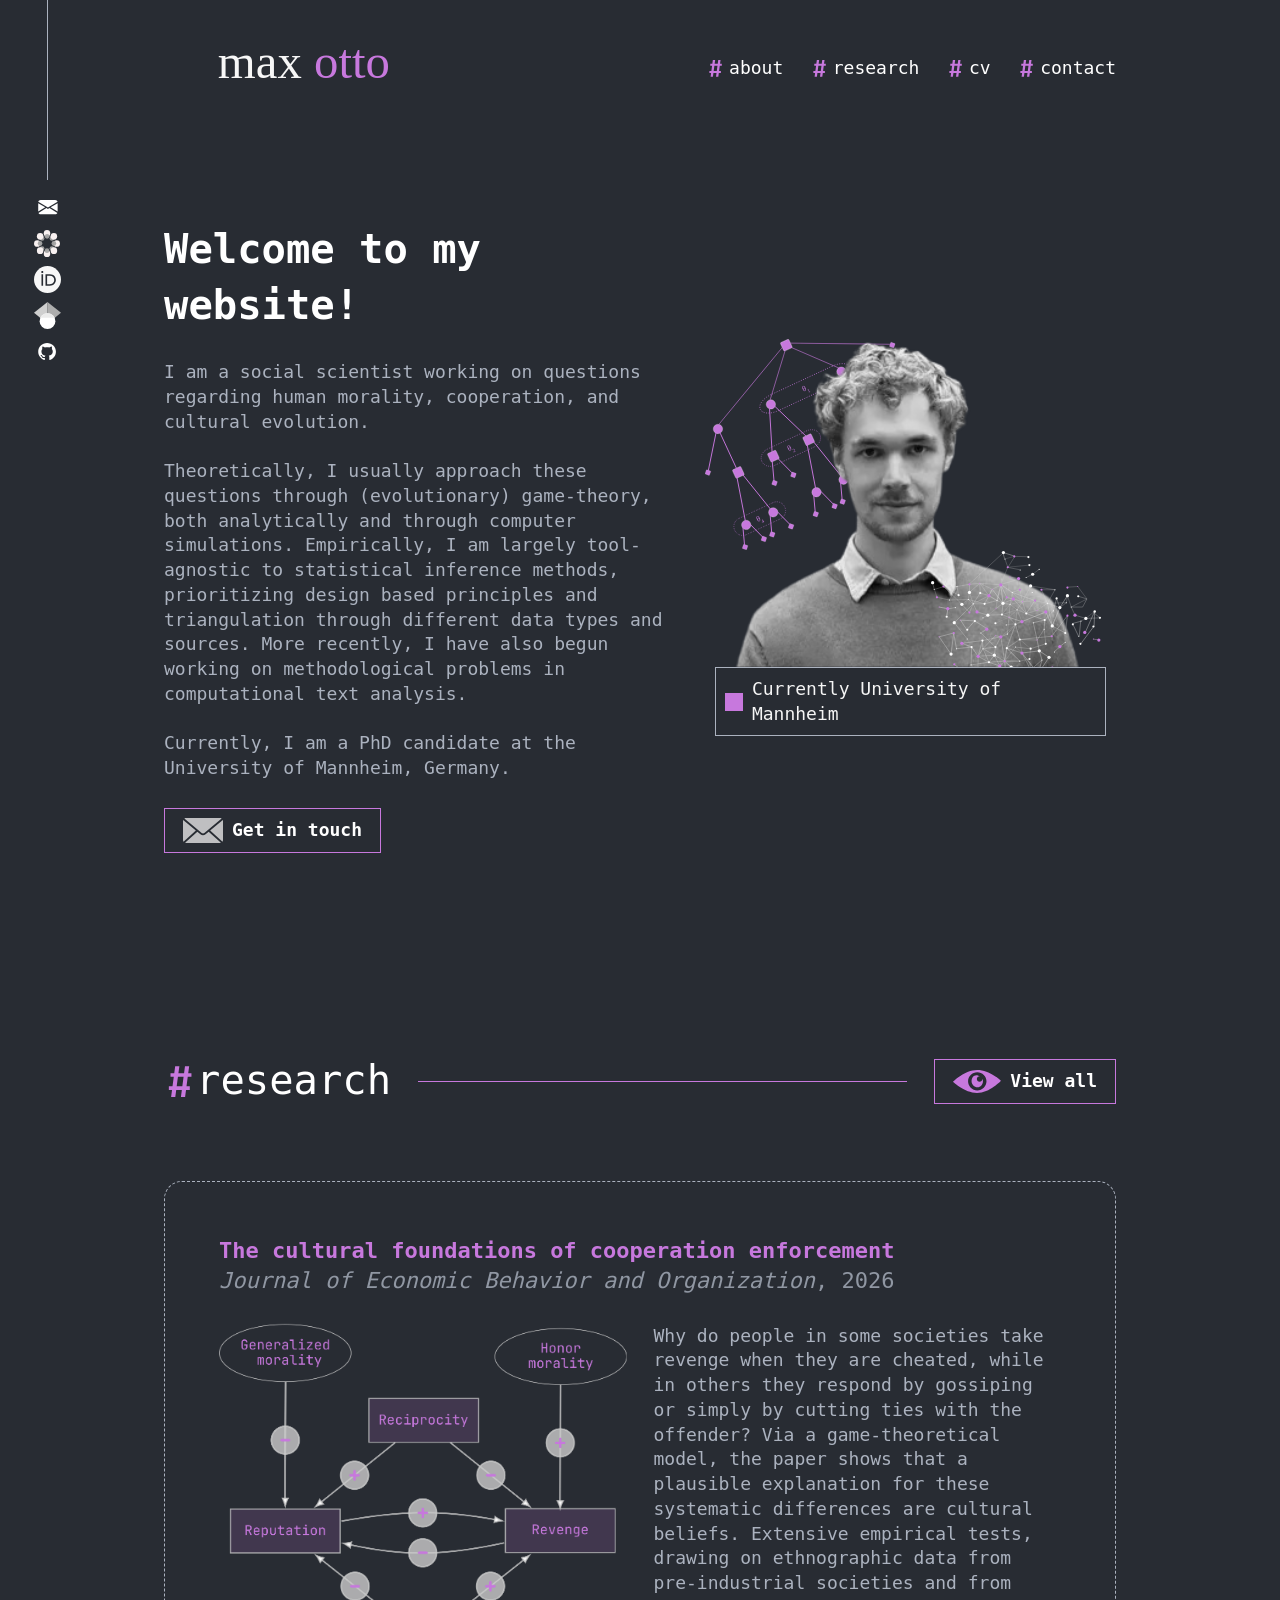
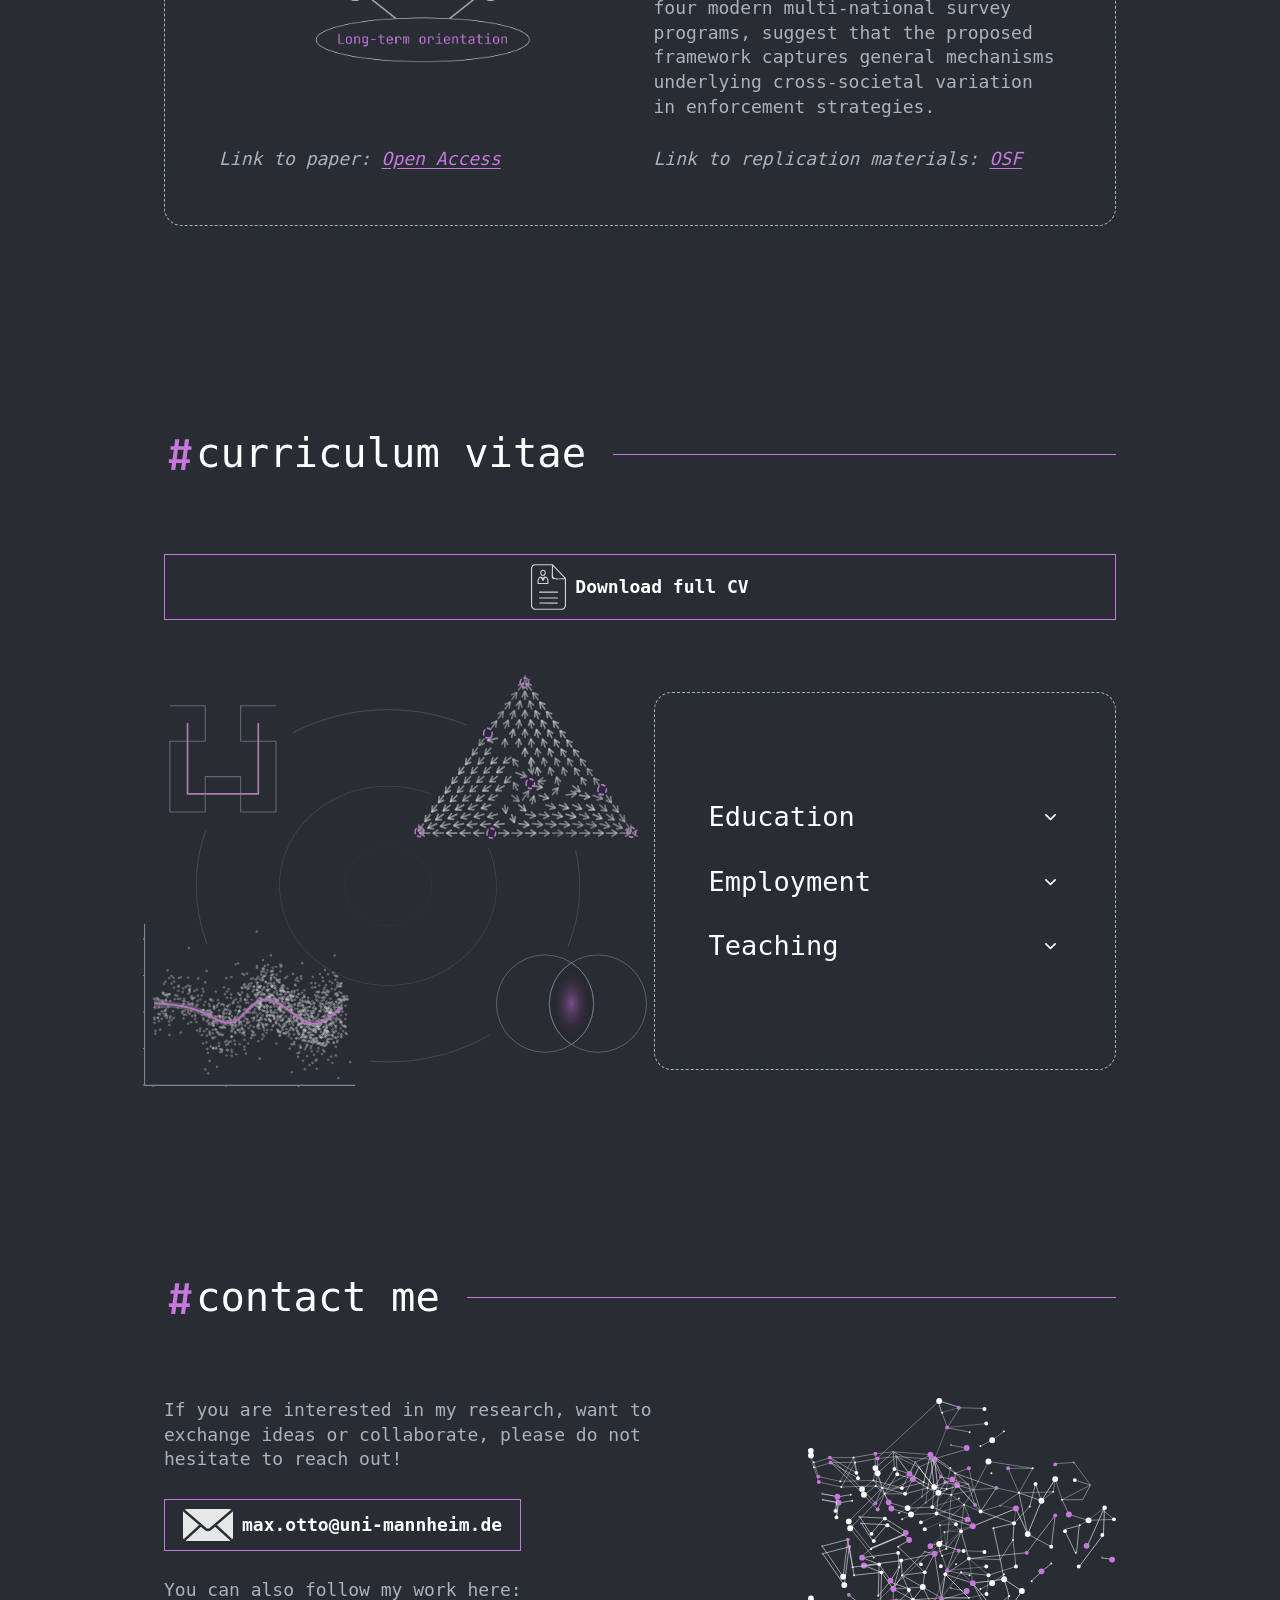
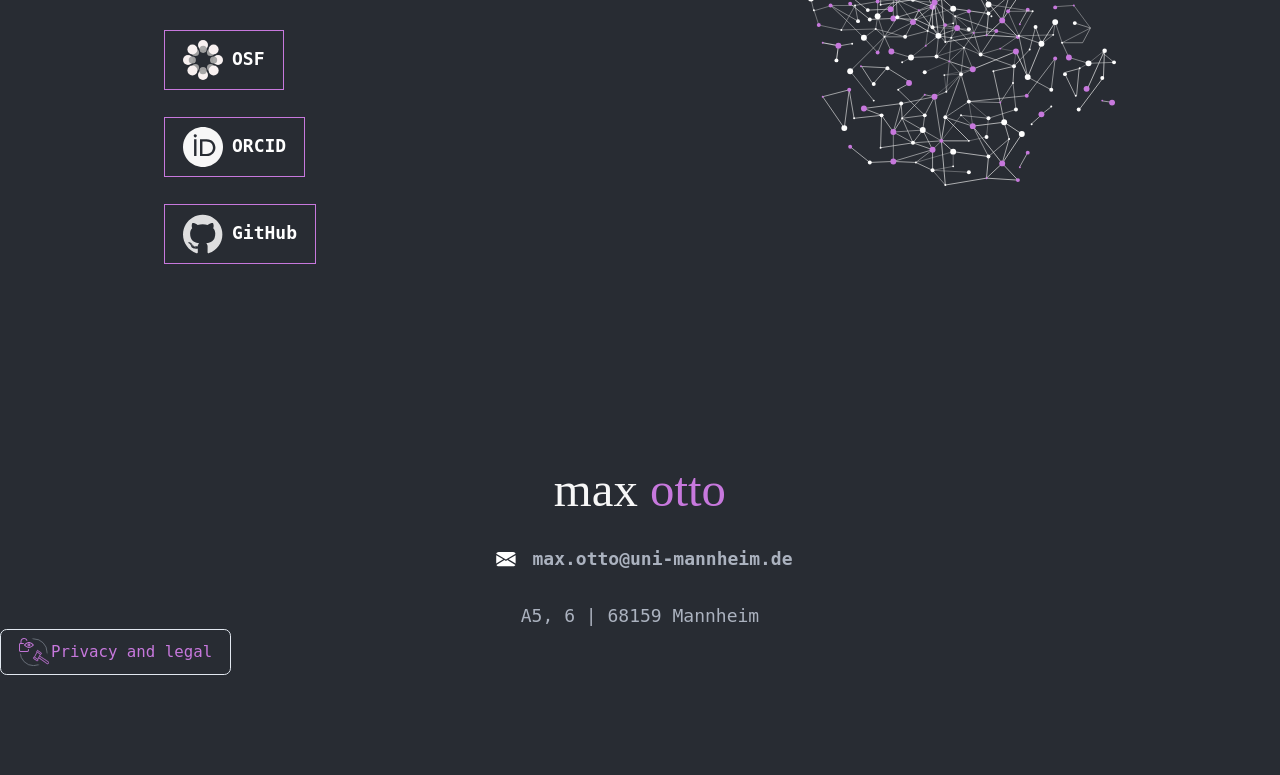
==== commit cf70bbc4: "Corrected figure font" ====
--- a/index.html
+++ b/index.html
@@ -113,7 +113,7 @@
             <h3 class="paper-title">The cultural foundations of cooperation enforcement</h3>
             <p class="paper-meta"><em>Journal of Economic Behavior and Organization</em>, 2026</p>
           </header>
-          <img class="paper-image" src="images/research/jebo-2026-dag.svg" alt="Diagram of the model: generalized and honor morality, reciprocity, reputation, revenge and long-term orientation" data-animate="slide-down">
+          <img class="paper-image" src="images/research/jebo-2026-dag.png" alt="Diagram of the model: generalized and honor morality, reciprocity, reputation, revenge and long-term orientation" data-animate="slide-down">
           <p class="paper-abstract">Why do people in some societies take revenge when they are cheated, while in others they respond by gossiping or simply by cutting ties with the offender? Via a game-theoretical model, the paper shows that a plausible explanation for these systematic differences are cultural beliefs. Extensive empirical tests, drawing on ethnographic data from pre-industrial societies and from four modern multi-national survey programs, suggest that the proposed framework captures general mechanisms underlying cross-societal variation in enforcement strategies.</p>
           <p class="paper-link">Link to paper: <a class="text-link" href="https://doi.org/10.1016/j.jebo.2026.107494">Open Access</a></p>
           <p class="paper-link">Link to replication materials: <a class="text-link" href="https://osf.io/4d53r/overview">OSF</a></p>
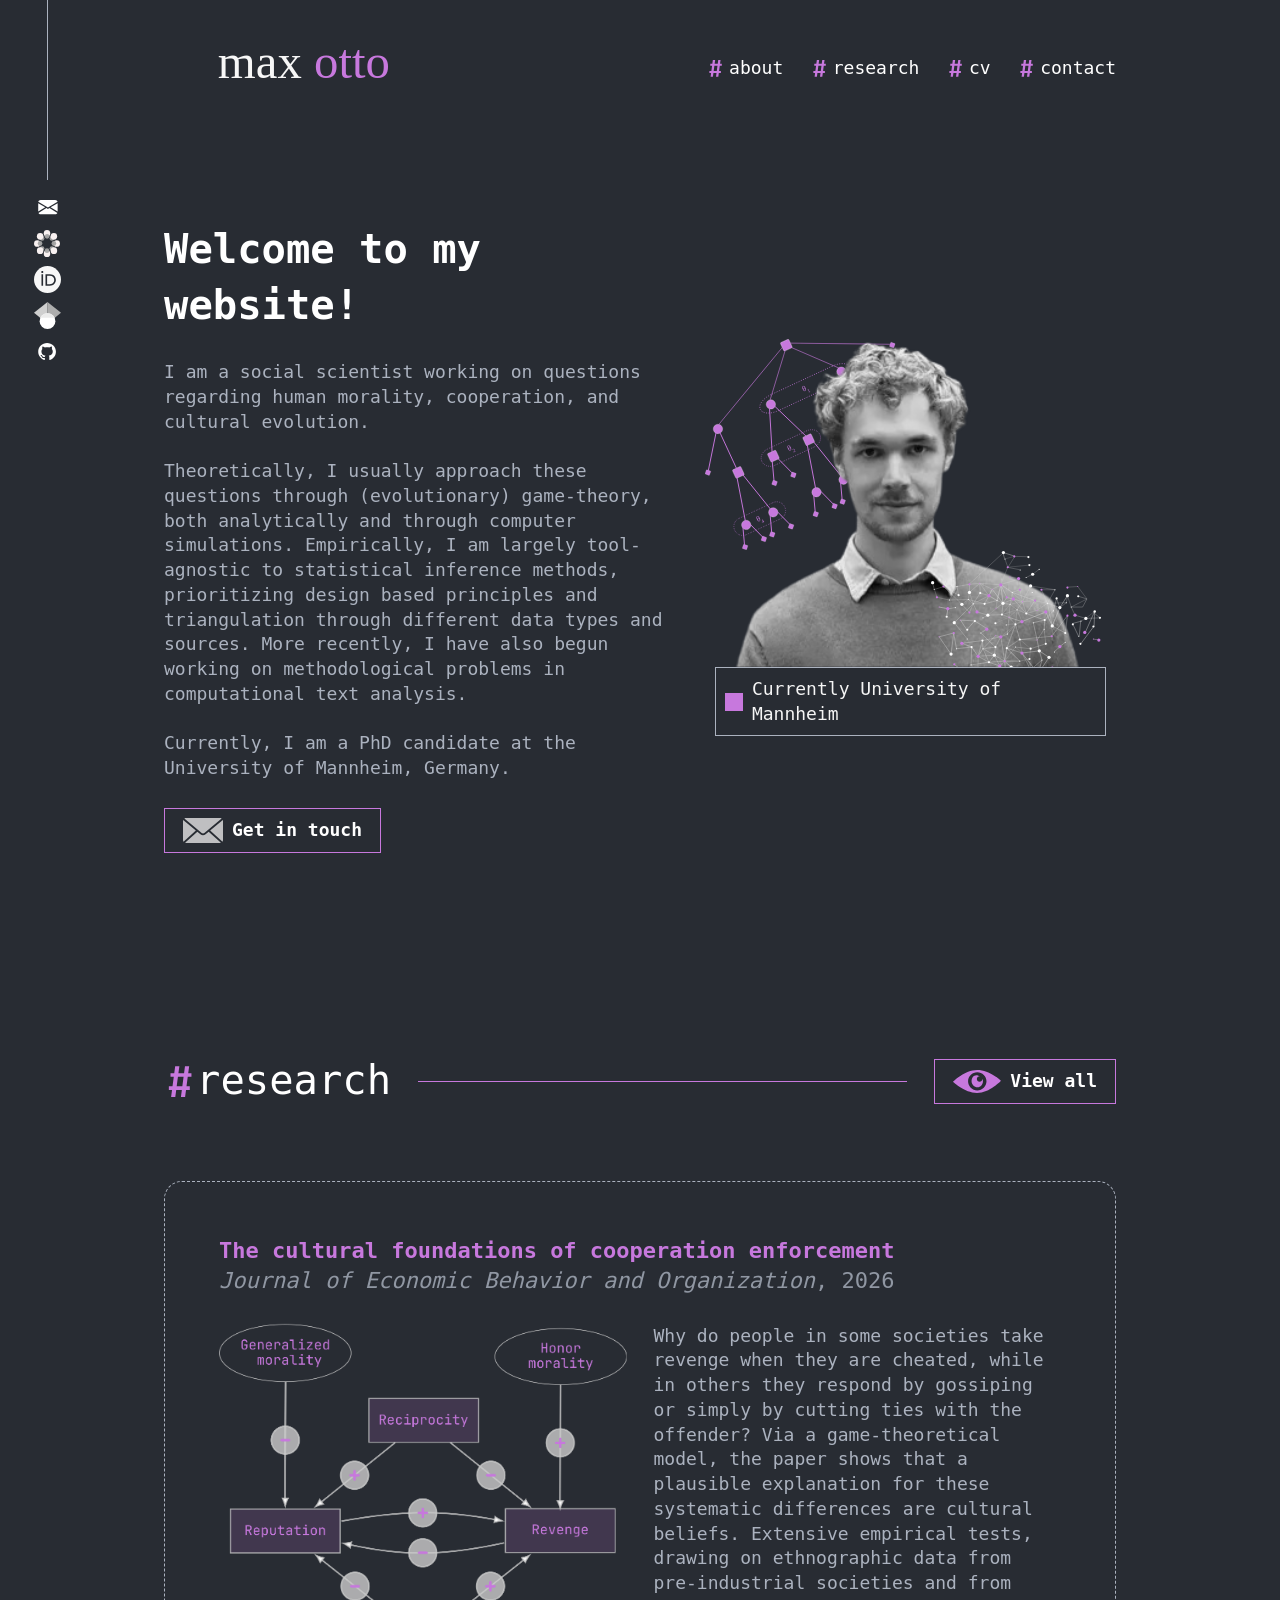
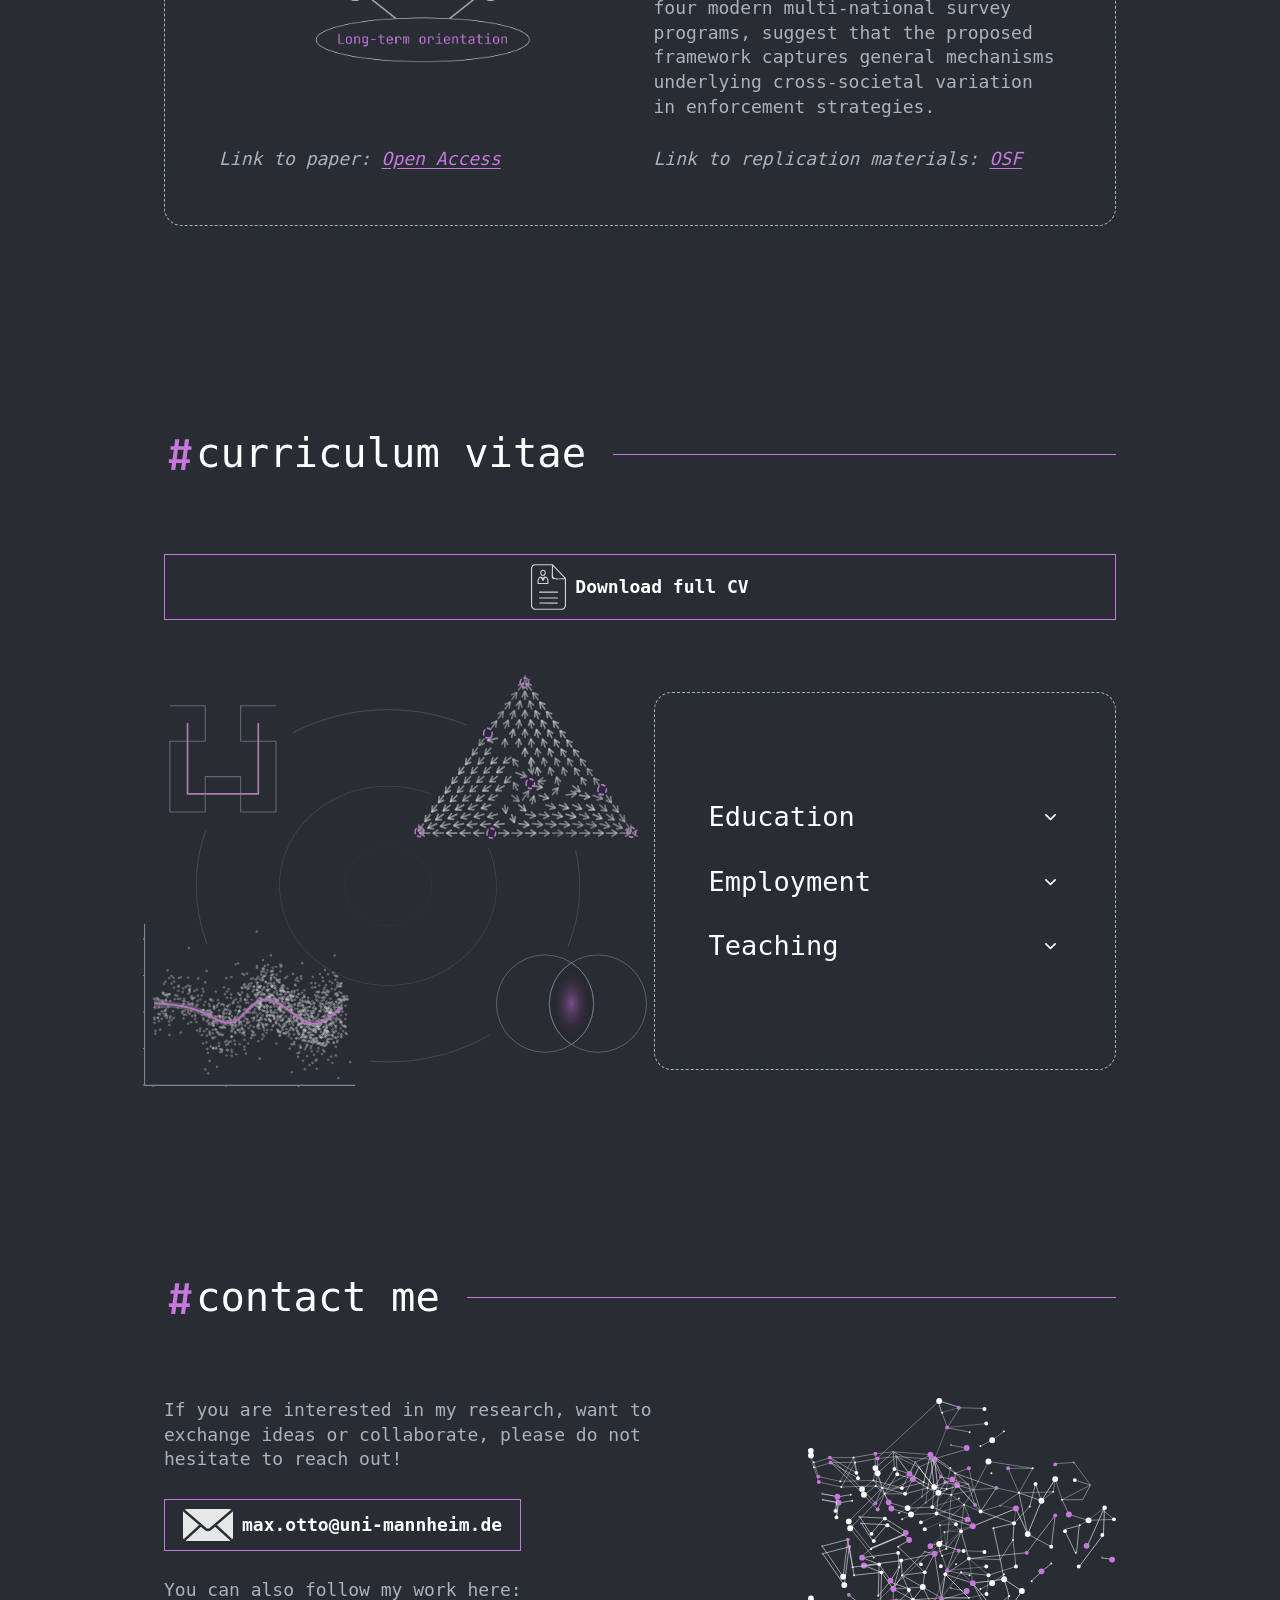
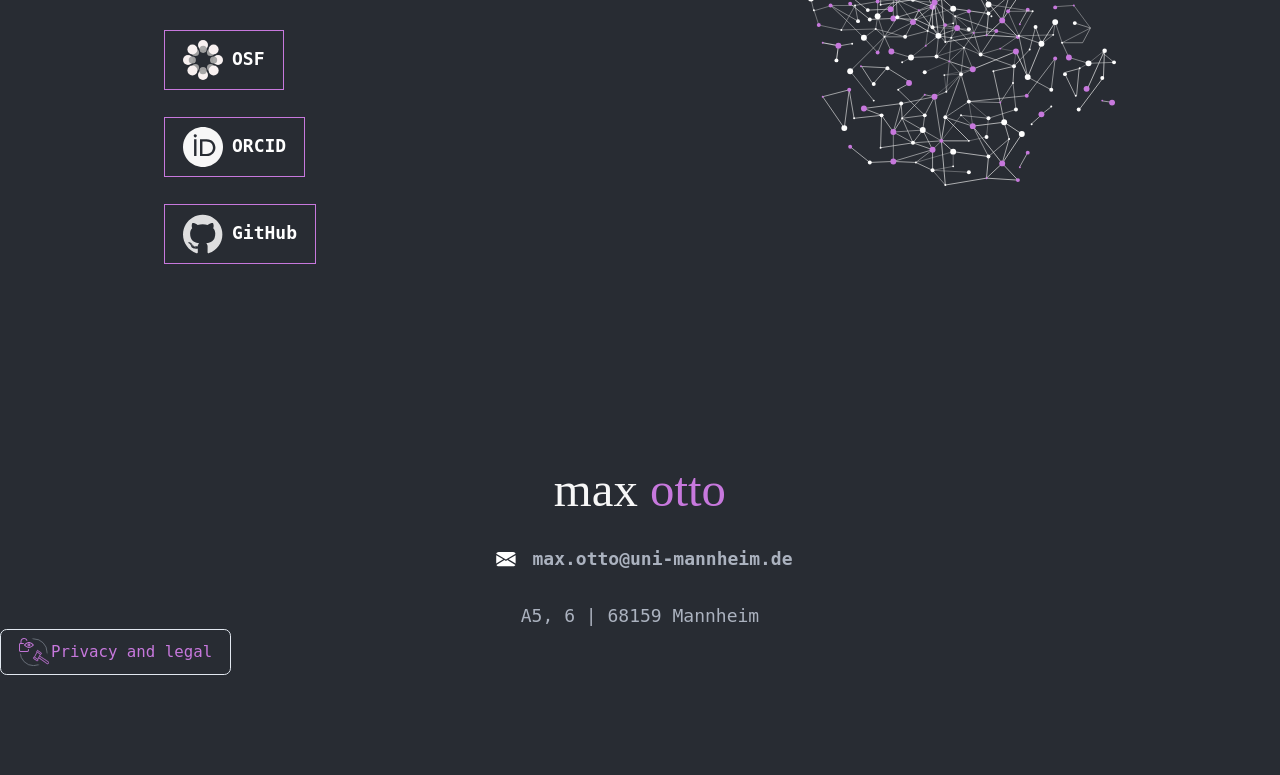
==== commit aa92be36: "Open profile links in a new tab" ====
--- a/index.html
+++ b/index.html
@@ -48,10 +48,10 @@
   <!-- SIDE BAR: social icons on the left (only on wide screens) -->
   <aside class="side-bar" aria-label="Profiles">
     <a href="mailto:max.otto@uni-mannheim.de" title="Email"><img src="images/icons/mail-small.svg" alt="Email" data-animate="slide-down"></a>
-    <a href="https://osf.io/user/7pf5k" title="OSF"><img src="images/icons/osf.svg" alt="OSF" data-animate="slide-down"></a>
-    <a href="https://orcid.org/0009-0001-8440-5640" title="ORCID"><img src="images/icons/orcid.svg" alt="ORCID" data-animate="slide-down"></a>
-    <a href="https://scholar.google.de/citations?user=1wVsFIYAAAAJ&amp;hl=en" title="Google Scholar"><img src="images/icons/google-scholar.svg" alt="Google Scholar" data-animate="slide-down"></a>
-    <a href="https://github.com/maxotto-socsci" title="GitHub"><img src="images/icons/github-small.svg" alt="GitHub" data-animate="slide-down"></a>
+    <a href="https://osf.io/user/7pf5k" title="OSF" target="_blank" rel="noopener"><img src="images/icons/osf.svg" alt="OSF" data-animate="slide-down"></a>
+    <a href="https://orcid.org/0009-0001-8440-5640" title="ORCID" target="_blank" rel="noopener"><img src="images/icons/orcid.svg" alt="ORCID" data-animate="slide-down"></a>
+    <a href="https://scholar.google.de/citations?user=1wVsFIYAAAAJ&amp;hl=en" title="Google Scholar" target="_blank" rel="noopener"><img src="images/icons/google-scholar.svg" alt="Google Scholar" data-animate="slide-down"></a>
+    <a href="https://github.com/maxotto-socsci" title="GitHub" target="_blank" rel="noopener"><img src="images/icons/github-small.svg" alt="GitHub" data-animate="slide-down"></a>
   </aside>
 
 
